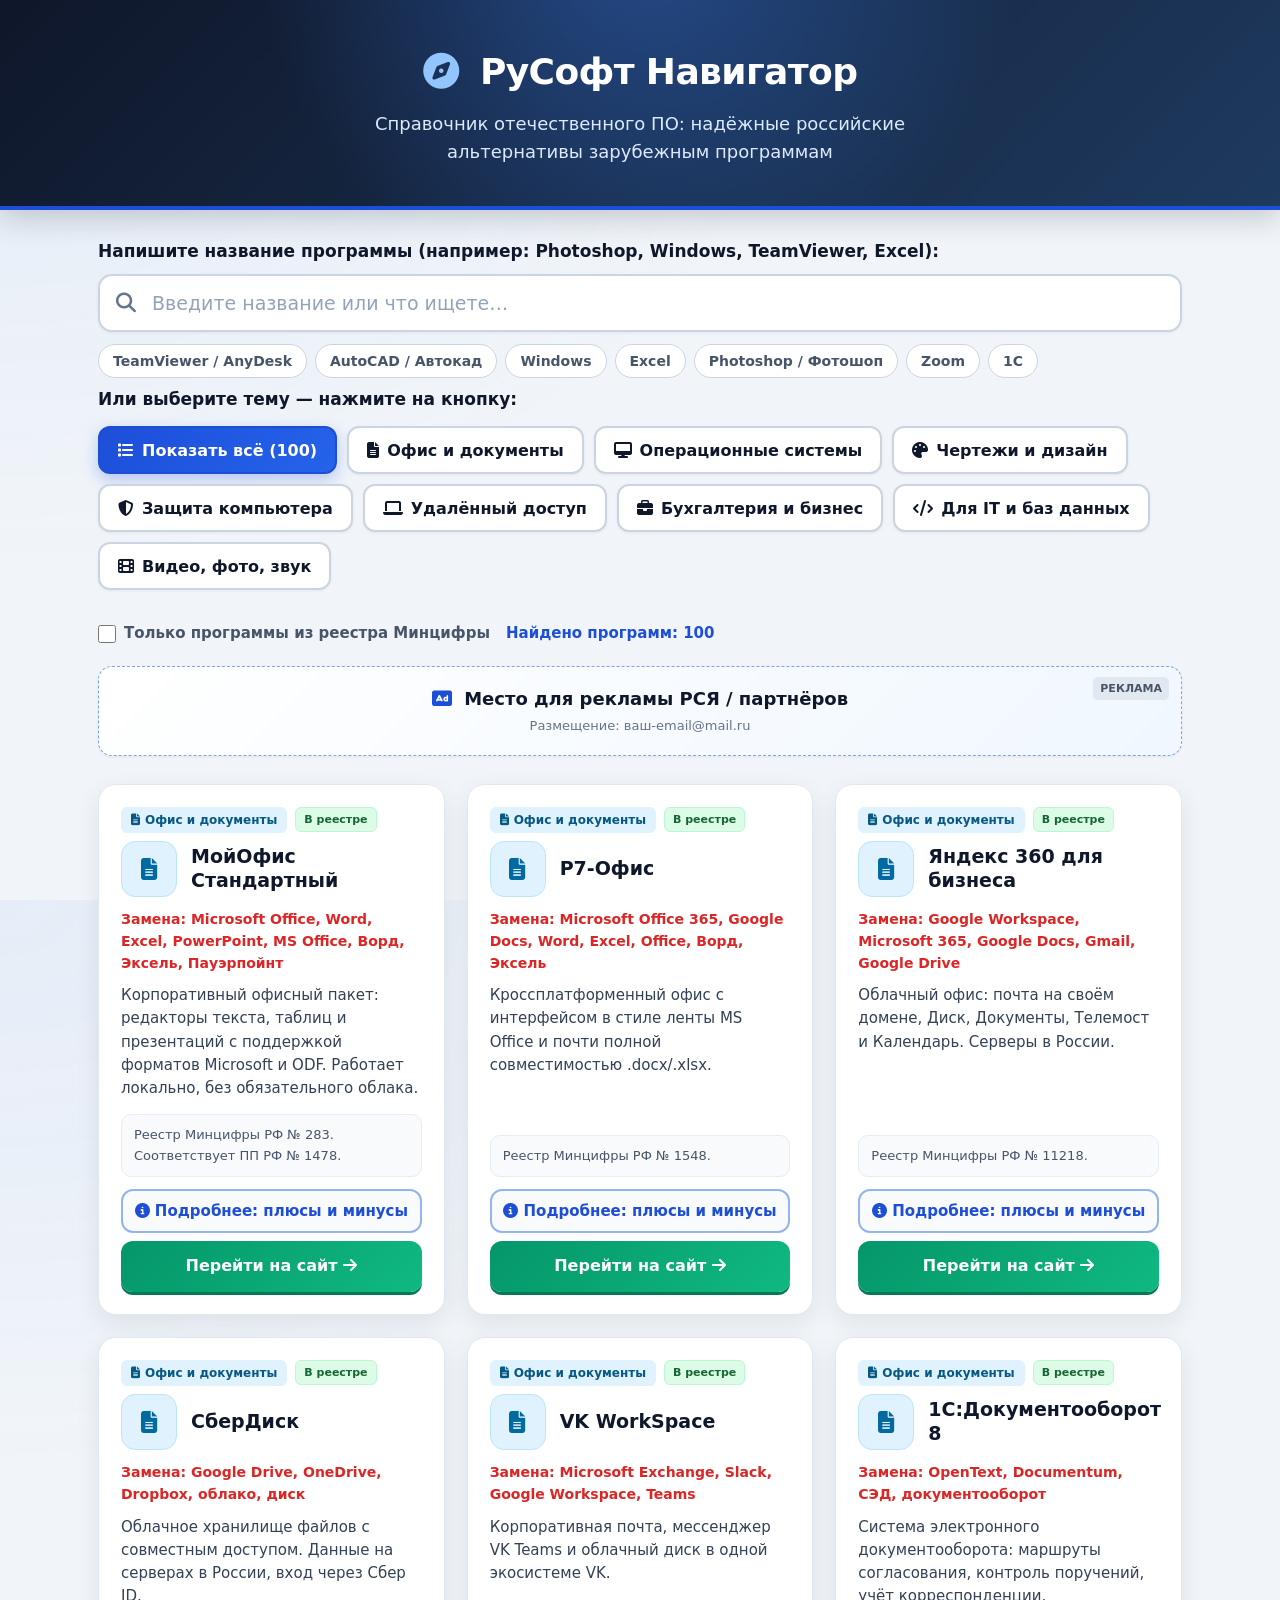
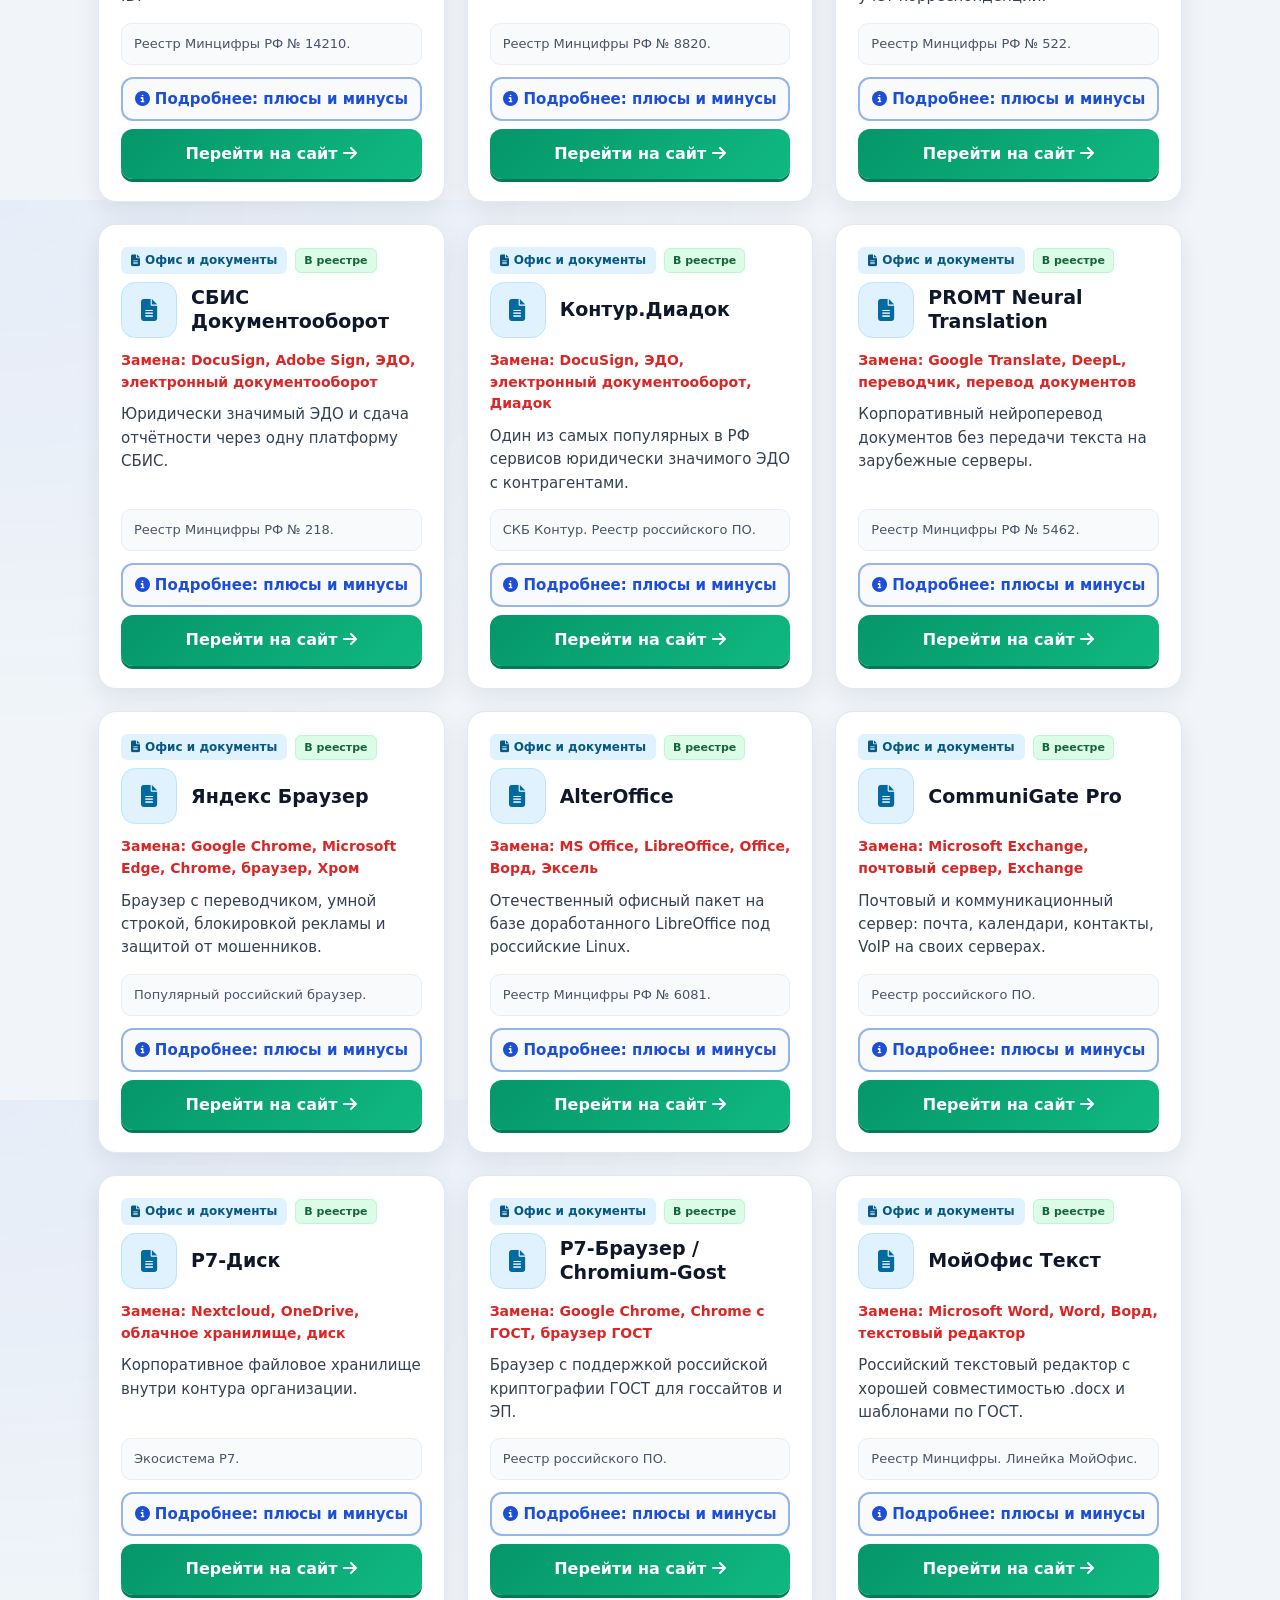
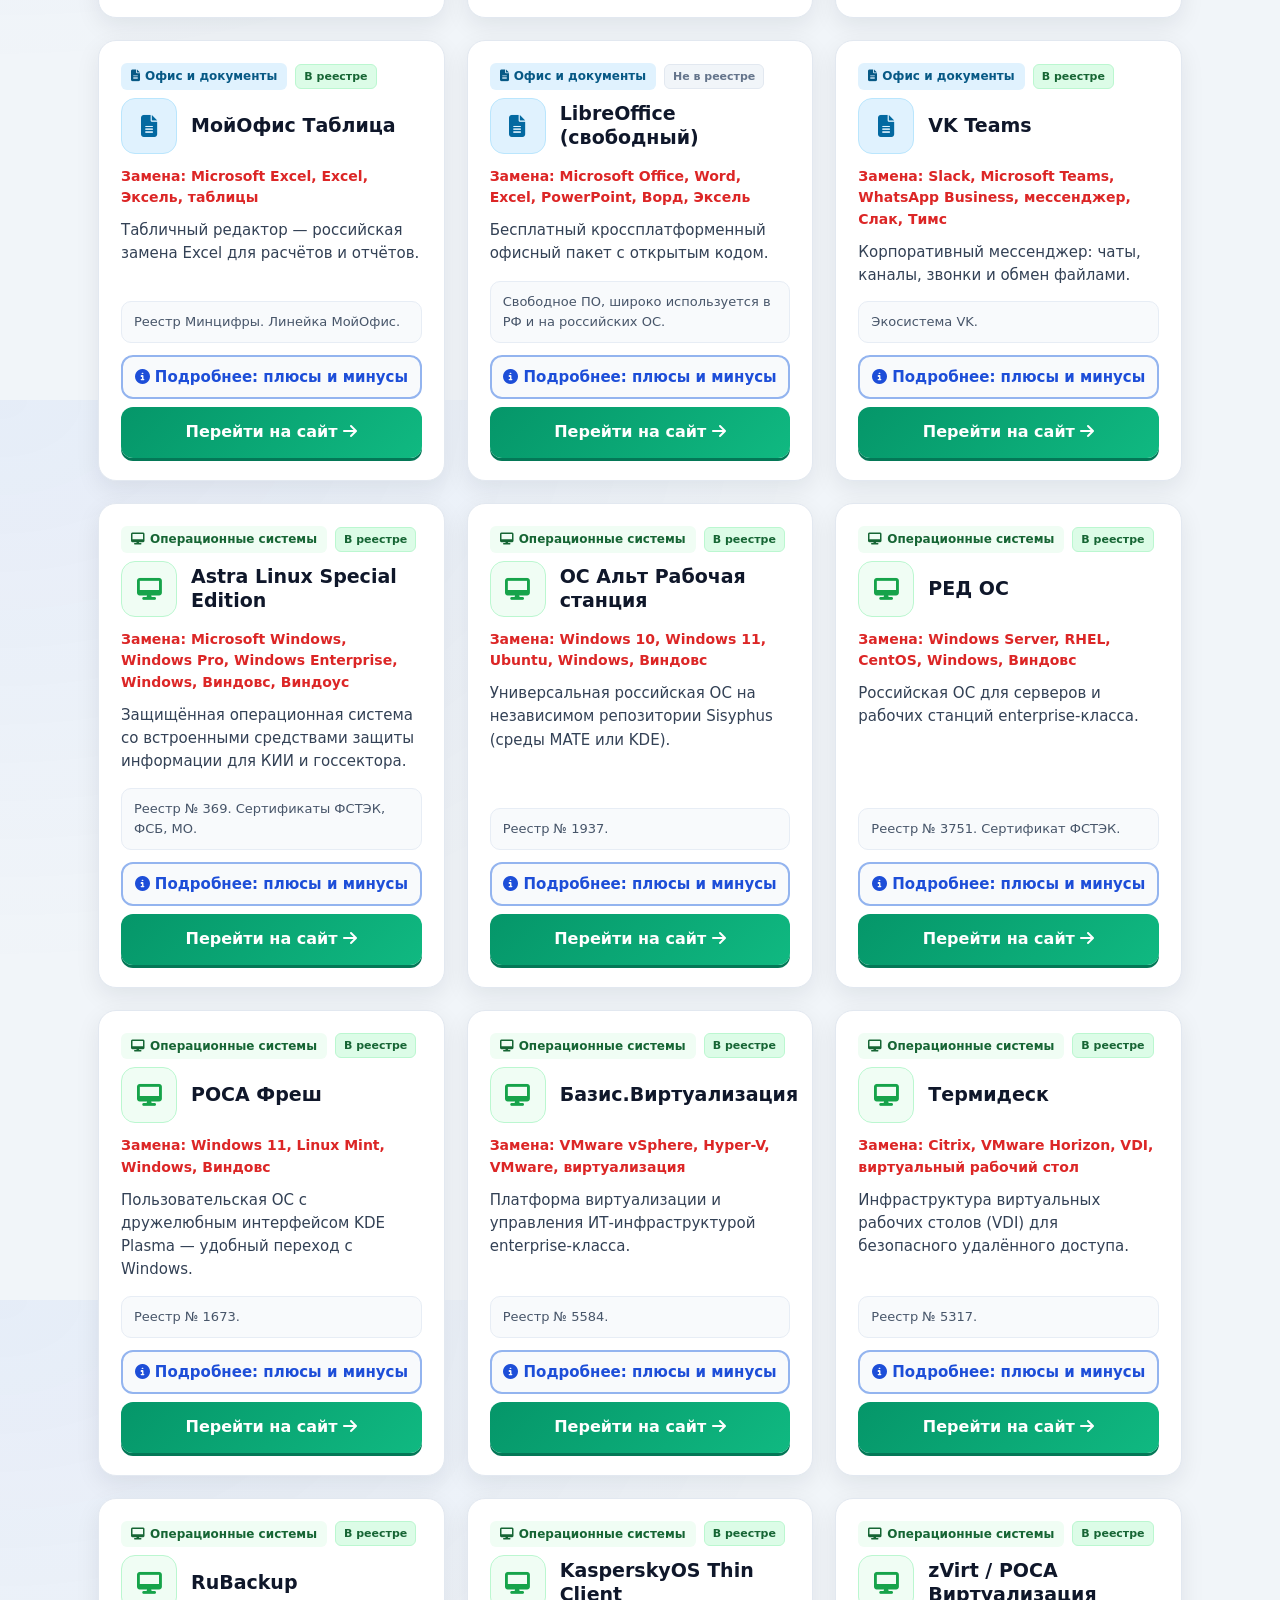
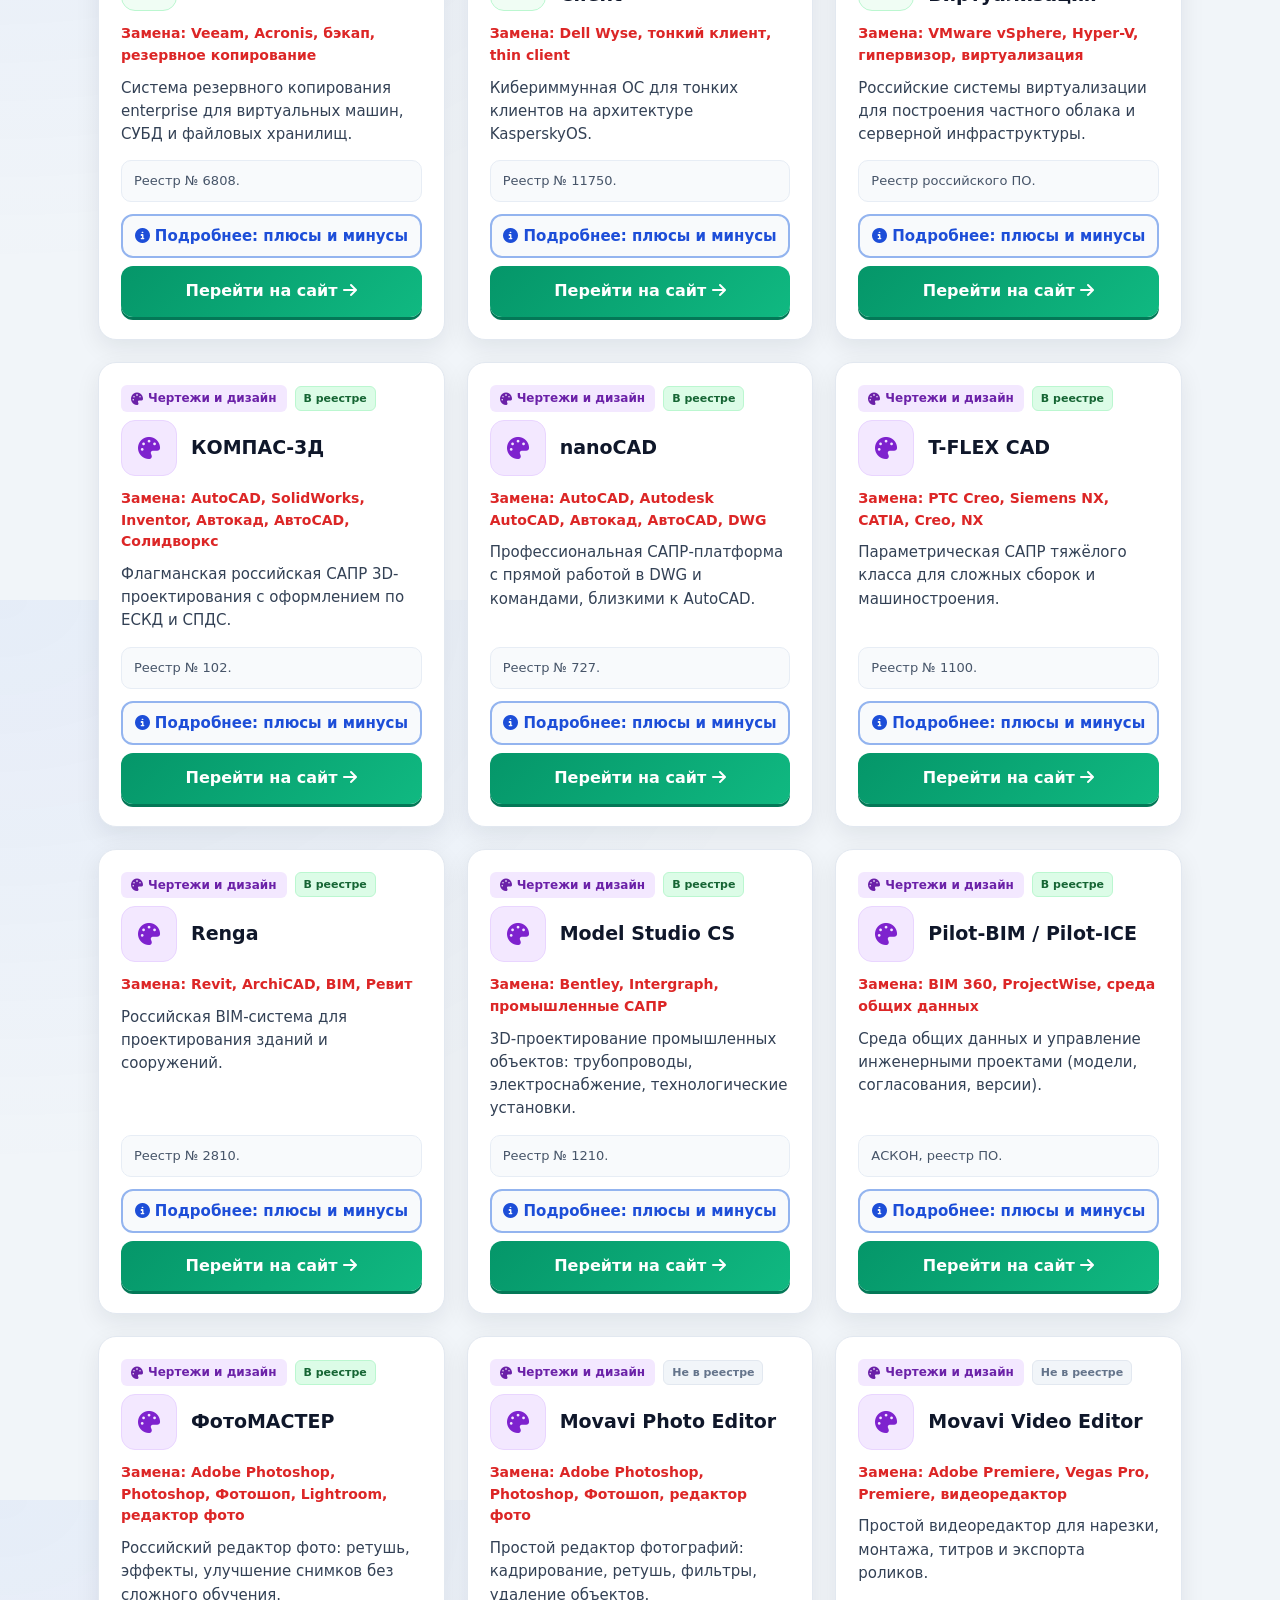
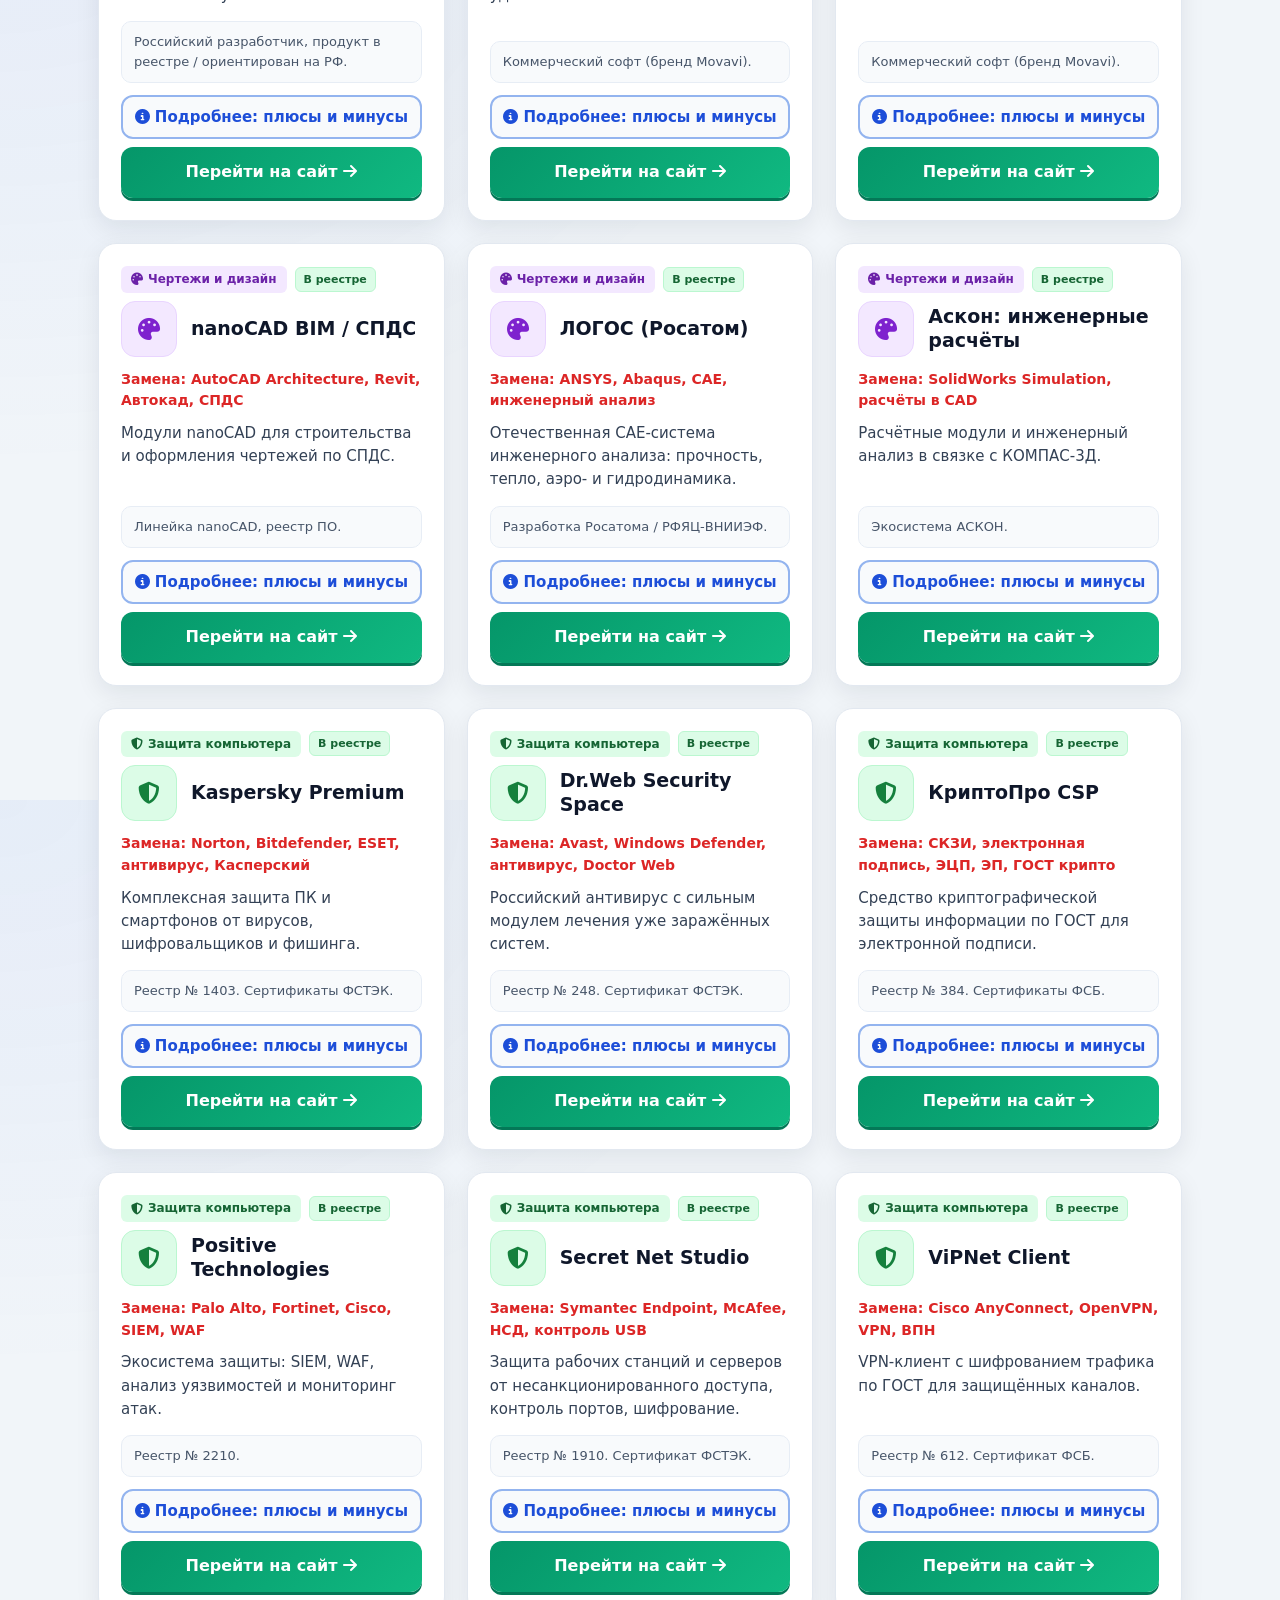
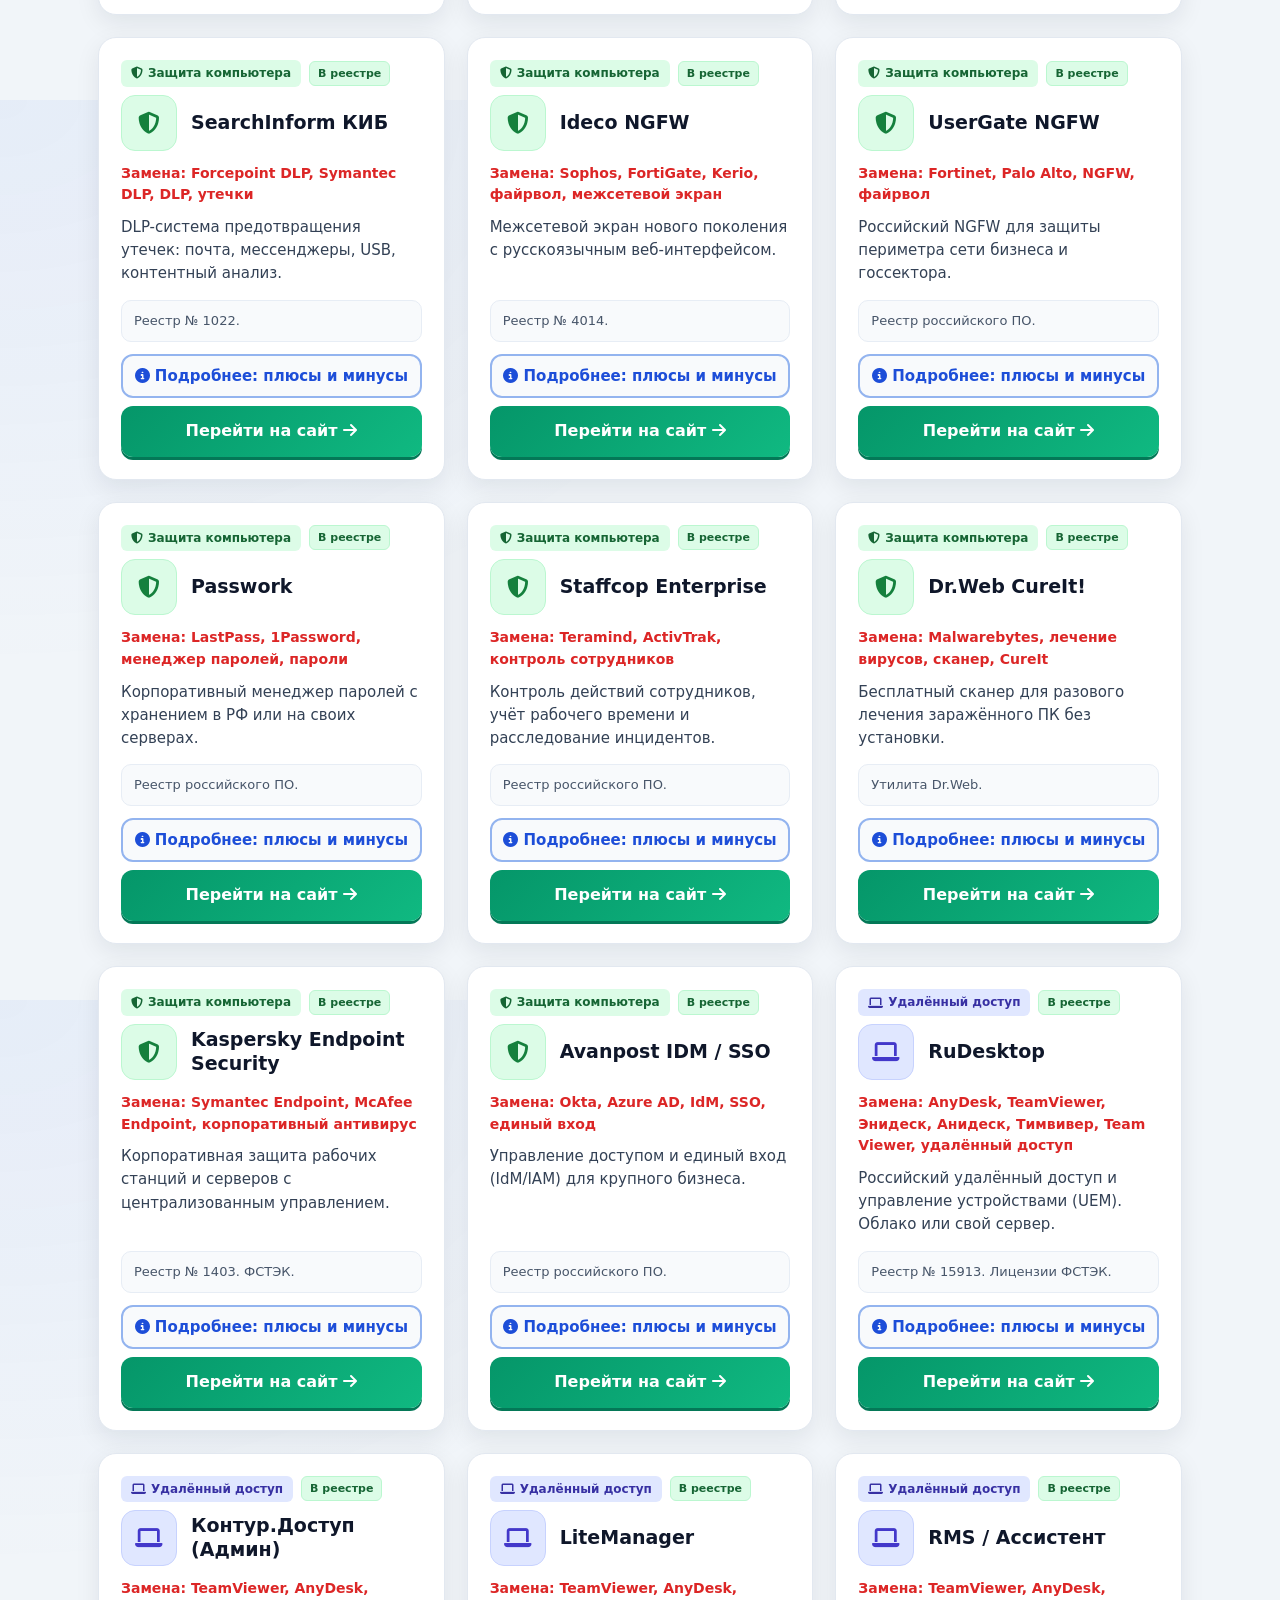
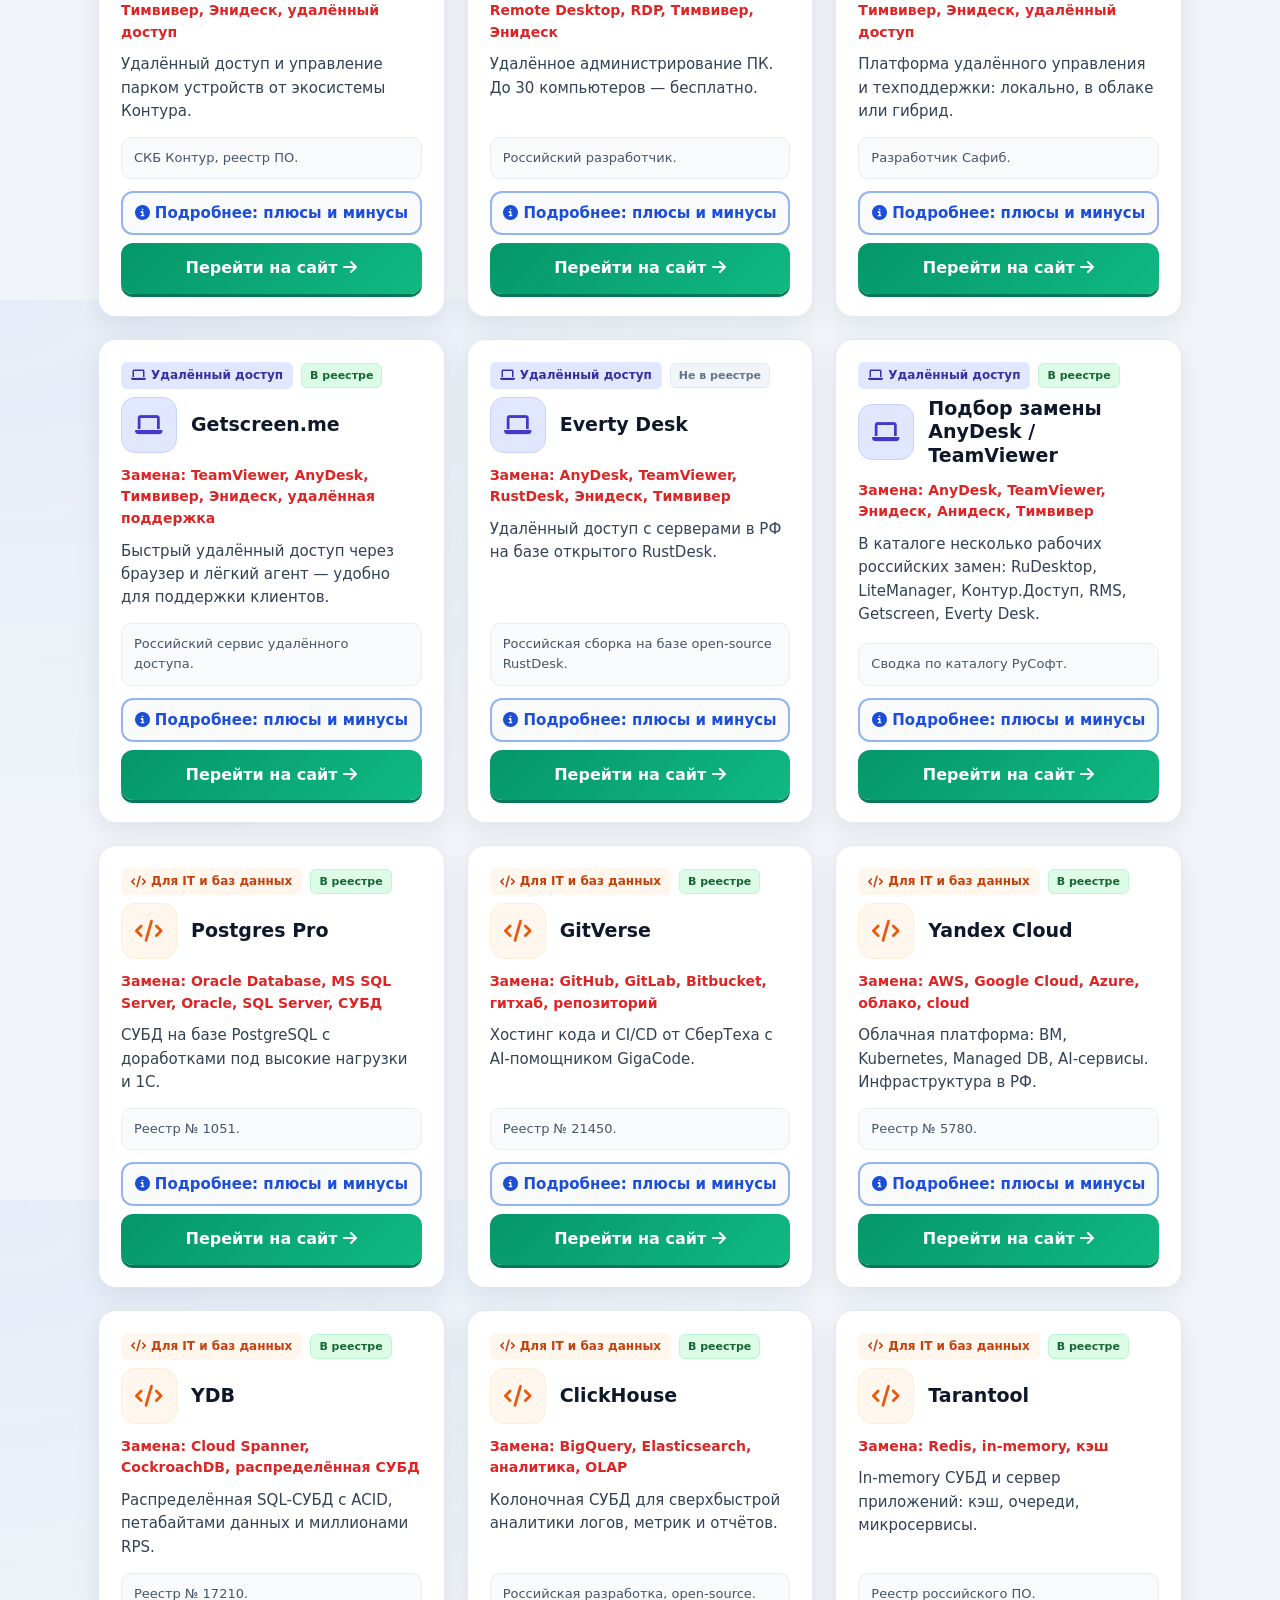
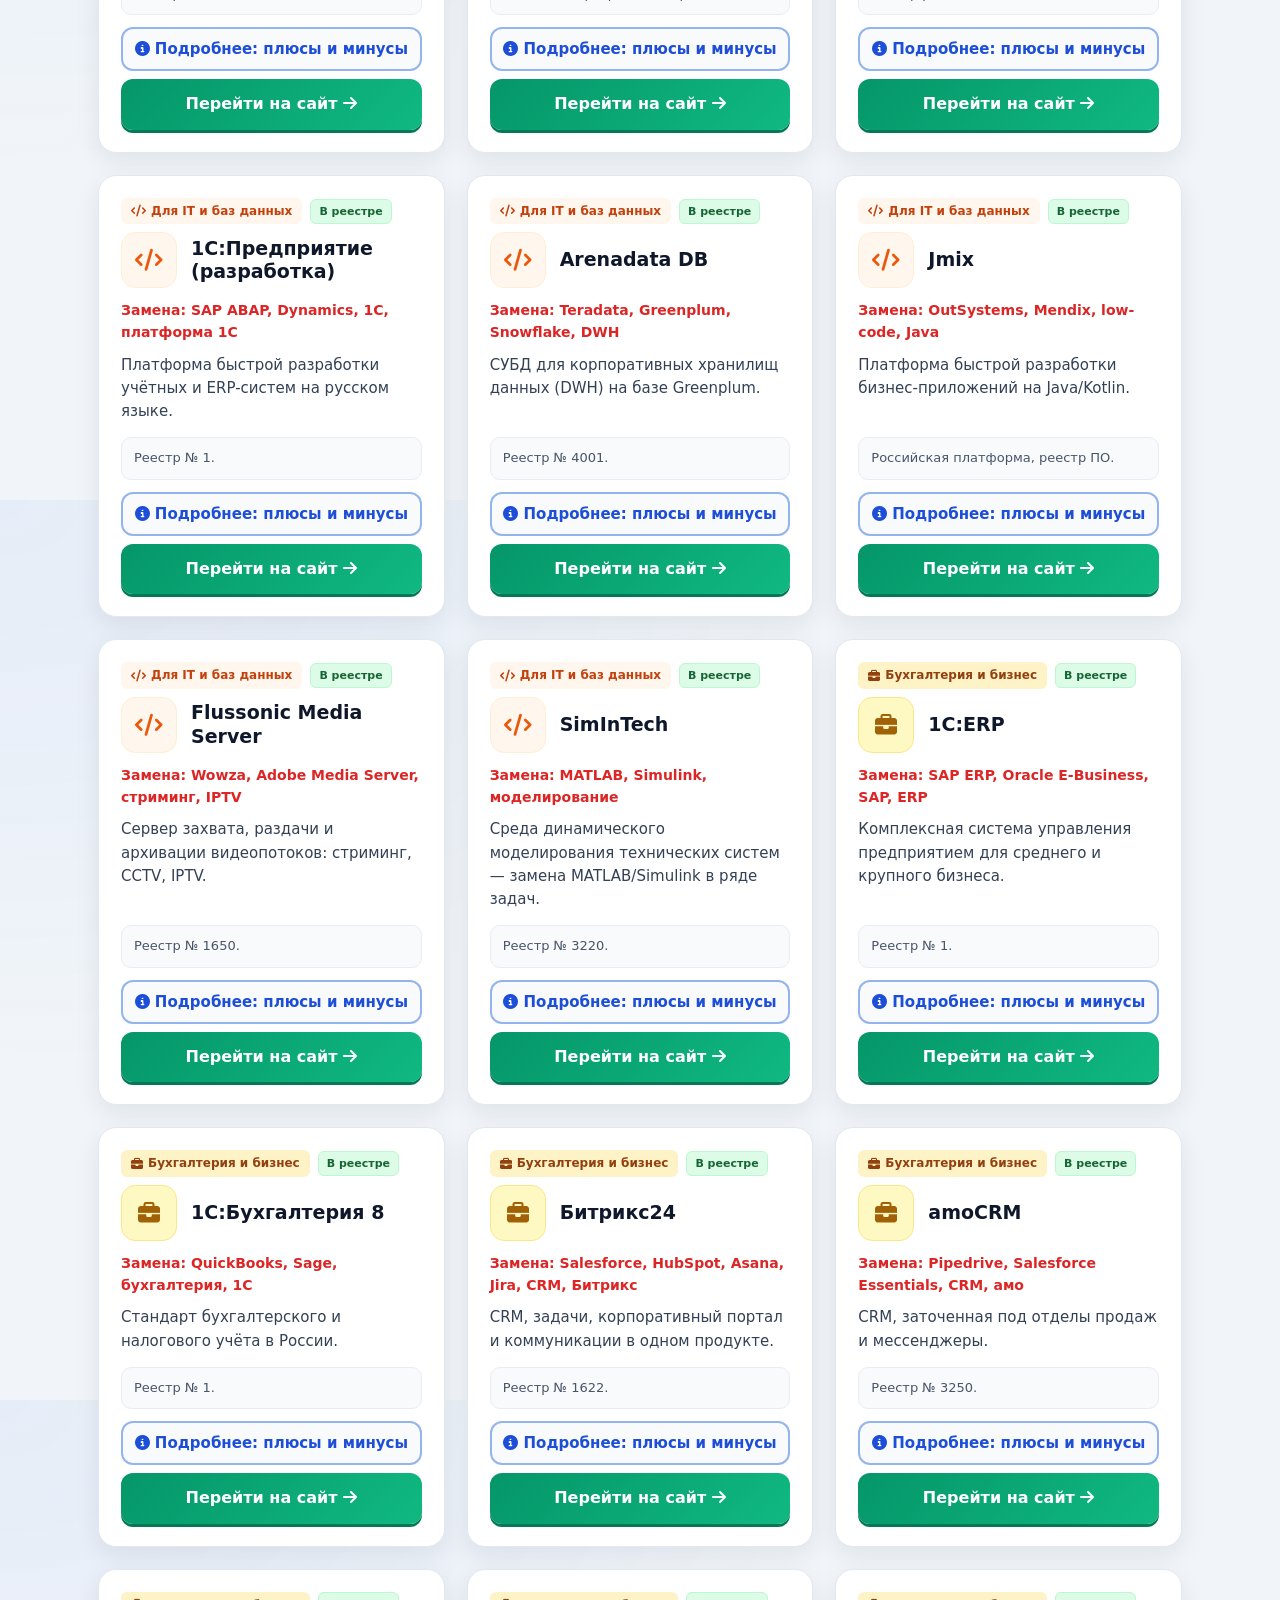
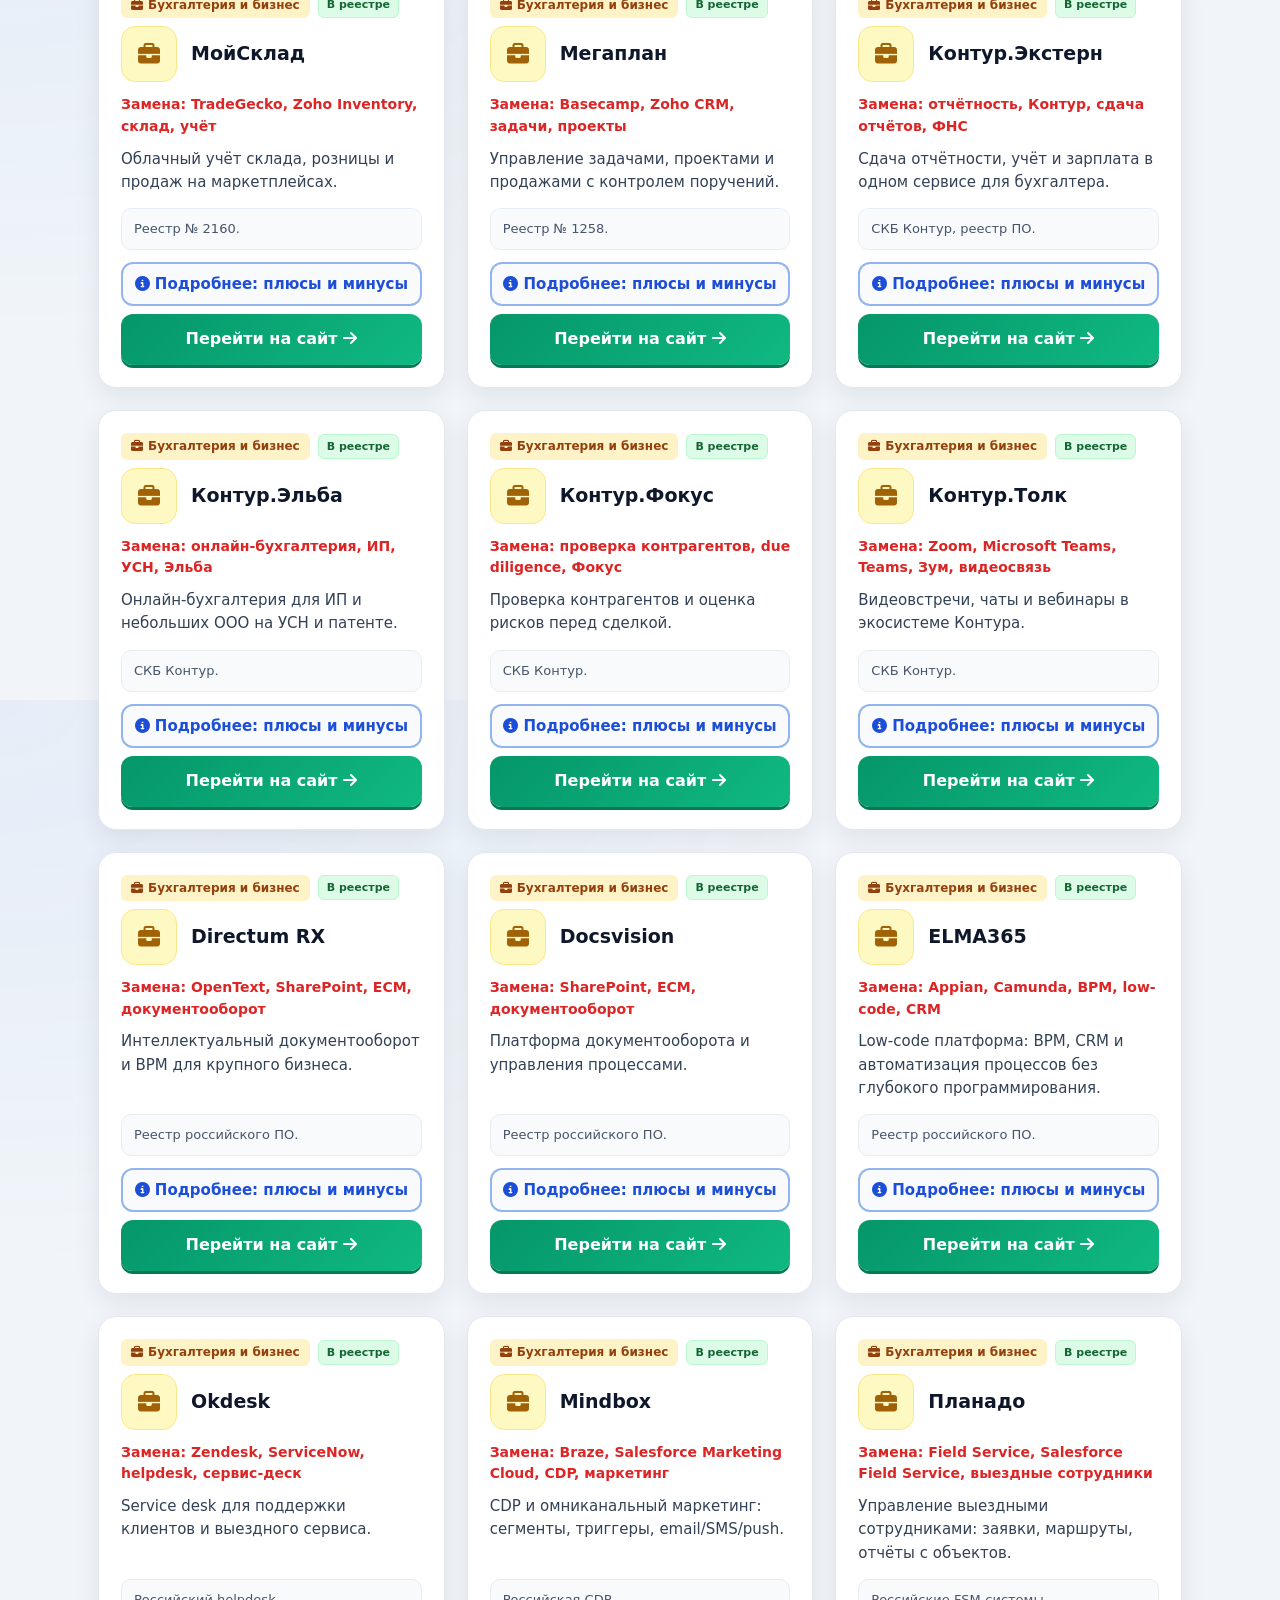
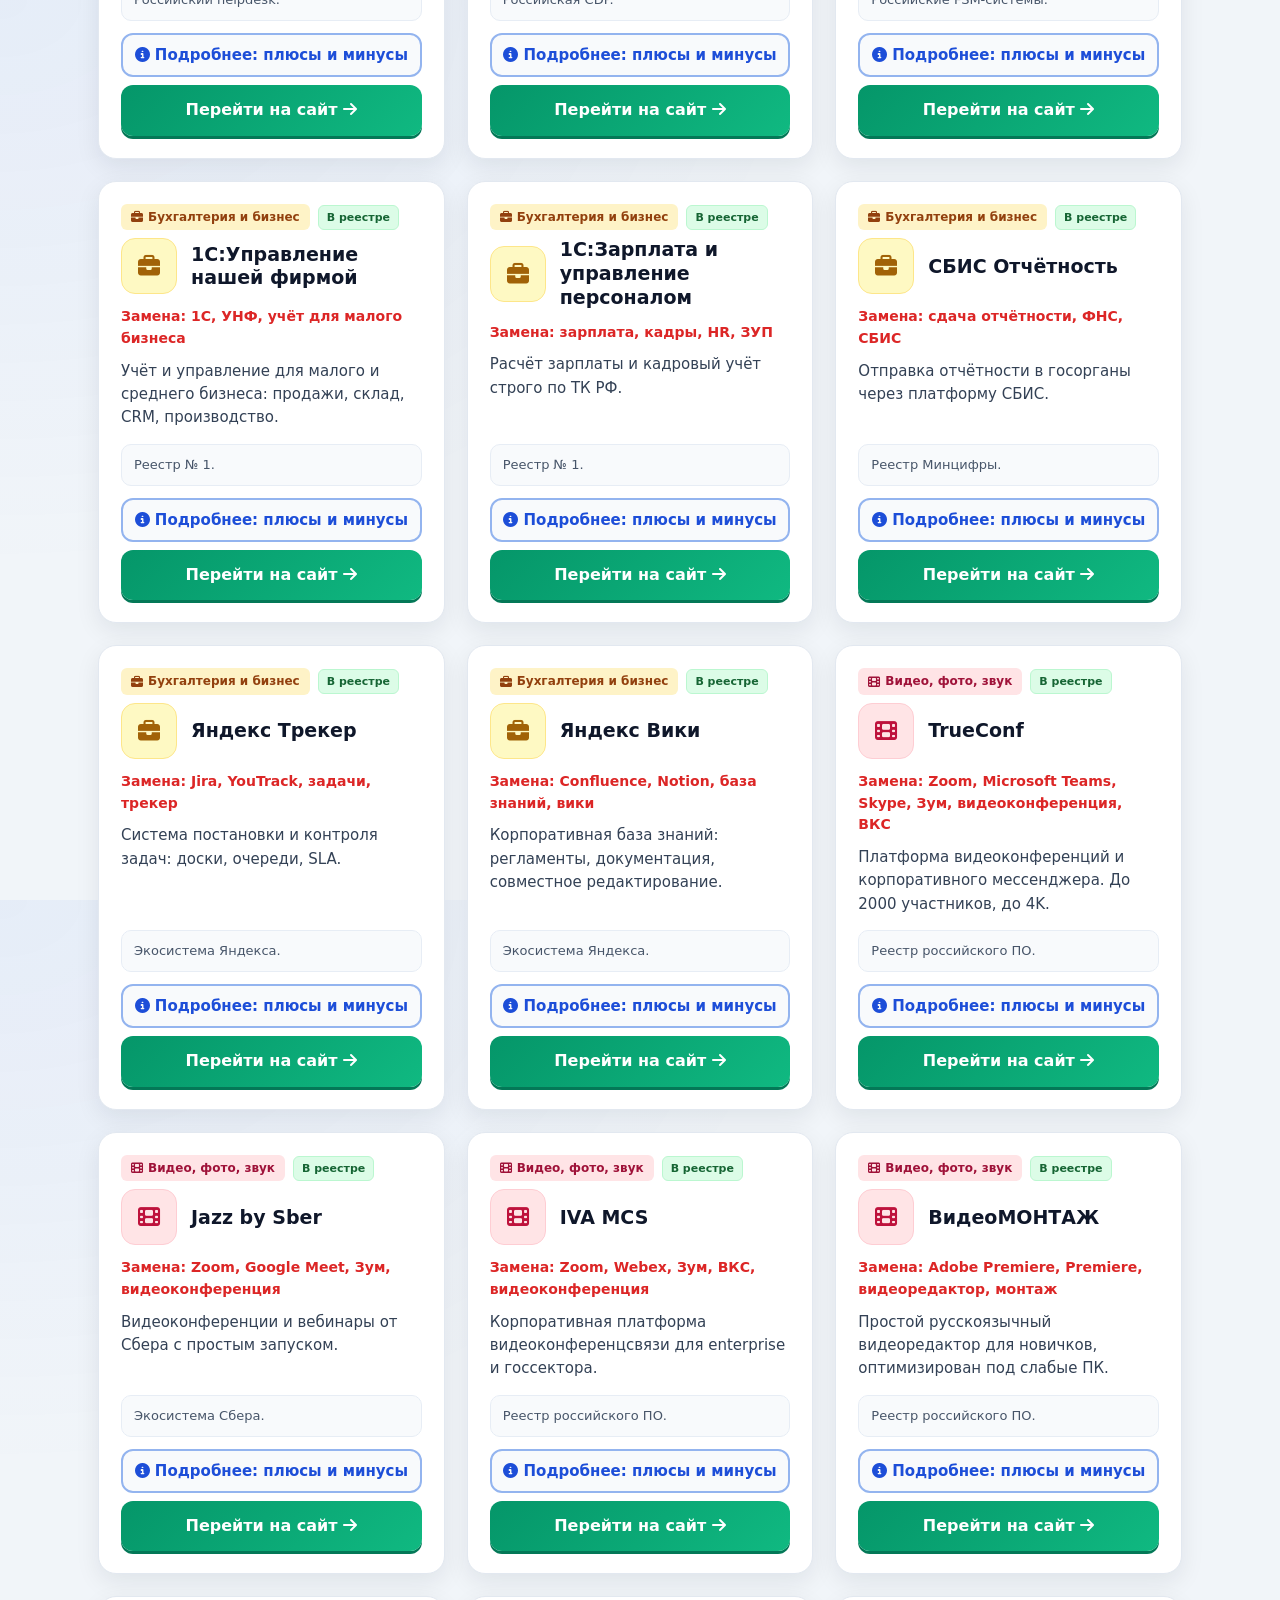
==== index.html @ 77b909d3 "Add files via upload" ====
<!DOCTYPE html>
<html lang="ru">
<head>
    <meta charset="UTF-8">
    <meta name="viewport" content="width=device-width, initial-scale=1.0">
    <title>РуСофт Навигатор — российские аналоги зарубежного ПО</title>
    <meta name="description" content="Каталог российского ПО: аналоги Windows, Office, AutoCAD, TeamViewer, Photoshop, 1С, антивирусы и CRM. Программы из реестра Минцифры для бизнеса и госсектора.">
    <meta name="keywords" content="российское ПО, импортозамещение, аналоги TeamViewer, аналоги AutoCAD, реестр Минцифры, МойОфис, Astra Linux, 1С, Контур, RuDesktop">
    <meta name="robots" content="index, follow">
    <link rel="canonical" href="https://rusoft-help.ru/">

    <meta property="og:type" content="website">
    <meta property="og:locale" content="ru_RU">
    <meta property="og:url" content="https://rusoft-help.ru/">
    <meta property="og:title" content="РуСофт Навигатор — российские аналоги зарубежного ПО">
    <meta property="og:description" content="Найдите надёжную российскую замену Windows, Office, AutoCAD, TeamViewer и другого ПО. Справочник с реестром Минцифры.">
    <meta property="og:site_name" content="РуСофт Навигатор">

    <link rel="icon" href="data:image/svg+xml,%3Csvg xmlns='http://www.w3.org/2000/svg' viewBox='0 0 64 64'%3E%3Crect width='64' height='64' rx='14' fill='%231d4ed8'/%3E%3Cpath d='M32 12l7 18h19l-15 11 6 18-17-12-17 12 6-18-15-11h19z' fill='%23fff'/%3E%3C/svg%3E">

    <link rel="preconnect" href="https://cdnjs.cloudflare.com">
    <link rel="stylesheet" href="https://cdnjs.cloudflare.com/ajax/libs/font-awesome/6.4.2/css/all.min.css">
    <link rel="stylesheet" href="css/style.css">

    <script type="application/ld+json">
    {
      "@context": "https://schema.org",
      "@type": "WebSite",
      "name": "РуСофт Навигатор",
      "url": "https://rusoft-help.ru/",
      "description": "Каталог российского программного обеспечения — аналоги ушедших зарубежных программ",
      "inLanguage": "ru-RU",
      "potentialAction": {
        "@type": "SearchAction",
        "target": "https://rusoft-help.ru/?q={search_term_string}",
        "query-input": "required name=search_term_string"
      }
    }
    </script>
</head>
<body>
<div class="site-wrapper">
    <div class="main-content">
        <header>
            <h1><i class="fa-solid fa-compass" aria-hidden="true"></i> РуСофт Навигатор</h1>
            <p>Справочник отечественного ПО: надёжные российские альтернативы зарубежным программам</p>
        </header>

        <main class="container">
            <div class="search-container">
                <label for="search" class="search-label">Напишите название программы (например: Photoshop, Windows, TeamViewer, Excel):</label>
                <div class="search-wrapper">
                    <i class="fa-solid fa-magnifying-glass search-icon" aria-hidden="true"></i>
                    <input type="search" id="search" class="search-box" placeholder="Введите название или что ищете…" aria-label="Поиск аналогов программы" autocomplete="off">
                </div>
                <div class="chips" aria-label="Частые запросы">
                    <button type="button" class="chip" data-q="TeamViewer">TeamViewer / AnyDesk</button>
                    <button type="button" class="chip" data-q="AutoCAD">AutoCAD / Автокад</button>
                    <button type="button" class="chip" data-q="Windows">Windows</button>
                    <button type="button" class="chip" data-q="Excel">Excel</button>
                    <button type="button" class="chip" data-q="Photoshop">Photoshop / Фотошоп</button>
                    <button type="button" class="chip" data-q="Zoom">Zoom</button>
                    <button type="button" class="chip" data-q="1С">1С</button>
                </div>
            </div>

            <p class="search-label">Или выберите тему — нажмите на кнопку:</p>
            <div class="categories" role="group" aria-label="Категории программ">
                <button class="cat-btn active" id="btn-all" data-category="all"><i class="fa-solid fa-list" aria-hidden="true"></i> Показать всё</button>
                <button class="cat-btn" id="btn-office" data-category="office"><i class="fa-solid fa-file-lines" aria-hidden="true"></i> Офис и документы</button>
                <button class="cat-btn" id="btn-system" data-category="system"><i class="fa-solid fa-desktop" aria-hidden="true"></i> Операционные системы</button>
                <button class="cat-btn" id="btn-design" data-category="design"><i class="fa-solid fa-palette" aria-hidden="true"></i> Чертежи и дизайн</button>
                <button class="cat-btn" id="btn-security" data-category="security"><i class="fa-solid fa-shield-halved" aria-hidden="true"></i> Защита компьютера</button>
                <button class="cat-btn" id="btn-remote" data-category="remote"><i class="fa-solid fa-laptop" aria-hidden="true"></i> Удалённый доступ</button>
                <button class="cat-btn" id="btn-business" data-category="business"><i class="fa-solid fa-briefcase" aria-hidden="true"></i> Бухгалтерия и бизнес</button>
                <button class="cat-btn" id="btn-dev" data-category="dev"><i class="fa-solid fa-code" aria-hidden="true"></i> Для IT и баз данных</button>
                <button class="cat-btn" id="btn-media" data-category="media"><i class="fa-solid fa-film" aria-hidden="true"></i> Видео, фото, звук</button>
            </div>

            <div class="filter-row">
                <label>
                    <input type="checkbox" id="only-registry">
                    Только программы из реестра Минцифры
                </label>
                <span id="results-count" aria-live="polite"></span>
            </div>

            <aside class="adv-banner" id="promo-banner" aria-label="Рекламный блок">
                <div class="adv-badge">РЕКЛАМА</div>
                <p class="adv-text"><i class="fa-solid fa-rectangle-ad" aria-hidden="true"></i> Место для рекламы РСЯ / партнёров</p>
                <p class="adv-subtext">Размещение: ваш-email@mail.ru</p>
            </aside>

            <div class="grid" id="software-grid"></div>
        </main>
    </div>

    <footer>
        <p>© 2026 РуСофт Навигатор. Товарные знаки принадлежат правообладателям.</p>
        <p class="footer-warning">Справочник не использует cookie и не собирает персональные данные. Логотипы подгружаются из открытых источников в ознакомительных целях. Сайт не аффилирован с разработчиками перечисленного ПО.</p>
        <p class="footer-link-wrapper"><a href="privacy.html" class="privacy-link">Политика конфиденциальности</a></p>
        <p class="update-date">Обновлено: август 2026</p>
    </footer>
</div>

<div id="modal-box" class="modal" role="dialog" aria-modal="true" aria-hidden="true">
    <div class="modal-content">
        <button type="button" class="close-modal" id="close-modal-btn" aria-label="Закрыть">&times;</button>
        <div id="modal-body-content"></div>
    </div>
</div>

<script src="js/data.js"></script>
<script src="js/app.js"></script>

<!-- Яндекс.Метрика: замените 00000000 на ваш номер счётчика -->
<script>
(function(m,e,t,r,i,k,a){m[i]=m[i]||function(){(m[i].a=m[i].a||[]).push(arguments)};
m[i].l=1*new Date();
for (var j = 0; j < document.scripts.length; j++) {if (document.scripts[j].src === r) { return; }}
k=e.createElement(t),a=e.getElementsByTagName(t)[0],k.async=1,k.src=r,a.parentNode.insertBefore(k,a)})
(window, document, "script", "https://mc.yandex.ru/metrika/tag.js", "ym");
ym(00000000, "init", { clickmap:true, trackLinks:true, accurateTrackBounce:true });
</script>
<noscript><div><img src="https://mc.yandex.ru/watch/00000000" style="position:absolute; left:-9999px;" alt="" /></div></noscript>
</body>
</html>
---- css/style.css ----
:root {
    --bg-color: #f1f5f9;
    --card-bg: #ffffff;
    --text-main: #0f172a;
    --text-muted: #475569;
    --primary-color: #1d4ed8;
    --primary-hover: #1e40af;
    --primary-soft: #eff6ff;
    --accent-color: #059669;
    --accent-hover: #047857;
    --border-color: #cbd5e1;
    --border-light: #e2e8f0;
    --danger-color: #dc2626;
    --header-start: #0f172a;
    --header-end: #1e3a5f;
    --shadow-sm: 0 1px 3px rgba(15, 23, 42, 0.06);
    --shadow-md: 0 8px 24px rgba(15, 23, 42, 0.08);
    --shadow-lg: 0 16px 40px rgba(15, 23, 42, 0.12);
    --radius-card: 18px;
    --radius-button: 12px;
}

* { box-sizing: border-box; margin: 0; padding: 0; font-family: system-ui, -apple-system, "Segoe UI", Arial, sans-serif; }
html, body { height: 100%; }
body {
    background: radial-gradient(ellipse at top left, rgba(37, 99, 235, 0.06), transparent 45%), var(--bg-color);
    color: var(--text-main);
    line-height: 1.55;
    -webkit-font-smoothing: antialiased;
}
.site-wrapper { display: flex; flex-direction: column; min-height: 100%; }
.main-content { flex: 1 0 auto; }

header {
    background: radial-gradient(circle at 50% -30%, rgba(59, 130, 246, 0.4), transparent 55%),
                linear-gradient(135deg, var(--header-start), var(--header-end));
    color: #fff;
    text-align: center;
    padding: 44px 20px 40px;
    border-bottom: 4px solid var(--primary-color);
    box-shadow: 0 8px 28px rgba(15, 23, 42, 0.2);
}
header h1 { font-size: 36px; font-weight: 800; letter-spacing: -0.6px; margin-bottom: 10px; }
header h1 i { margin-right: 10px; color: #93c5fd; }
header p { font-size: 18px; color: #dbeafe; max-width: 640px; margin: 0 auto; }

.container { max-width: 1120px; margin: 0 auto; padding: 28px 18px 40px; }

.search-label { display: block; font-size: 17px; font-weight: 700; margin-bottom: 10px; color: var(--text-main); }
.search-wrapper { position: relative; display: flex; align-items: center; }
.search-icon { position: absolute; left: 18px; font-size: 20px; color: #64748b; pointer-events: none; }
.search-box {
    width: 100%; padding: 16px 18px 16px 52px; font-size: 19px;
    border: 2px solid var(--border-color); border-radius: 14px; outline: none;
    background: #fff; color: var(--text-main); box-shadow: var(--shadow-sm);
    transition: border-color 0.2s, box-shadow 0.2s;
}
.search-box:focus {
    border-color: var(--primary-color);
    box-shadow: 0 0 0 4px rgba(29, 78, 216, 0.15), var(--shadow-md);
}
.search-box::placeholder { color: #94a3b8; }

.chips { display: flex; flex-wrap: wrap; gap: 8px; margin: 12px 0 8px; }
.chip {
    border: 1px solid var(--border-color); background: #fff; color: var(--text-muted);
    padding: 8px 14px; border-radius: 999px; font-size: 14px; font-weight: 600;
    cursor: pointer; transition: all 0.15s;
}
.chip:hover { border-color: var(--primary-color); color: var(--primary-color); background: var(--primary-soft); }

.filter-row {
    display: flex; flex-wrap: wrap; align-items: center; gap: 16px;
    margin: 8px 0 20px; font-size: 15px; color: var(--text-muted);
}
.filter-row label { display: flex; align-items: center; gap: 8px; cursor: pointer; font-weight: 600; }
.filter-row input { width: 18px; height: 18px; accent-color: var(--primary-color); }
#results-count { font-weight: 700; color: var(--primary-color); }

.categories {
    display: flex; flex-wrap: wrap; gap: 10px;
    margin-bottom: 28px; padding: 4px 0;
}
.cat-btn {
    background: #fff; border: 2px solid var(--border-color); color: var(--text-main);
    padding: 12px 18px; border-radius: 12px; cursor: pointer; white-space: nowrap;
    font-size: 16px; font-weight: 700; min-height: 48px;
    display: inline-flex; align-items: center; gap: 8px;
    box-shadow: var(--shadow-sm);
    transition: transform 0.15s, border-color 0.15s, background 0.15s, color 0.15s, box-shadow 0.15s;
}
.cat-btn:hover {
    border-color: #93b4ef; color: var(--primary-color); background: #fff;
    transform: translateY(-2px); box-shadow: 0 6px 16px rgba(29, 78, 216, 0.12);
}
.cat-btn.active {
    background: linear-gradient(135deg, var(--primary-color), #2563eb);
    color: #fff; border-color: var(--primary-color);
    box-shadow: 0 6px 16px rgba(29, 78, 216, 0.28);
}

.adv-banner {
    background: linear-gradient(135deg, #fff, #f0f7ff);
    border: 1px dashed #7da2e8; border-radius: 14px; padding: 18px;
    text-align: center; margin-bottom: 28px; position: relative; box-shadow: var(--shadow-sm);
}
.adv-badge {
    position: absolute; top: 10px; right: 12px; font-size: 11px;
    background: #e2e8f0; color: #475569; padding: 3px 7px; border-radius: 5px; font-weight: 700;
}
.adv-text { font-size: 18px; font-weight: 800; color: var(--text-main); margin-bottom: 4px; }
.adv-text i { color: var(--primary-color); margin-right: 6px; }
.adv-subtext { font-size: 13px; color: #64748b; }

.grid {
    display: grid;
    grid-template-columns: repeat(auto-fill, minmax(300px, 1fr));
    gap: 22px;
}
.empty-state {
    grid-column: 1 / -1; text-align: center; padding: 48px 16px;
    font-size: 18px; font-weight: 700; color: var(--text-muted);
}

.card {
    background: var(--card-bg); border-radius: var(--radius-card); padding: 22px;
    border: 1px solid var(--border-light);
    display: flex; flex-direction: column; justify-content: space-between;
    box-shadow: var(--shadow-md);
    transition: transform 0.2s, box-shadow 0.2s, border-color 0.2s;
    position: relative; overflow: hidden;
}
.card::before {
    content: ""; position: absolute; top: 0; left: 0; right: 0; height: 3px;
    background: linear-gradient(90deg, var(--primary-color), #60a5fa);
    opacity: 0; transition: opacity 0.2s;
}
.card:hover {
    transform: translateY(-4px); border-color: #b9c9e3; box-shadow: var(--shadow-lg);
}
.card:hover::before { opacity: 1; }

.card-top-row { display: flex; flex-wrap: wrap; align-items: center; gap: 8px; margin-bottom: 6px; }
.badge {
    font-size: 12px; padding: 4px 10px; border-radius: 6px; font-weight: 700;
    display: inline-flex; align-items: center; gap: 5px;
}
.badge.office { background: #e0f2fe; color: #075985; }
.badge.system { background: #f0fdf4; color: #166534; }
.badge.design { background: #f3e8ff; color: #6b21a8; }
.badge.security { background: #dcfce7; color: #166534; }
.badge.remote { background: #e0e7ff; color: #3730a3; }
.badge.business { background: #fef3c7; color: #92400e; }
.badge.dev { background: #fff7ed; color: #c2410c; }
.badge.media { background: #ffe4e6; color: #9f1239; }

.reg-badge {
    font-size: 11px; font-weight: 700; padding: 3px 8px; border-radius: 6px;
    background: #dcfce7; color: #166534; border: 1px solid #bbf7d0;
}
.reg-badge--off { background: #f1f5f9; color: #64748b; border-color: #e2e8f0; }

.card-title-wrapper {
    display: flex; align-items: center; gap: 14px;
    margin: 8px 0 12px; min-height: 56px;
}
.logo-container, .modal-logo-container {
    width: 56px; height: 56px; min-width: 56px; flex: 0 0 56px;
    display: flex; align-items: center; justify-content: center;
}
img.program-logo {
    width: 56px; height: 56px; object-fit: contain; display: block;
    padding: 6px; border-radius: 14px; border: 1px solid #dbe3ee;
    background: linear-gradient(145deg, #fff, #f8fafc);
    box-shadow: 0 3px 10px rgba(15, 23, 42, 0.06);
    transition: transform 0.2s;
}
.card:hover img.program-logo { transform: scale(1.04); }
div.program-logo-fallback {
    width: 56px; height: 56px; display: flex; align-items: center; justify-content: center;
    font-size: 22px; border-radius: 14px; border: 1px solid #bfdbfe;
    background: linear-gradient(145deg, #eff6ff, #dbeafe); color: #1d4ed8;
}
div.program-logo-fallback.office { color: #0369a1; background: #e0f2fe; border-color: #bae6fd; }
div.program-logo-fallback.system { color: #16a34a; background: #f0fdf4; border-color: #bbf7d0; }
div.program-logo-fallback.design { color: #7e22ce; background: #f3e8ff; border-color: #e9d5ff; }
div.program-logo-fallback.security { color: #15803d; background: #dcfce7; border-color: #bbf7d0; }
div.program-logo-fallback.remote { color: #4338ca; background: #e0e7ff; border-color: #c7d2fe; }
div.program-logo-fallback.business { color: #a16207; background: #fef9c3; border-color: #fde68a; }
div.program-logo-fallback.dev { color: #ea580c; background: #fff7ed; border-color: #ffedd5; }
div.program-logo-fallback.media { color: #be123c; background: #ffe4e6; border-color: #fecdd3; }

.card-title { font-size: 19px; font-weight: 800; line-height: 1.25; color: var(--text-main); }
.card-replace { font-size: 14px; color: var(--danger-color); font-weight: 700; margin-bottom: 10px; }
.card-desc { font-size: 15px; color: #334155; line-height: 1.55; margin-bottom: 14px; flex-grow: 1; }
.card-meta {
    font-size: 13px; background: #f8fafc; padding: 10px 12px; border-radius: 10px;
    margin-bottom: 12px; color: var(--text-muted); border: 1px solid #e7edf5;
}

.btn-details {
    display: block; width: 100%; text-align: center;
    background: #f8fafc; color: var(--primary-color);
    padding: 11px; border-radius: var(--radius-button); font-weight: 700; font-size: 15px;
    margin-bottom: 8px; border: 2px solid #93b4ef; cursor: pointer;
    transition: background 0.15s, border-color 0.15s, transform 0.15s;
}
.btn-details:hover { background: var(--primary-soft); border-color: var(--primary-color); transform: translateY(-1px); }

.btn-link {
    display: block; text-align: center;
    background: linear-gradient(135deg, var(--accent-color), #10b981);
    color: #fff; text-decoration: none; padding: 13px;
    border-radius: var(--radius-button); font-weight: 800; font-size: 16px;
    box-shadow: 0 3px 0 var(--accent-hover);
    transition: transform 0.12s, box-shadow 0.12s;
}
.btn-link:hover { transform: translateY(2px); box-shadow: 0 1px 0 #065f46; }

.modal {
    display: none; position: fixed; z-index: 1000; inset: 0;
    background: rgba(15, 23, 42, 0.7); backdrop-filter: blur(8px);
    align-items: center; justify-content: center; padding: 16px;
}
.modal-content {
    background: #fff; padding: 28px; border-radius: 20px;
    max-width: 680px; width: 100%; max-height: 90vh; overflow-y: auto;
    position: relative; box-shadow: 0 28px 64px rgba(0,0,0,0.28); border: 1px solid #dbe3ee;
}
.close-modal {
    position: absolute; top: 12px; right: 16px; font-size: 32px; font-weight: bold;
    color: var(--text-muted); cursor: pointer; background: none; border: none; line-height: 1;
}
.close-modal:hover { color: var(--danger-color); }
.modal-title-wrapper {
    display: flex; align-items: center; gap: 14px;
    margin-bottom: 18px; padding-bottom: 14px; border-bottom: 2px solid #edf1f6;
}
.modal-name { font-size: 24px; font-weight: 800; color: var(--text-main); line-height: 1.2; margin-bottom: 4px; }
.modal-replaces { font-size: 14px; color: #64748b; }
.modal-section-title { font-size: 16px; font-weight: 800; margin: 16px 0 6px; color: var(--text-main); }
.modal-text { font-size: 15px; color: var(--text-muted); line-height: 1.6; }
.box-pros, .box-cons { padding: 14px; border-radius: 12px; margin-bottom: 10px; font-size: 15px; line-height: 1.5; }
.box-pros { background: #f0fdf4; border-left: 5px solid #16a34a; color: #14532d; }
.box-cons { background: #fef2f2; border-left: 5px solid #dc2626; color: #7f1d1d; }
.modal-site-btn { margin-top: 16px; }

footer {
    flex-shrink: 0; text-align: center; padding: 32px 18px;
    font-size: 13px; color: var(--text-muted); border-top: 1px solid var(--border-color); background: #fff;
}
.footer-warning { margin-top: 10px; max-width: 720px; margin-left: auto; margin-right: auto; line-height: 1.55; }
.footer-link-wrapper { margin-top: 12px; }
.privacy-link { color: var(--primary-color); font-weight: 700; text-decoration: none; }
.privacy-link:hover { text-decoration: underline; }
.update-date { margin-top: 8px; font-size: 12px; color: #94a3b8; }

button:focus-visible, a:focus-visible, input:focus-visible {
    outline: 3px solid rgba(37, 99, 235, 0.45); outline-offset: 3px;
}

@media (max-width: 700px) {
    header h1 { font-size: 28px; }
    header p { font-size: 16px; }
    .container { padding: 20px 14px 32px; }
    .grid { grid-template-columns: 1fr; gap: 16px; }
    .card { padding: 18px; }
    .search-box { font-size: 17px; }
    .cat-btn { font-size: 15px; padding: 10px 14px; min-height: 44px; }
}

@media (prefers-reduced-motion: reduce) {
    *, *::before, *::after {
        animation-duration: 0.01ms !important;
        transition-duration: 0.01ms !important;
    }
}
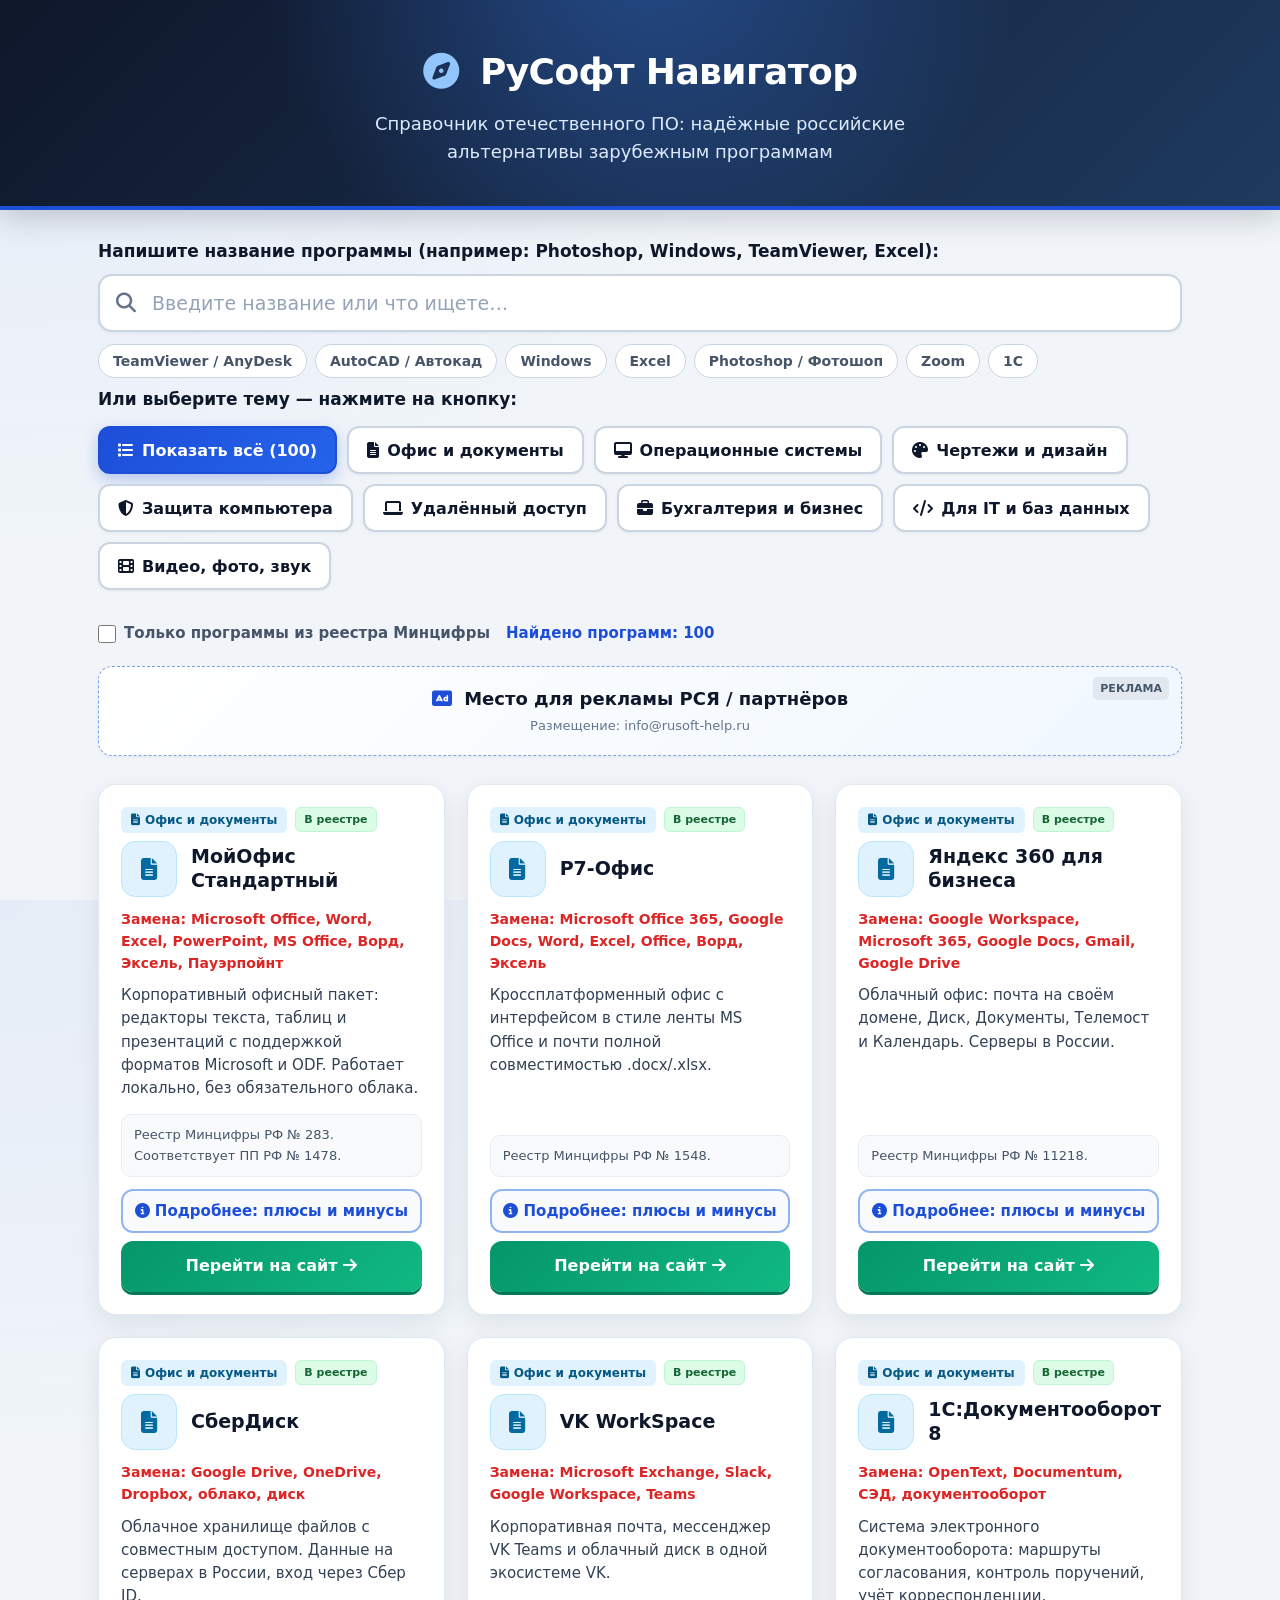
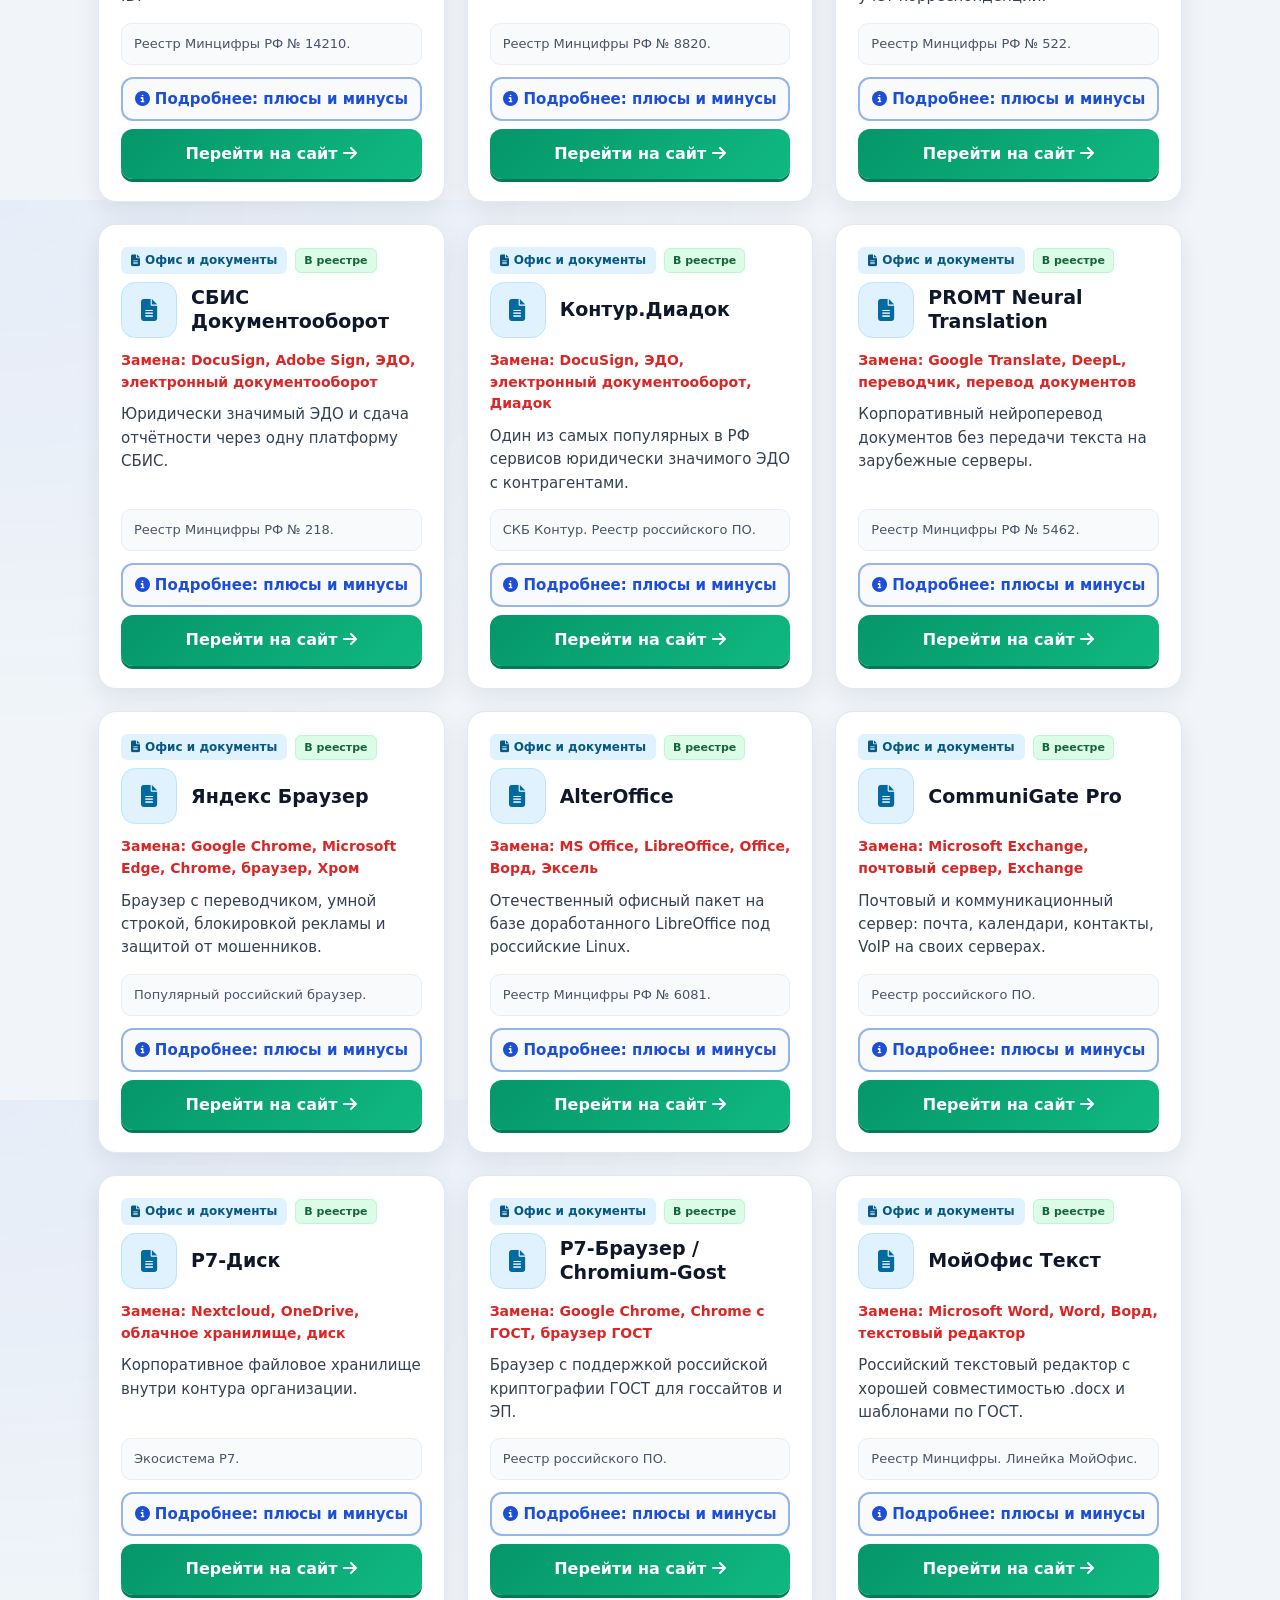
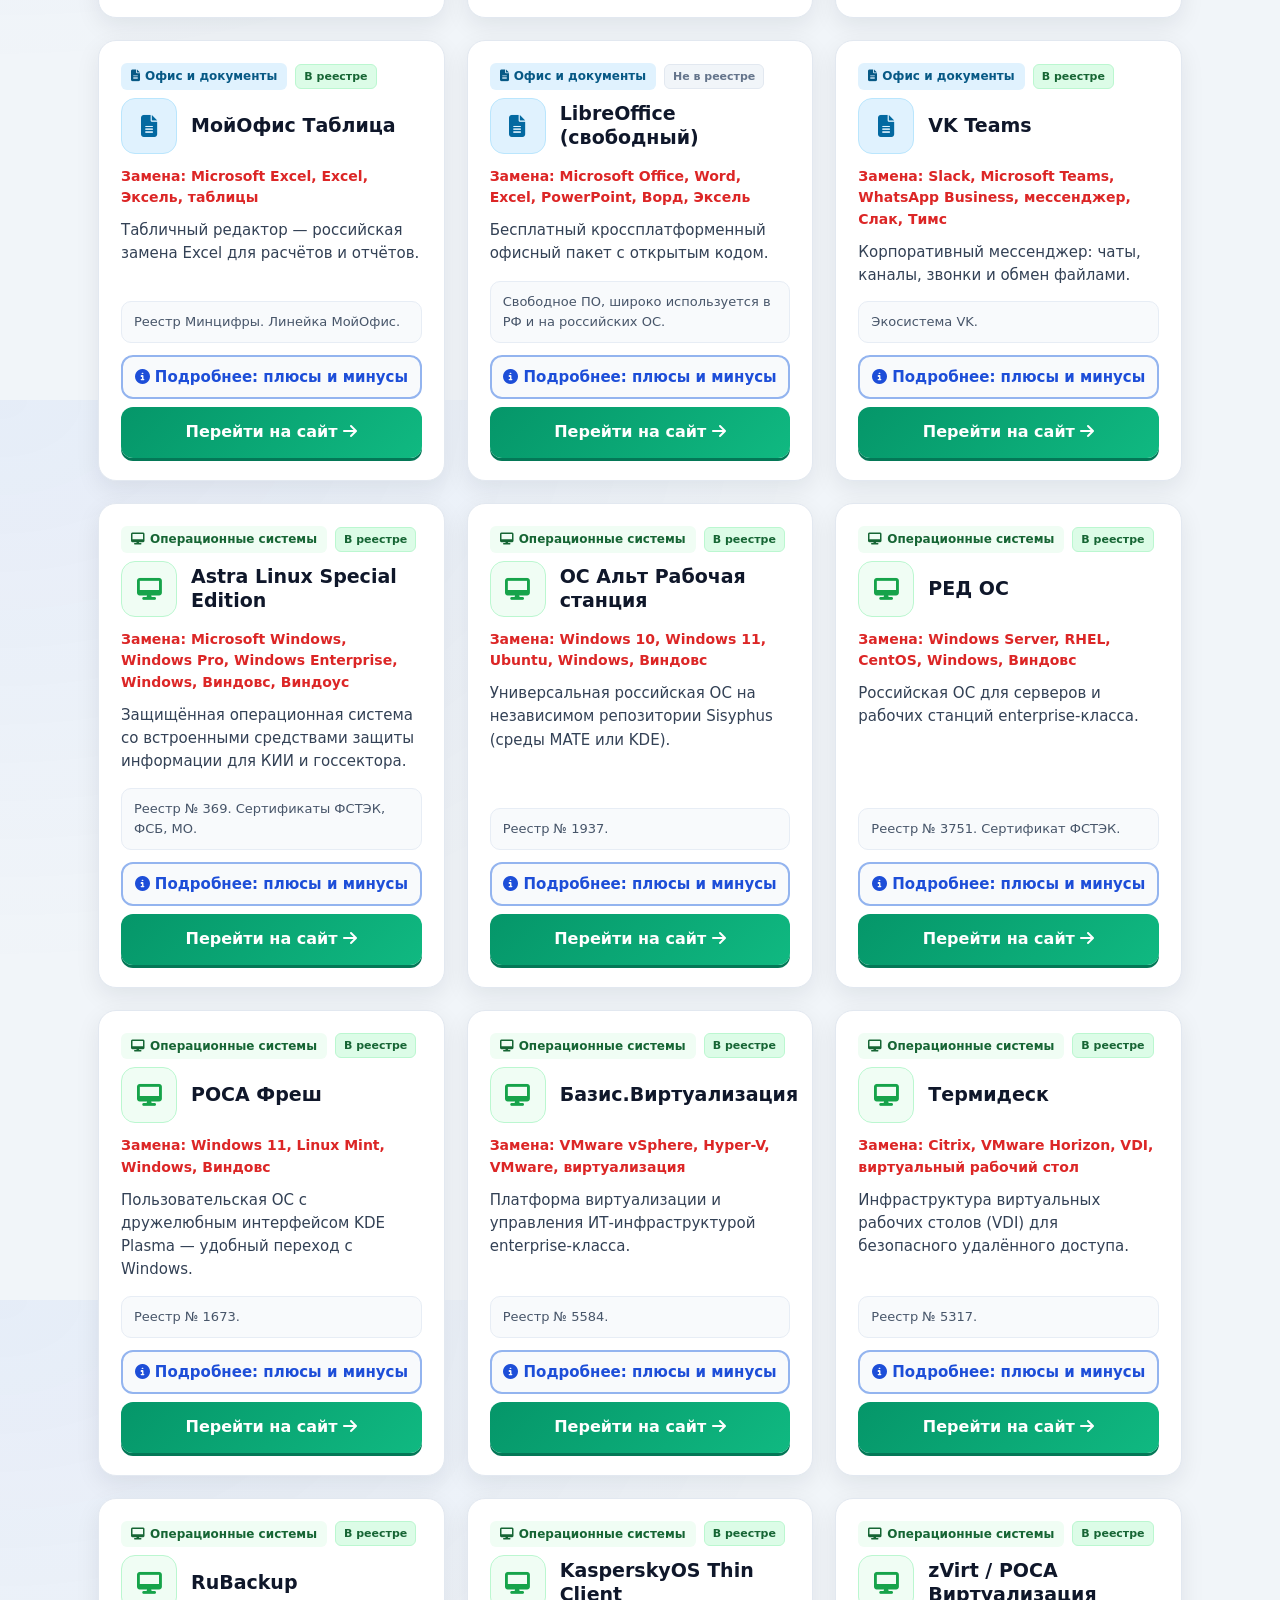
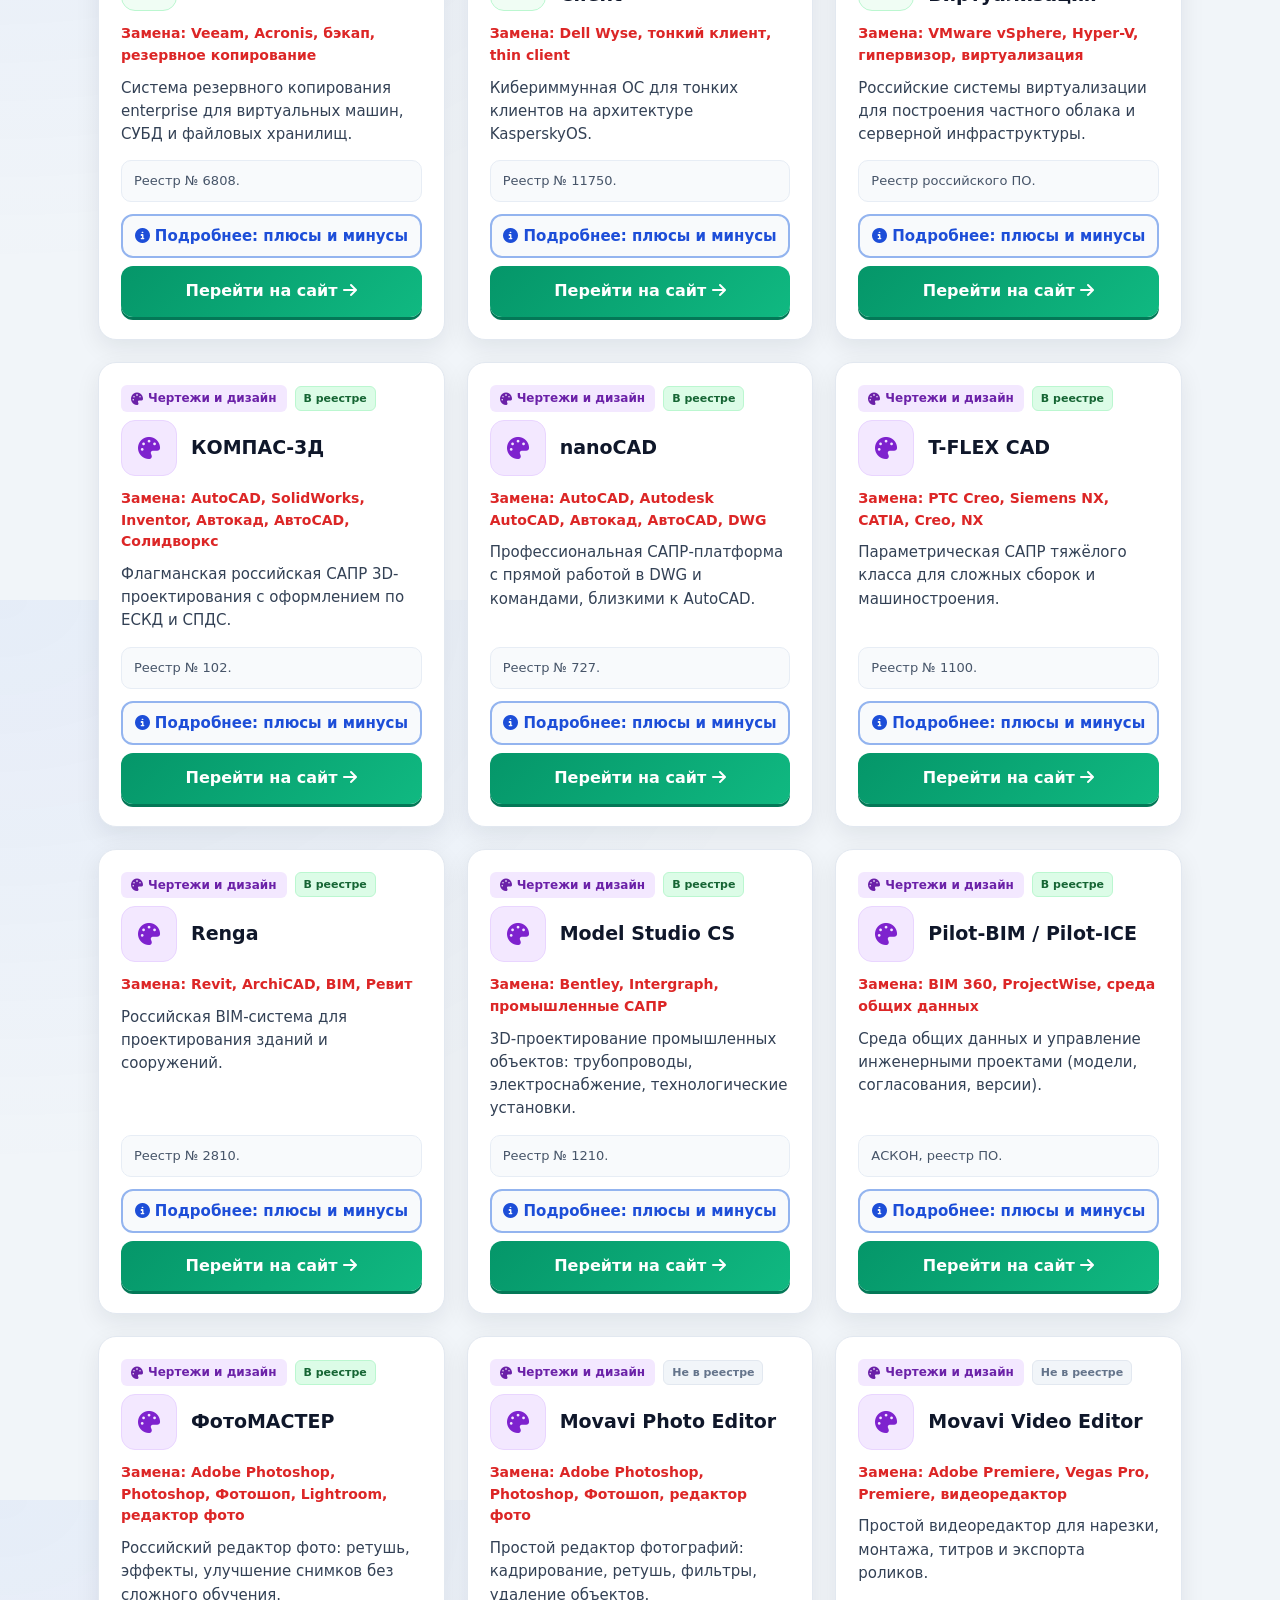
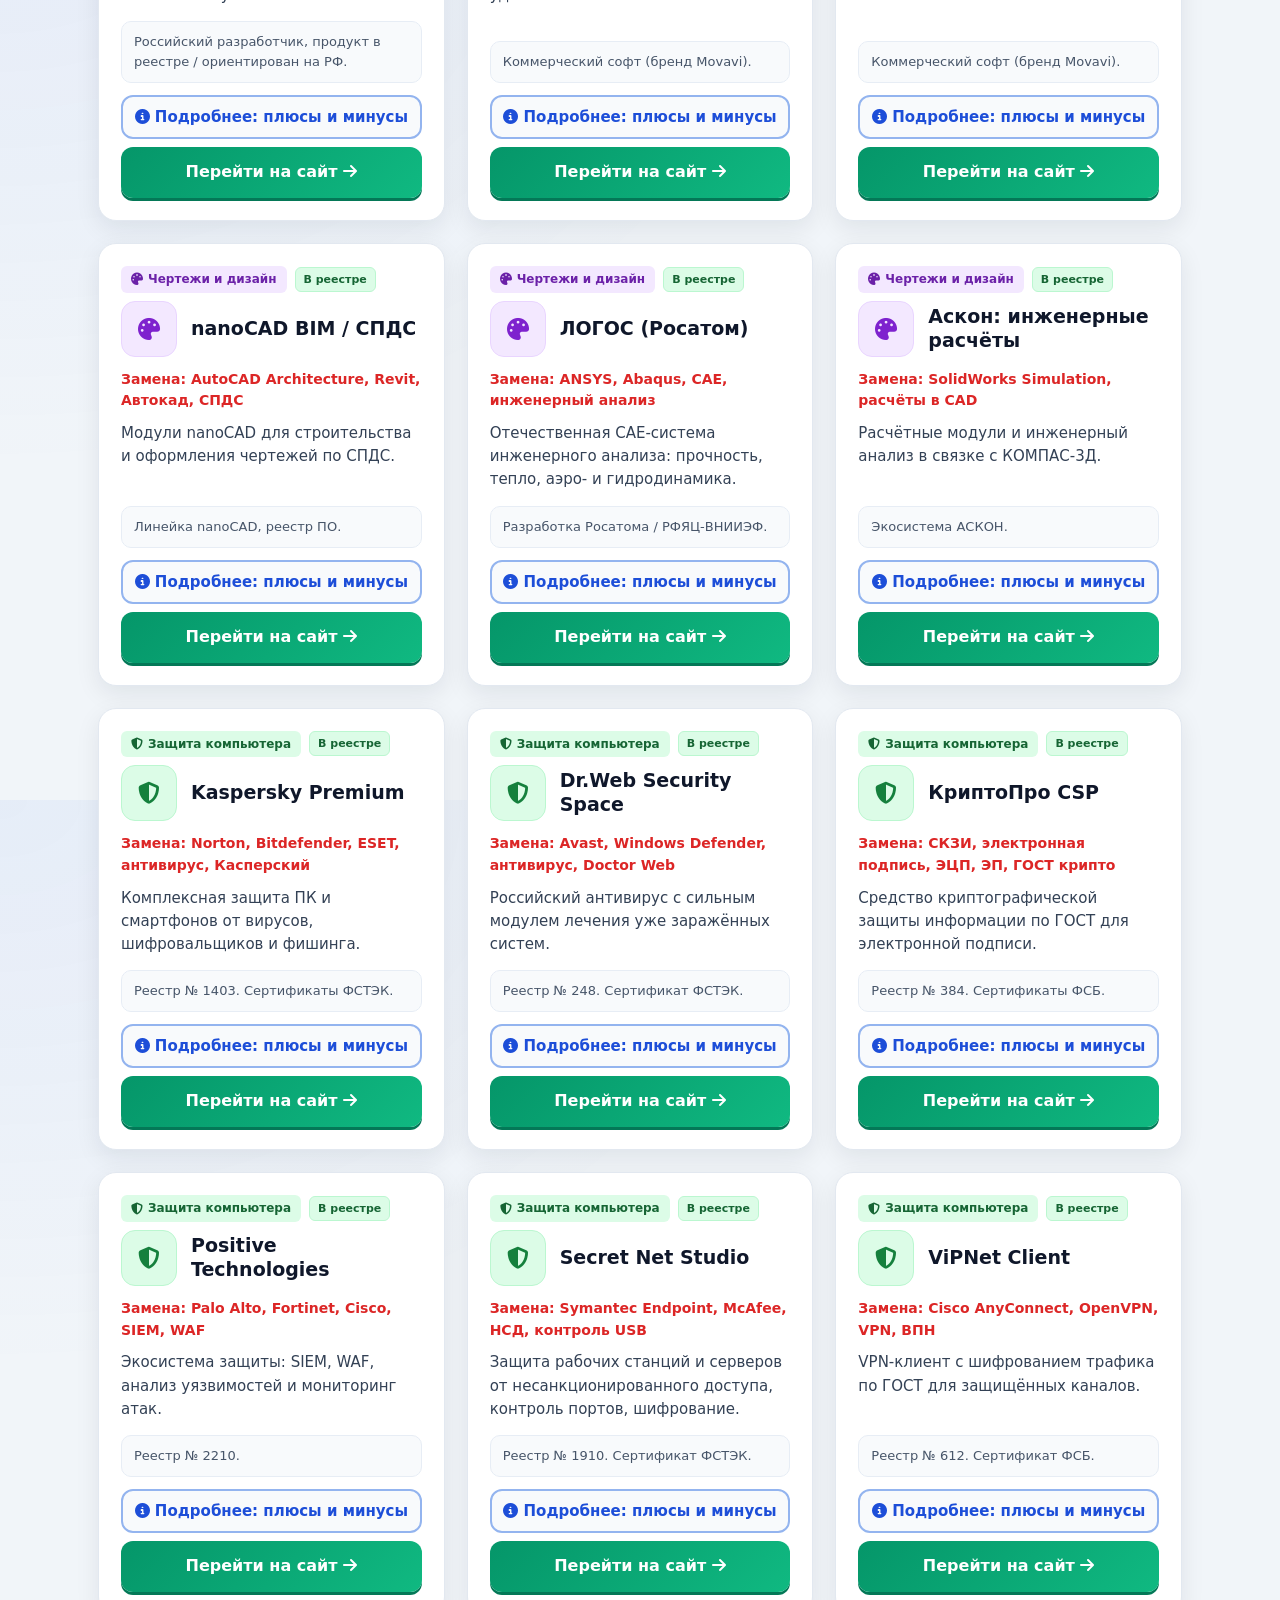
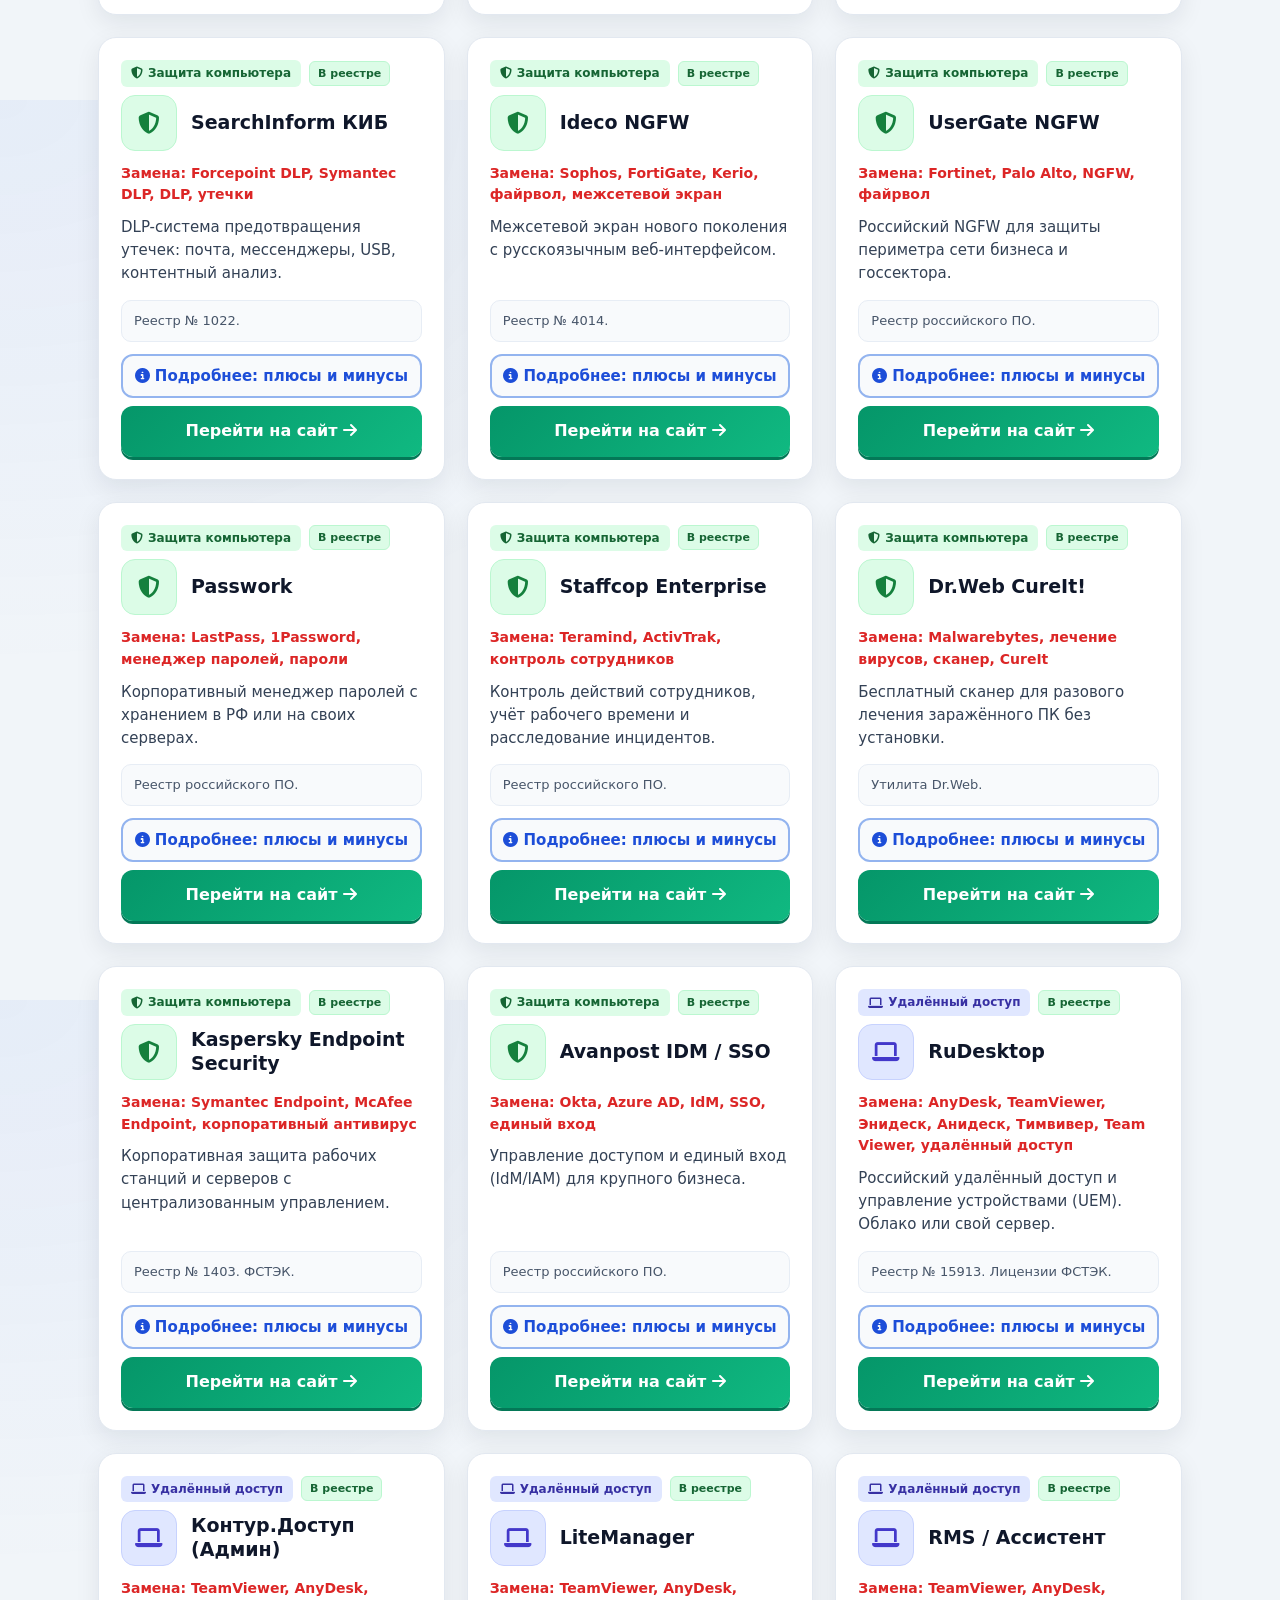
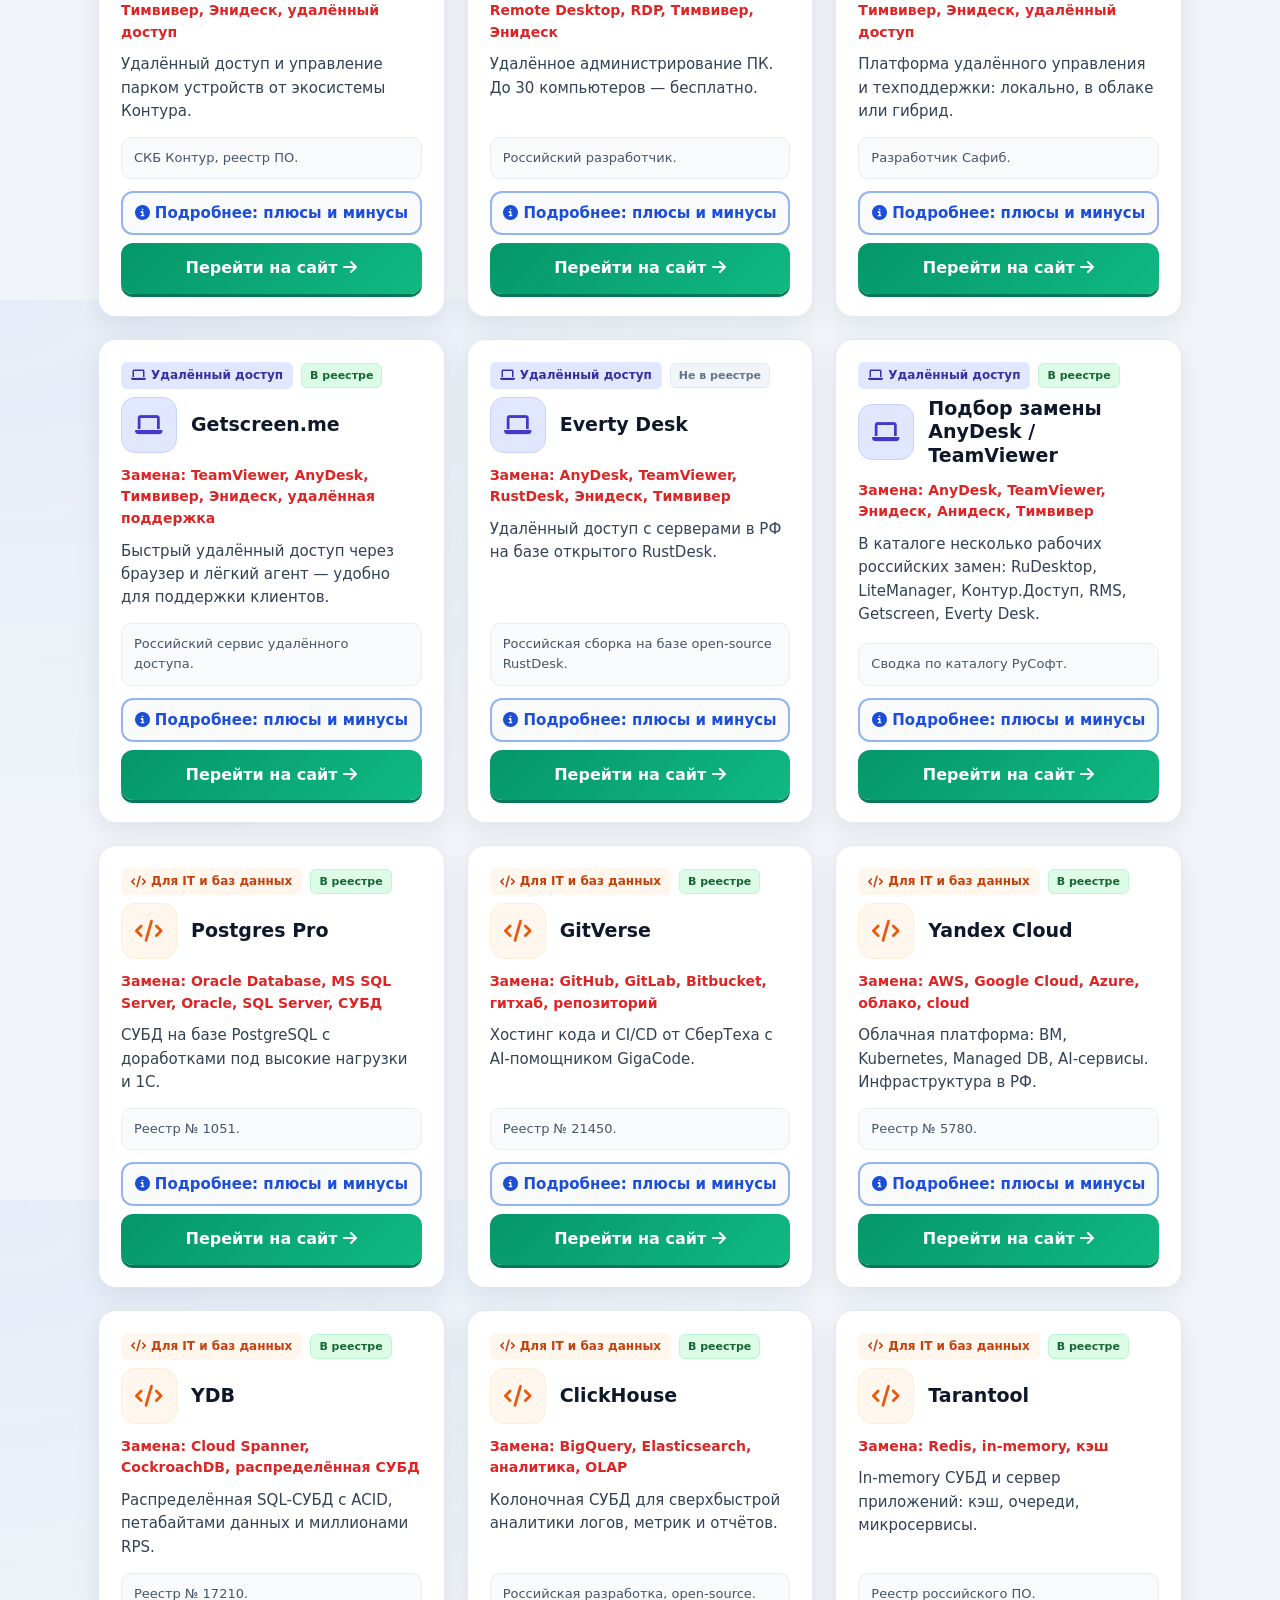
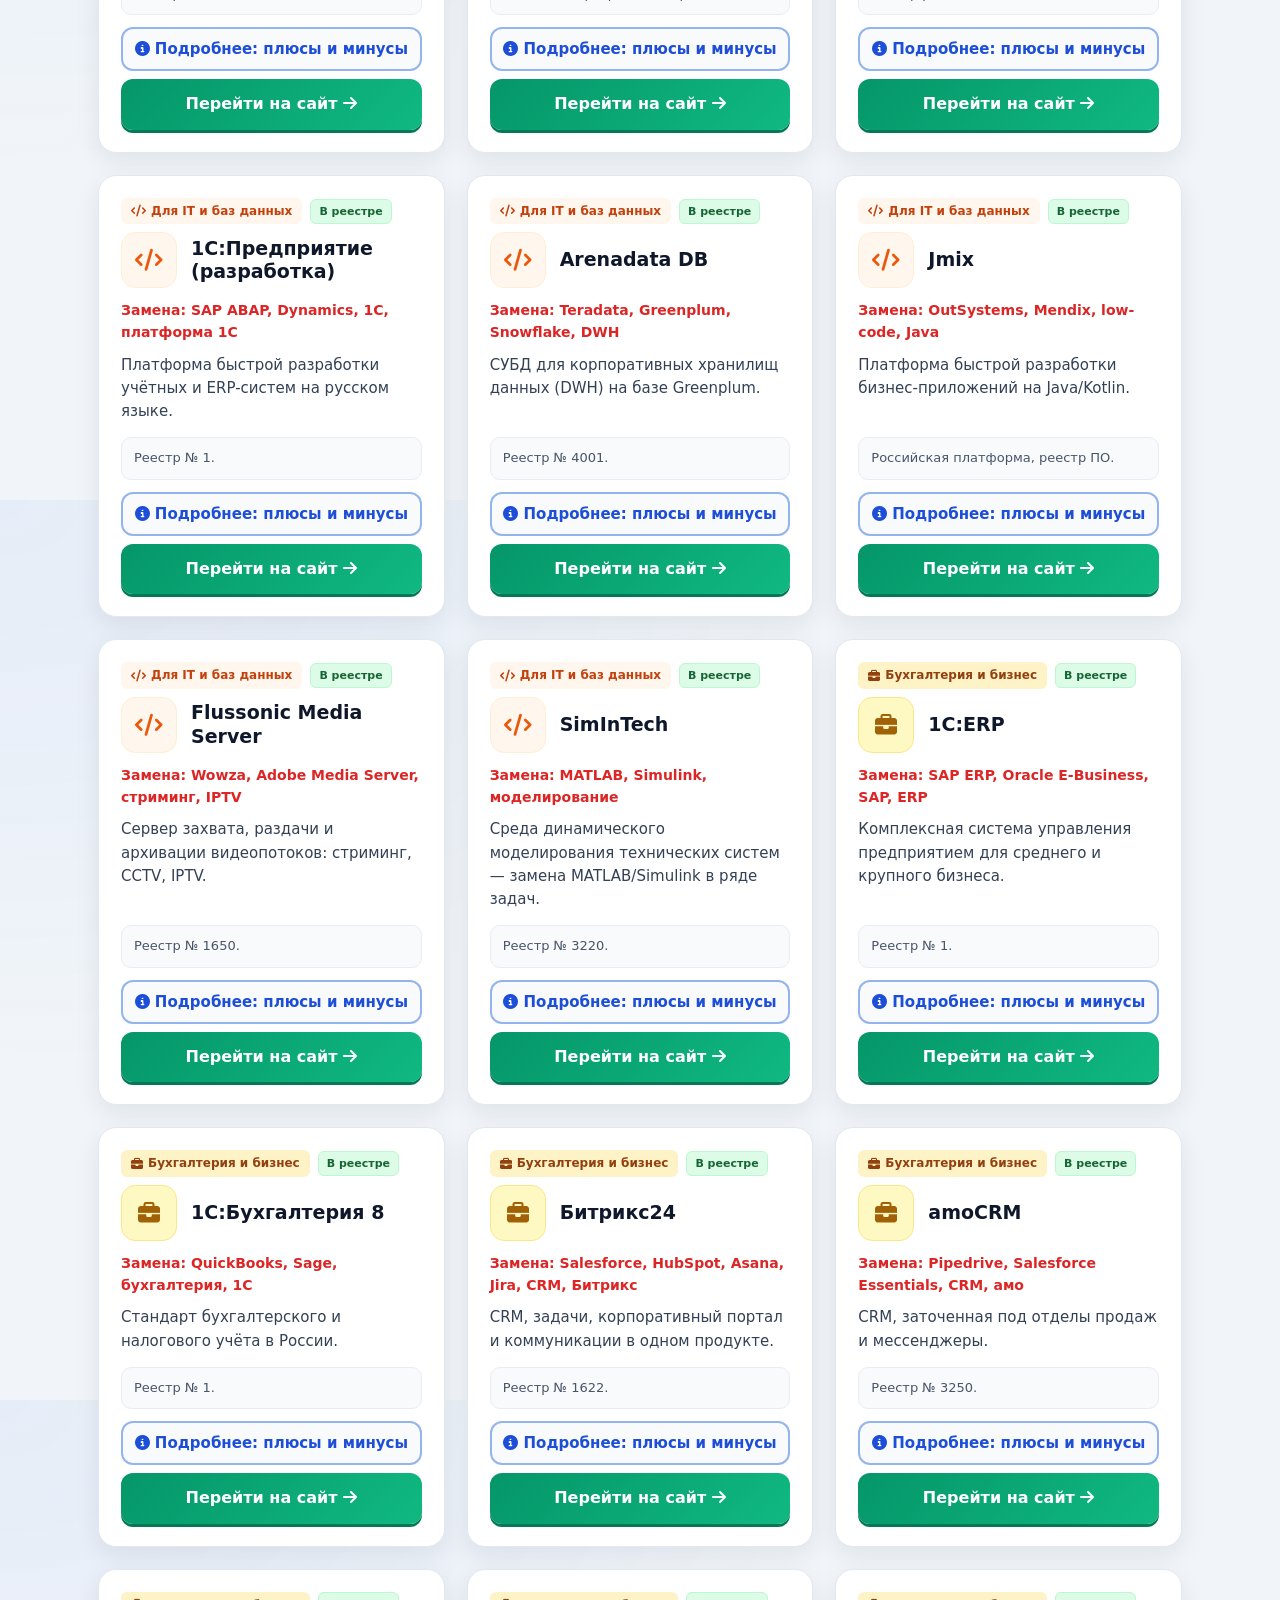
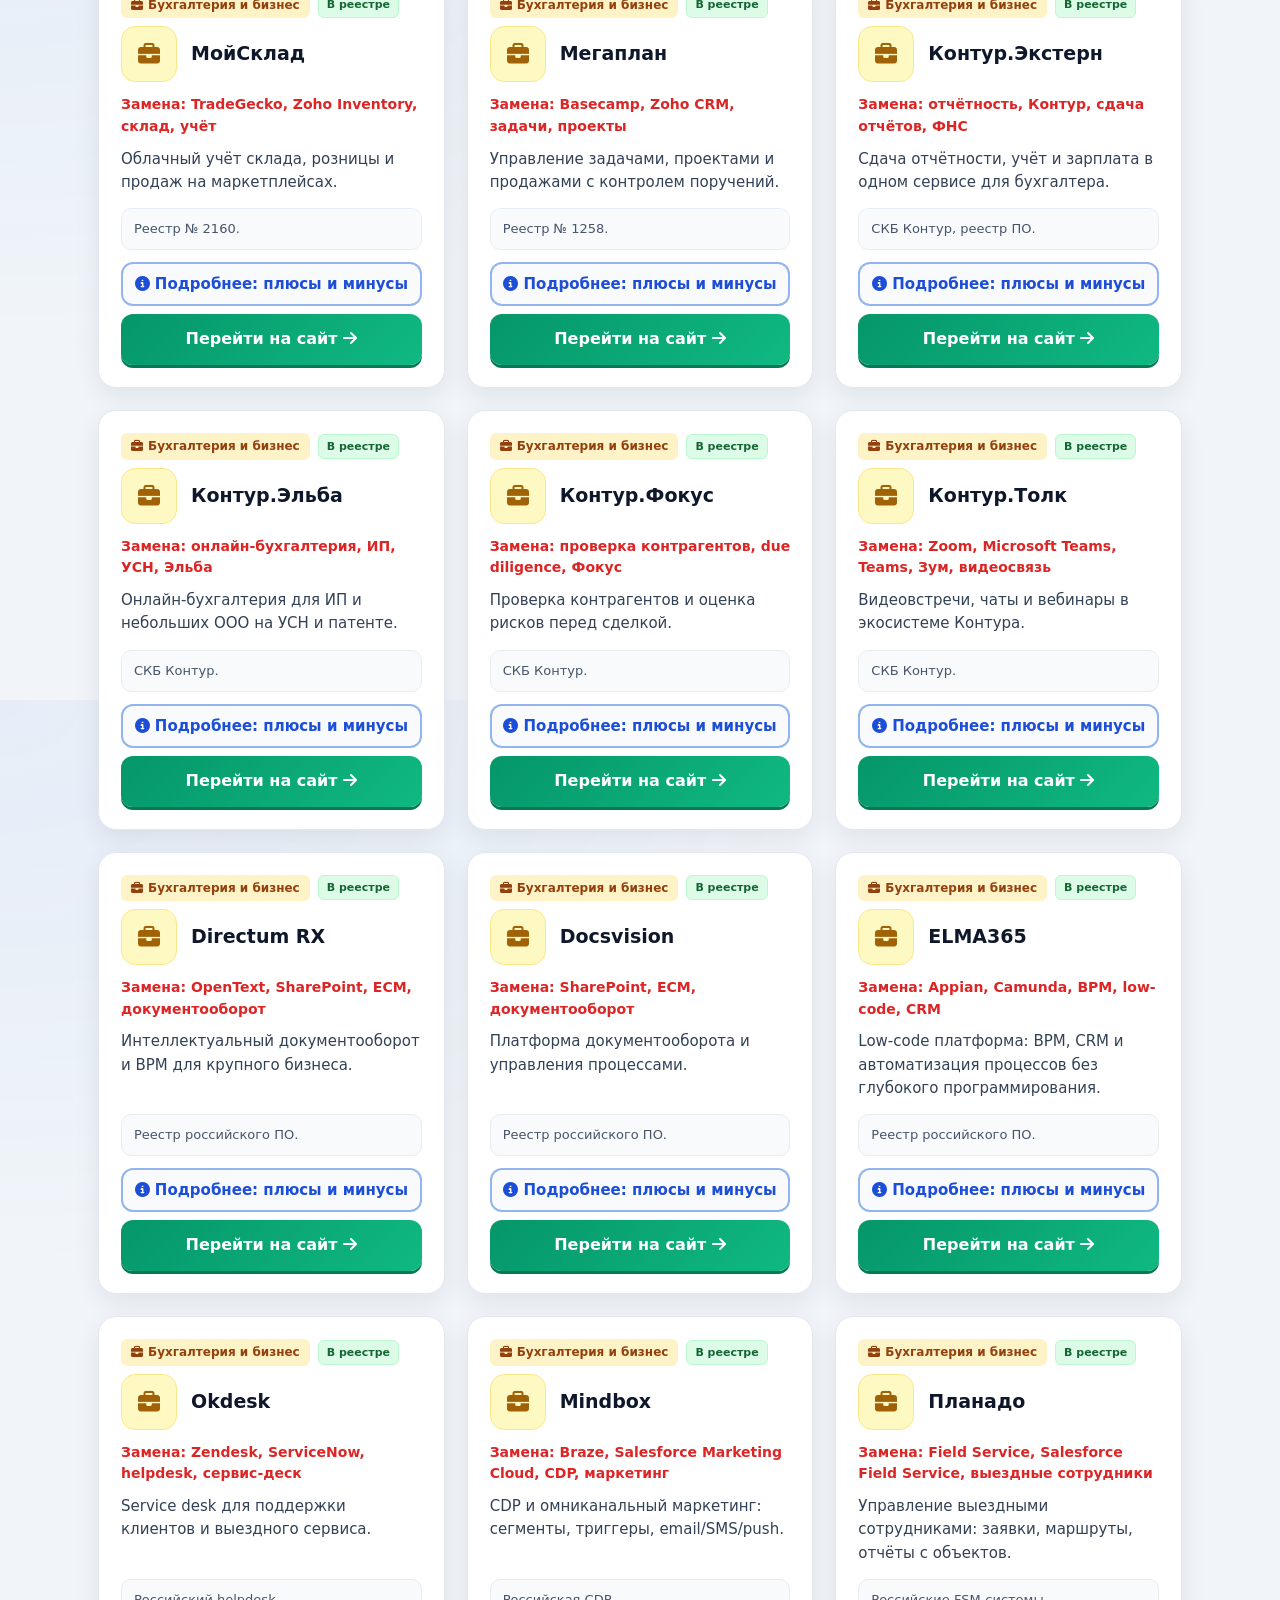
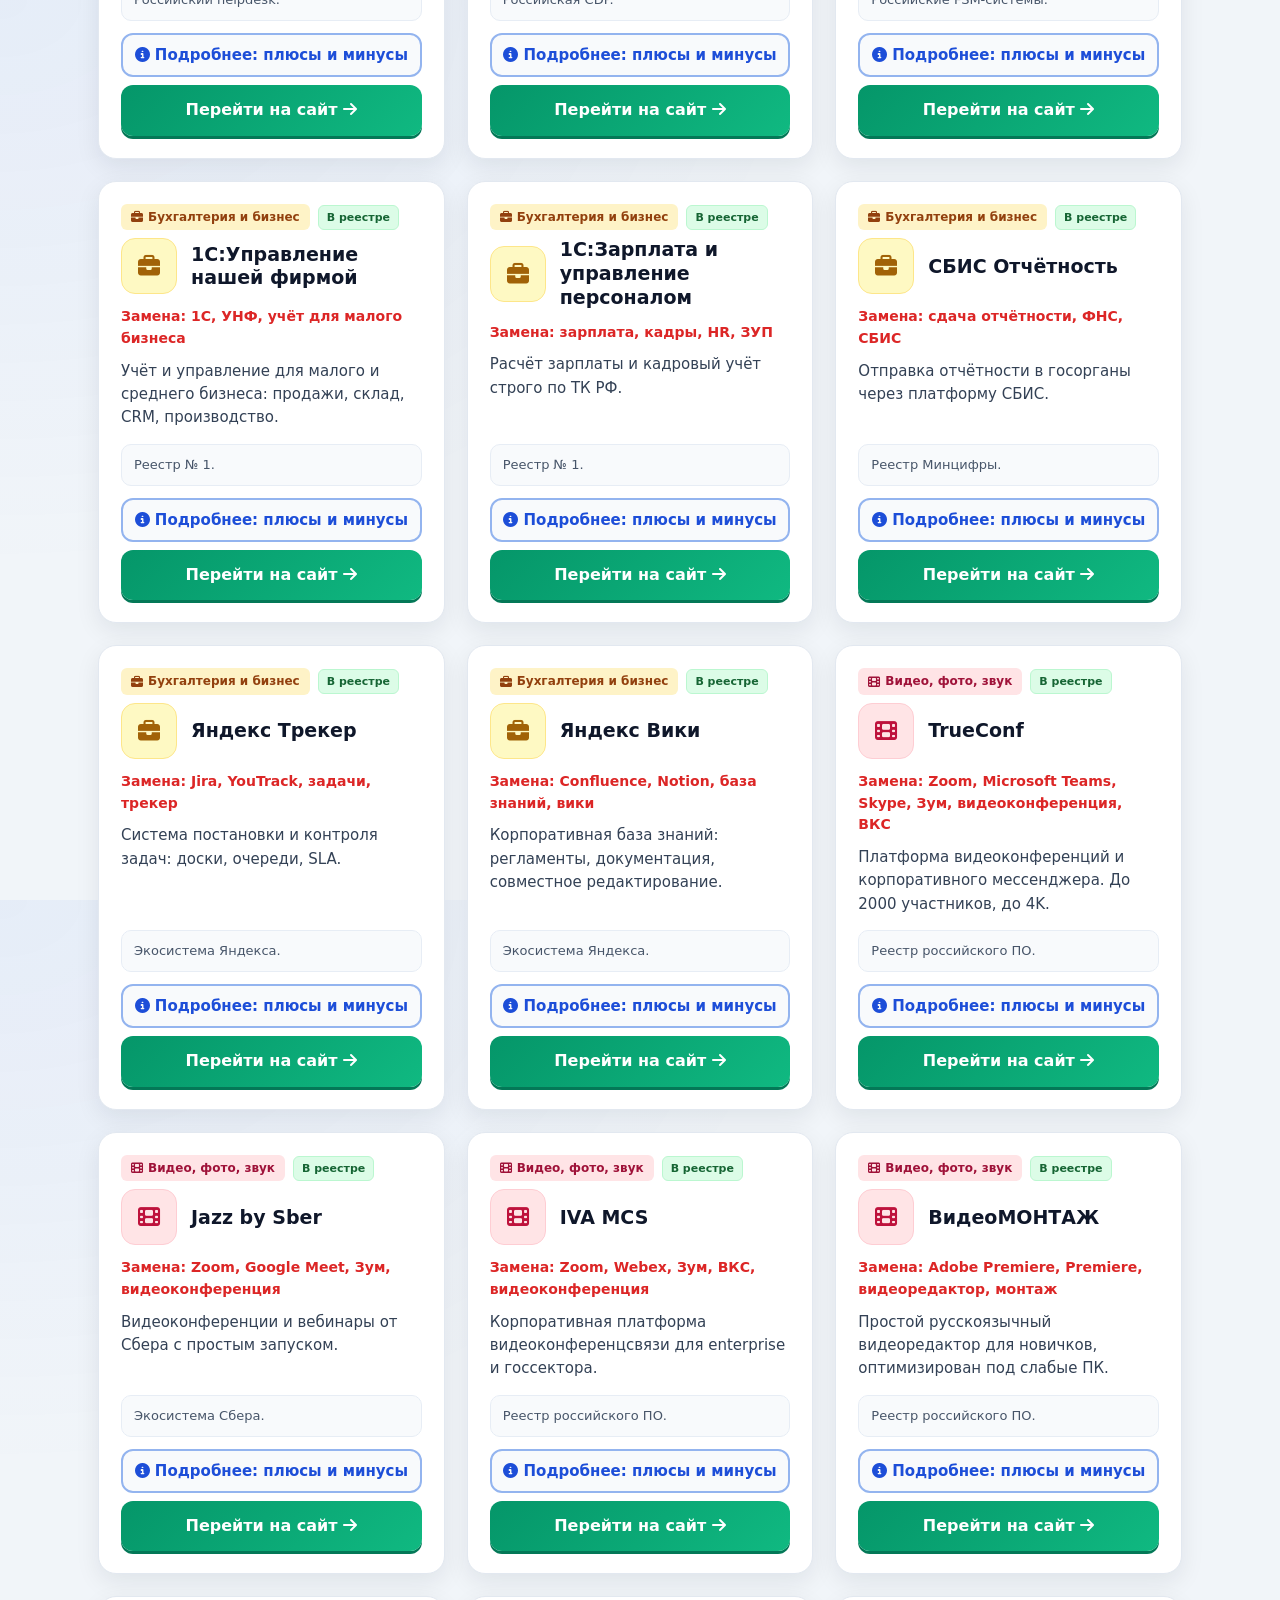
==== commit c3ab6ee5: "Add files via upload" ====
--- a/index.html
+++ b/index.html
@@ -88,19 +88,31 @@
             <aside class="adv-banner" id="promo-banner" aria-label="Рекламный блок">
                 <div class="adv-badge">РЕКЛАМА</div>
                 <p class="adv-text"><i class="fa-solid fa-rectangle-ad" aria-hidden="true"></i> Место для рекламы РСЯ / партнёров</p>
-                <p class="adv-subtext">Размещение: ваш-email@mail.ru</p>
+                <p class="adv-subtext">Размещение: info@rusoft-help.ru</p>
             </aside>
 
             <div class="grid" id="software-grid"></div>
         </main>
     </div>
 
-    <footer>
-        <p>© 2026 РуСофт Навигатор. Товарные знаки принадлежат правообладателям.</p>
+ <footer>
+    <div class="footer-inner">
+        <div class="footer-brand">
+            <strong>РуСофт Навигатор</strong>
+            <span class="footer-copy">© 2026. Товарные знаки принадлежат правообладателям.</span>
+        </div>
+        <nav class="footer-nav" aria-label="Ссылки в подвале">
+            <a href="mailto:info@rusoft-help.ru" class="footer-link">
+                <i class="fa-solid fa-envelope" aria-hidden="true"></i>
+                info@rusoft-help.ru
+            </a>
+            <span class="footer-sep" aria-hidden="true">·</span>
+            <a href="privacy.html" class="footer-link">Политика конфиденциальности</a>
+        </nav>
         <p class="footer-warning">Справочник не использует cookie и не собирает персональные данные. Логотипы подгружаются из открытых источников в ознакомительных целях. Сайт не аффилирован с разработчиками перечисленного ПО.</p>
-        <p class="footer-link-wrapper"><a href="privacy.html" class="privacy-link">Политика конфиденциальности</a></p>
         <p class="update-date">Обновлено: август 2026</p>
-    </footer>
+    </div>
+</footer>
 </div>
 
 <div id="modal-box" class="modal" role="dialog" aria-modal="true" aria-hidden="true">
@@ -120,7 +132,14 @@
 for (var j = 0; j < document.scripts.length; j++) {if (document.scripts[j].src === r) { return; }}
 k=e.createElement(t),a=e.getElementsByTagName(t)[0],k.async=1,k.src=r,a.parentNode.insertBefore(k,a)})
 (window, document, "script", "https://mc.yandex.ru/metrika/tag.js", "ym");
-ym(00000000, "init", { clickmap:true, trackLinks:true, accurateTrackBounce:true });
+ym(00000000, "init", {
+     clickmap:true,
+     trackLinks:true,
+     accurateTrackBounce:true,
+     webvisor:false,   
+     defer:true,       
+     useCookies: false 
+});
 </script>
 <noscript><div><img src="https://mc.yandex.ru/watch/00000000" style="position:absolute; left:-9999px;" alt="" /></div></noscript>
 </body>
--- a/css/style.css
+++ b/css/style.css
@@ -245,15 +245,111 @@
 .box-cons { background: #fef2f2; border-left: 5px solid #dc2626; color: #7f1d1d; }
 .modal-site-btn { margin-top: 16px; }
 
+
+
+/* =========================================================
+   FOOTER
+   ========================================================= */
+
 footer {
-    flex-shrink: 0; text-align: center; padding: 32px 18px;
-    font-size: 13px; color: var(--text-muted); border-top: 1px solid var(--border-color); background: #fff;
-}
-.footer-warning { margin-top: 10px; max-width: 720px; margin-left: auto; margin-right: auto; line-height: 1.55; }
-.footer-link-wrapper { margin-top: 12px; }
-.privacy-link { color: var(--primary-color); font-weight: 700; text-decoration: none; }
-.privacy-link:hover { text-decoration: underline; }
-.update-date { margin-top: 8px; font-size: 12px; color: #94a3b8; }
+    flex-shrink: 0;
+    border-top: 1px solid var(--border-color);
+    background: linear-gradient(180deg, #ffffff 0%, #f8fafc 100%);
+    padding: 36px 18px 28px;
+}
+
+.footer-inner {
+    max-width: 720px;
+    margin: 0 auto;
+    text-align: center;
+}
+
+.footer-brand {
+    display: flex;
+    flex-direction: column;
+    align-items: center;
+    gap: 4px;
+    margin-bottom: 16px;
+}
+
+.footer-brand strong {
+    font-size: 16px;
+    font-weight: 800;
+    color: var(--text-main);
+    letter-spacing: -0.2px;
+}
+
+.footer-copy {
+    font-size: 13px;
+    color: var(--text-muted);
+}
+
+.footer-nav {
+    display: flex;
+    flex-wrap: wrap;
+    justify-content: center;
+    align-items: center;
+    gap: 8px 12px;
+    margin-bottom: 18px;
+    padding: 14px 16px;
+    background: #fff;
+    border: 1px solid var(--border-light);
+    border-radius: 14px;
+    box-shadow: var(--shadow-sm);
+}
+
+.footer-link {
+    display: inline-flex;
+    align-items: center;
+    gap: 8px;
+    color: var(--primary-color);
+    font-weight: 700;
+    font-size: 15px;
+    text-decoration: none;
+    padding: 4px 6px;
+    border-radius: 8px;
+    transition: background 0.15s, color 0.15s;
+}
+
+.footer-link:hover {
+    background: var(--primary-soft);
+    text-decoration: none;
+    color: var(--primary-hover);
+}
+
+.footer-link i {
+    font-size: 15px;
+    opacity: 0.9;
+}
+
+.footer-sep {
+    color: #cbd5e1;
+    font-weight: 700;
+    user-select: none;
+}
+
+.footer-warning {
+    font-size: 12.5px;
+    line-height: 1.6;
+    color: #64748b;
+    max-width: 640px;
+    margin: 0 auto 12px;
+}
+
+.update-date {
+    font-size: 12px;
+    color: #94a3b8;
+    margin: 0;
+}
+
+@media (max-width: 520px) {
+    .footer-nav {
+        flex-direction: column;
+        gap: 10px;
+        padding: 16px;
+    }
+    .footer-sep { display: none; }
+}
 
 button:focus-visible, a:focus-visible, input:focus-visible {
     outline: 3px solid rgba(37, 99, 235, 0.45); outline-offset: 3px;
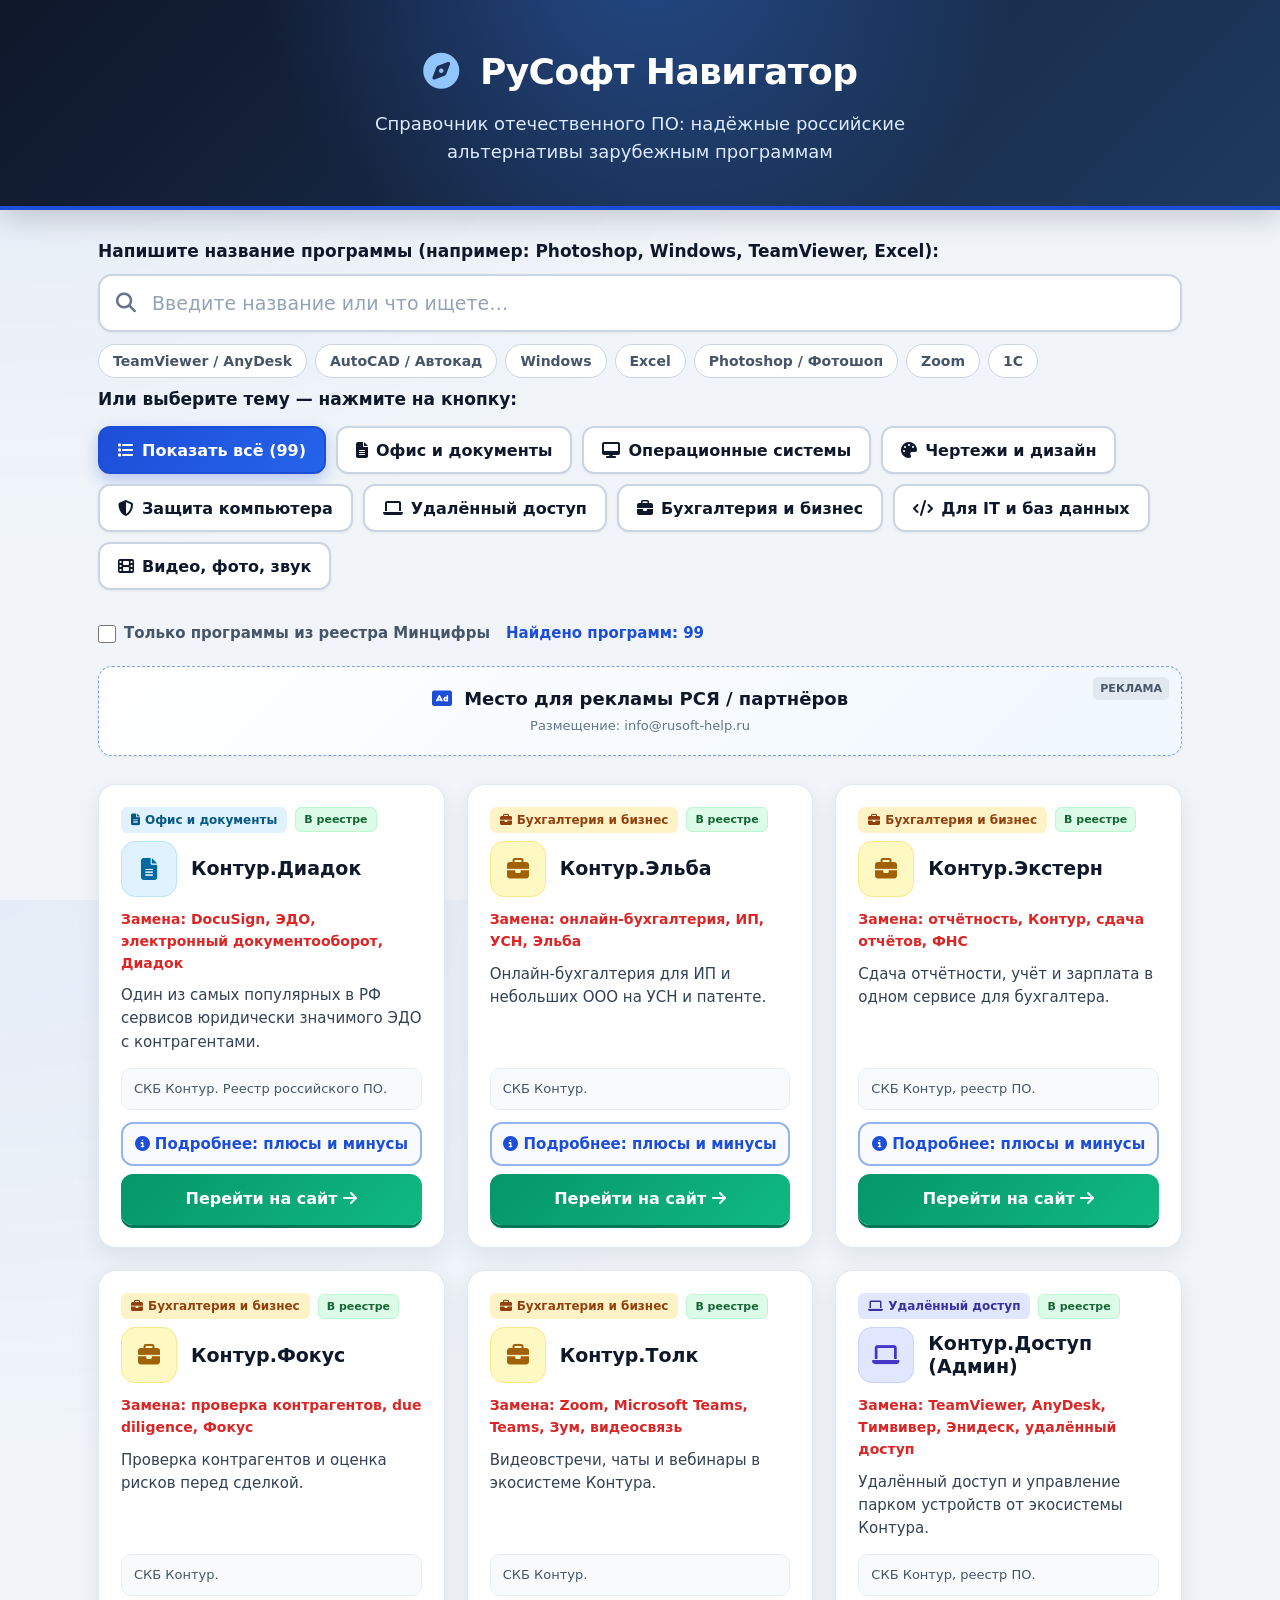
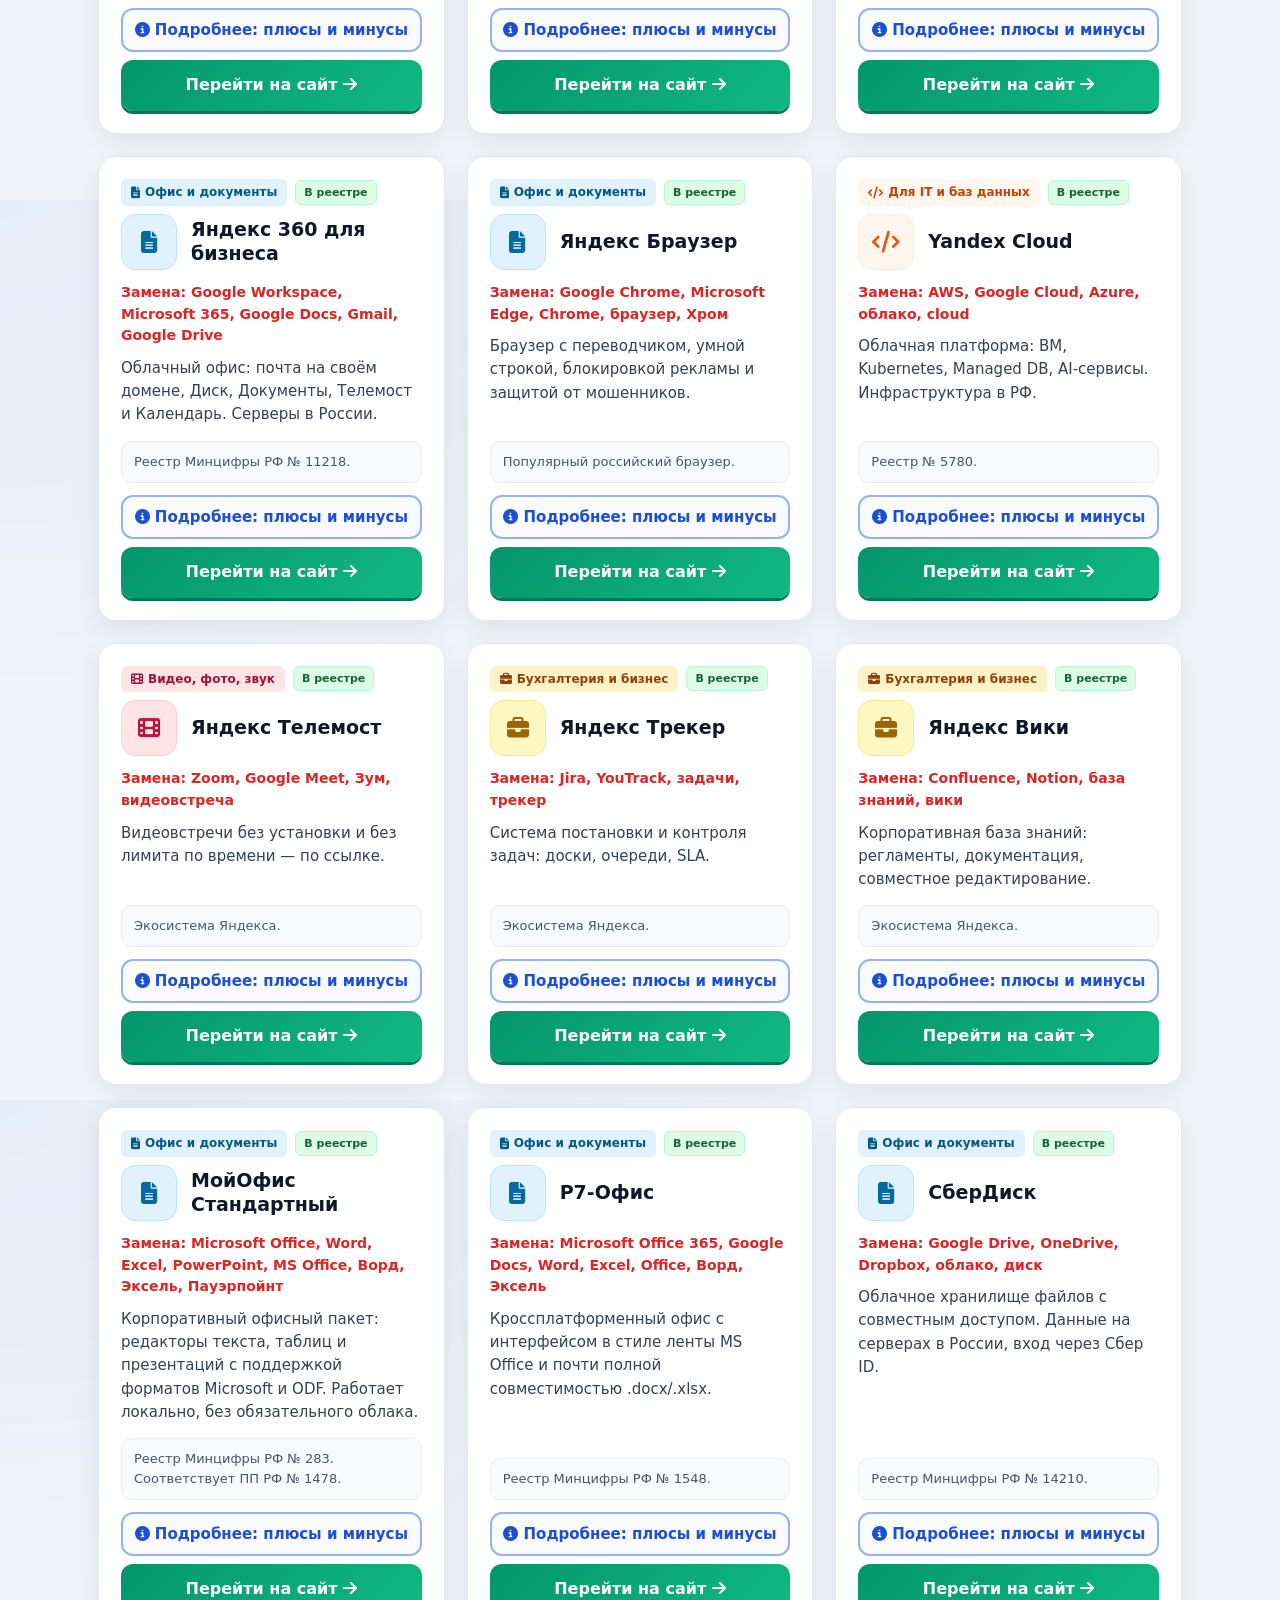
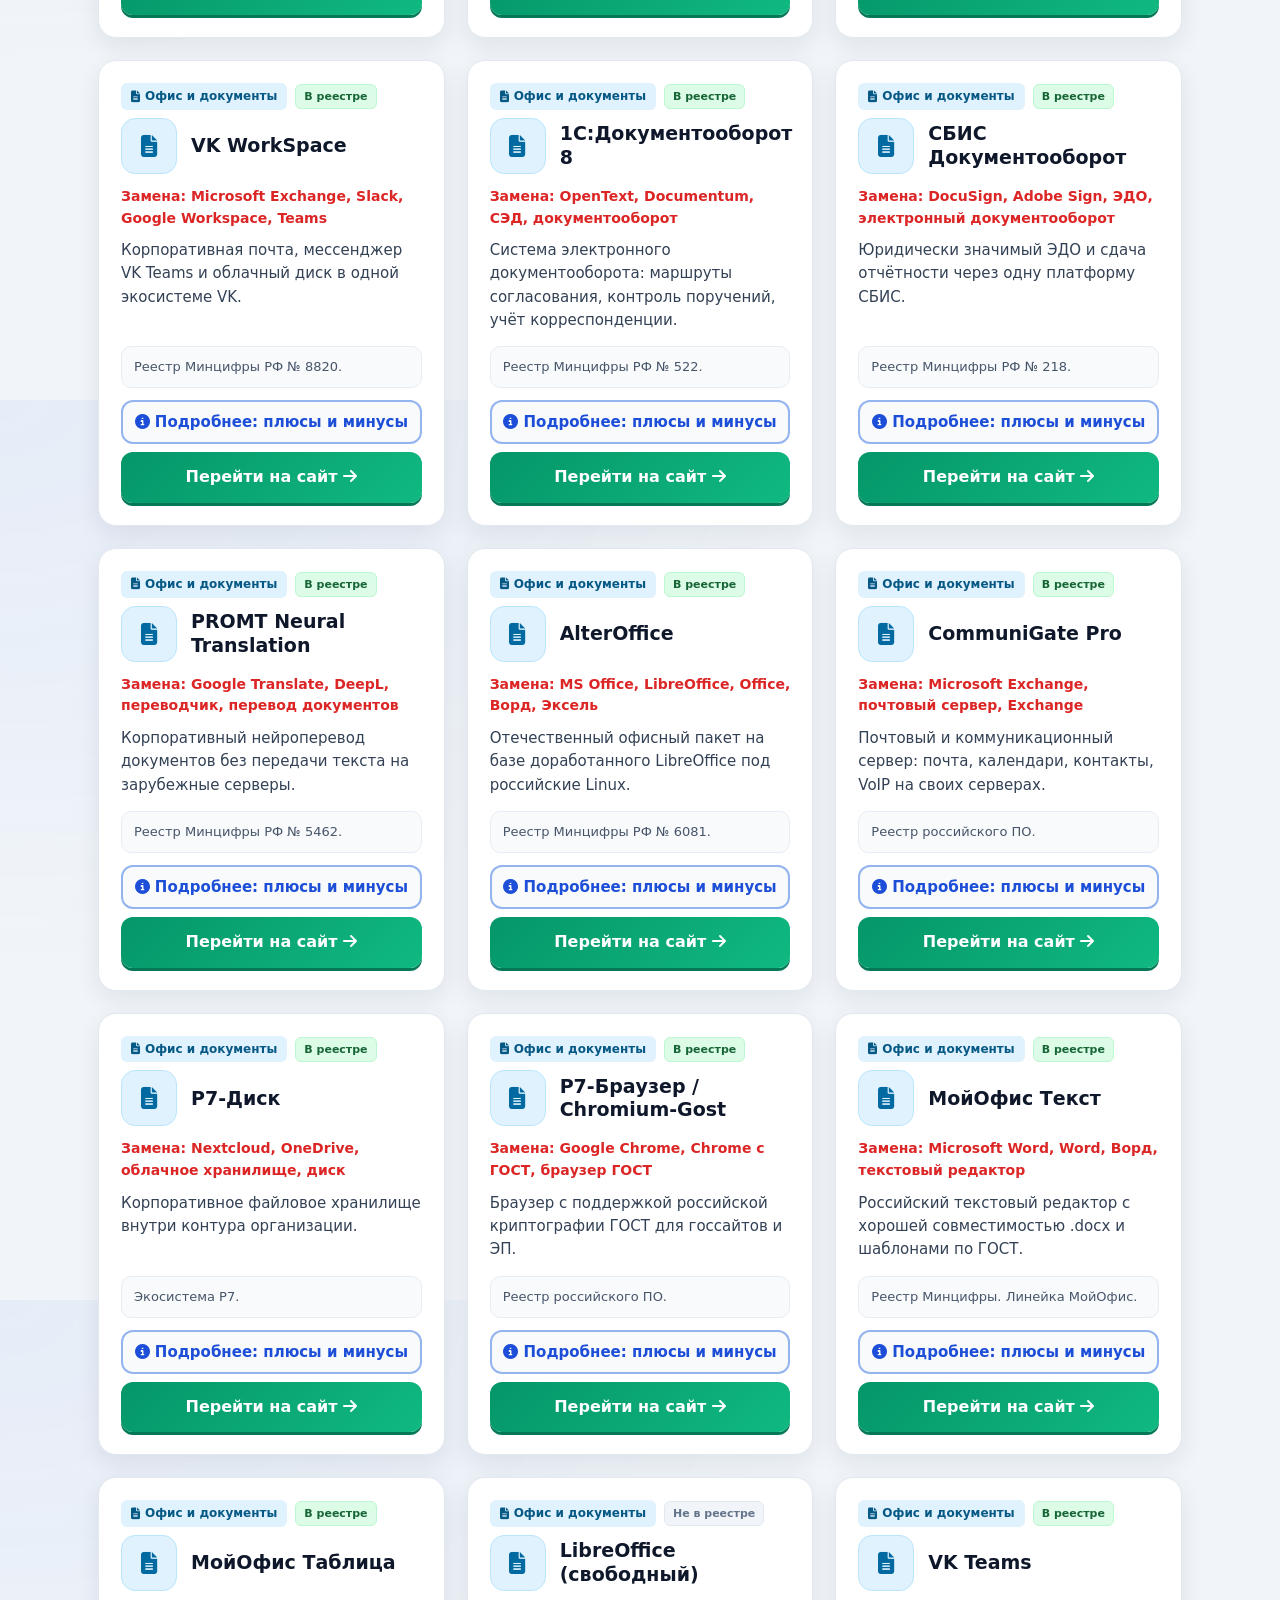
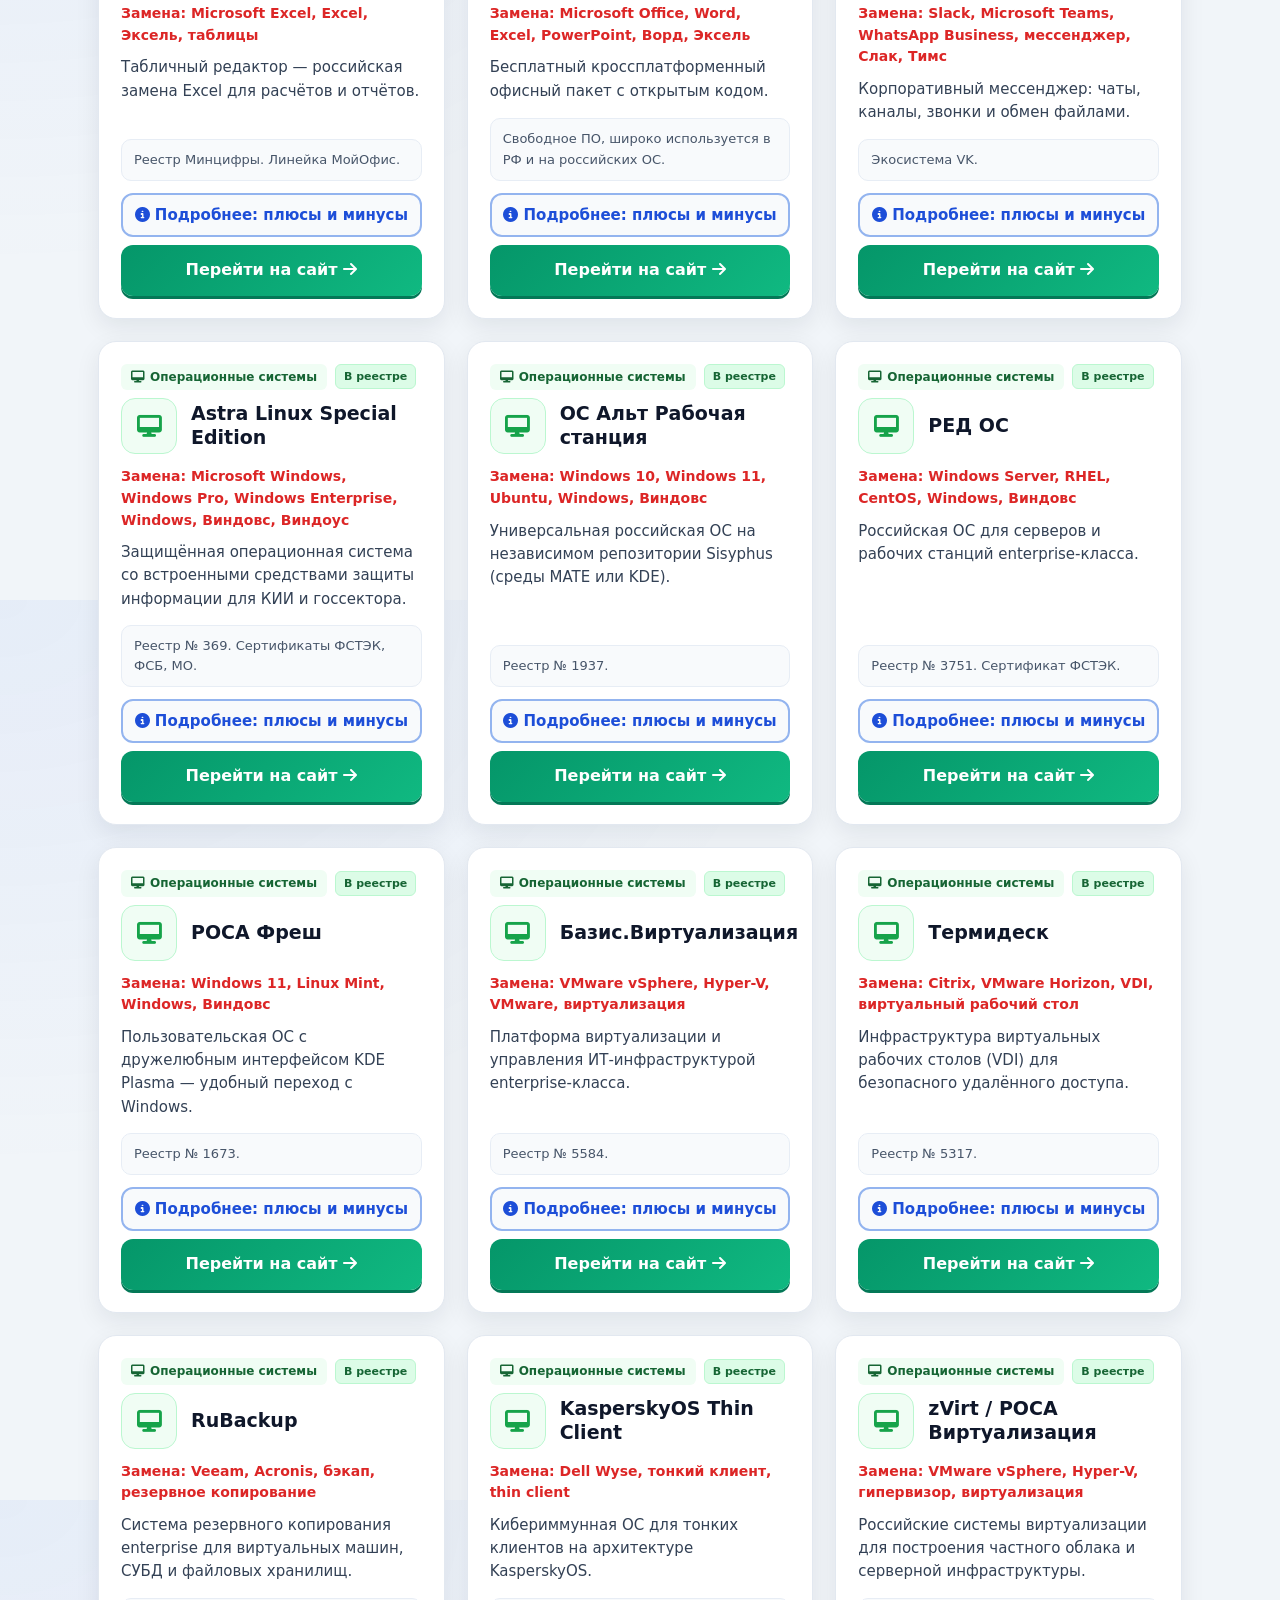
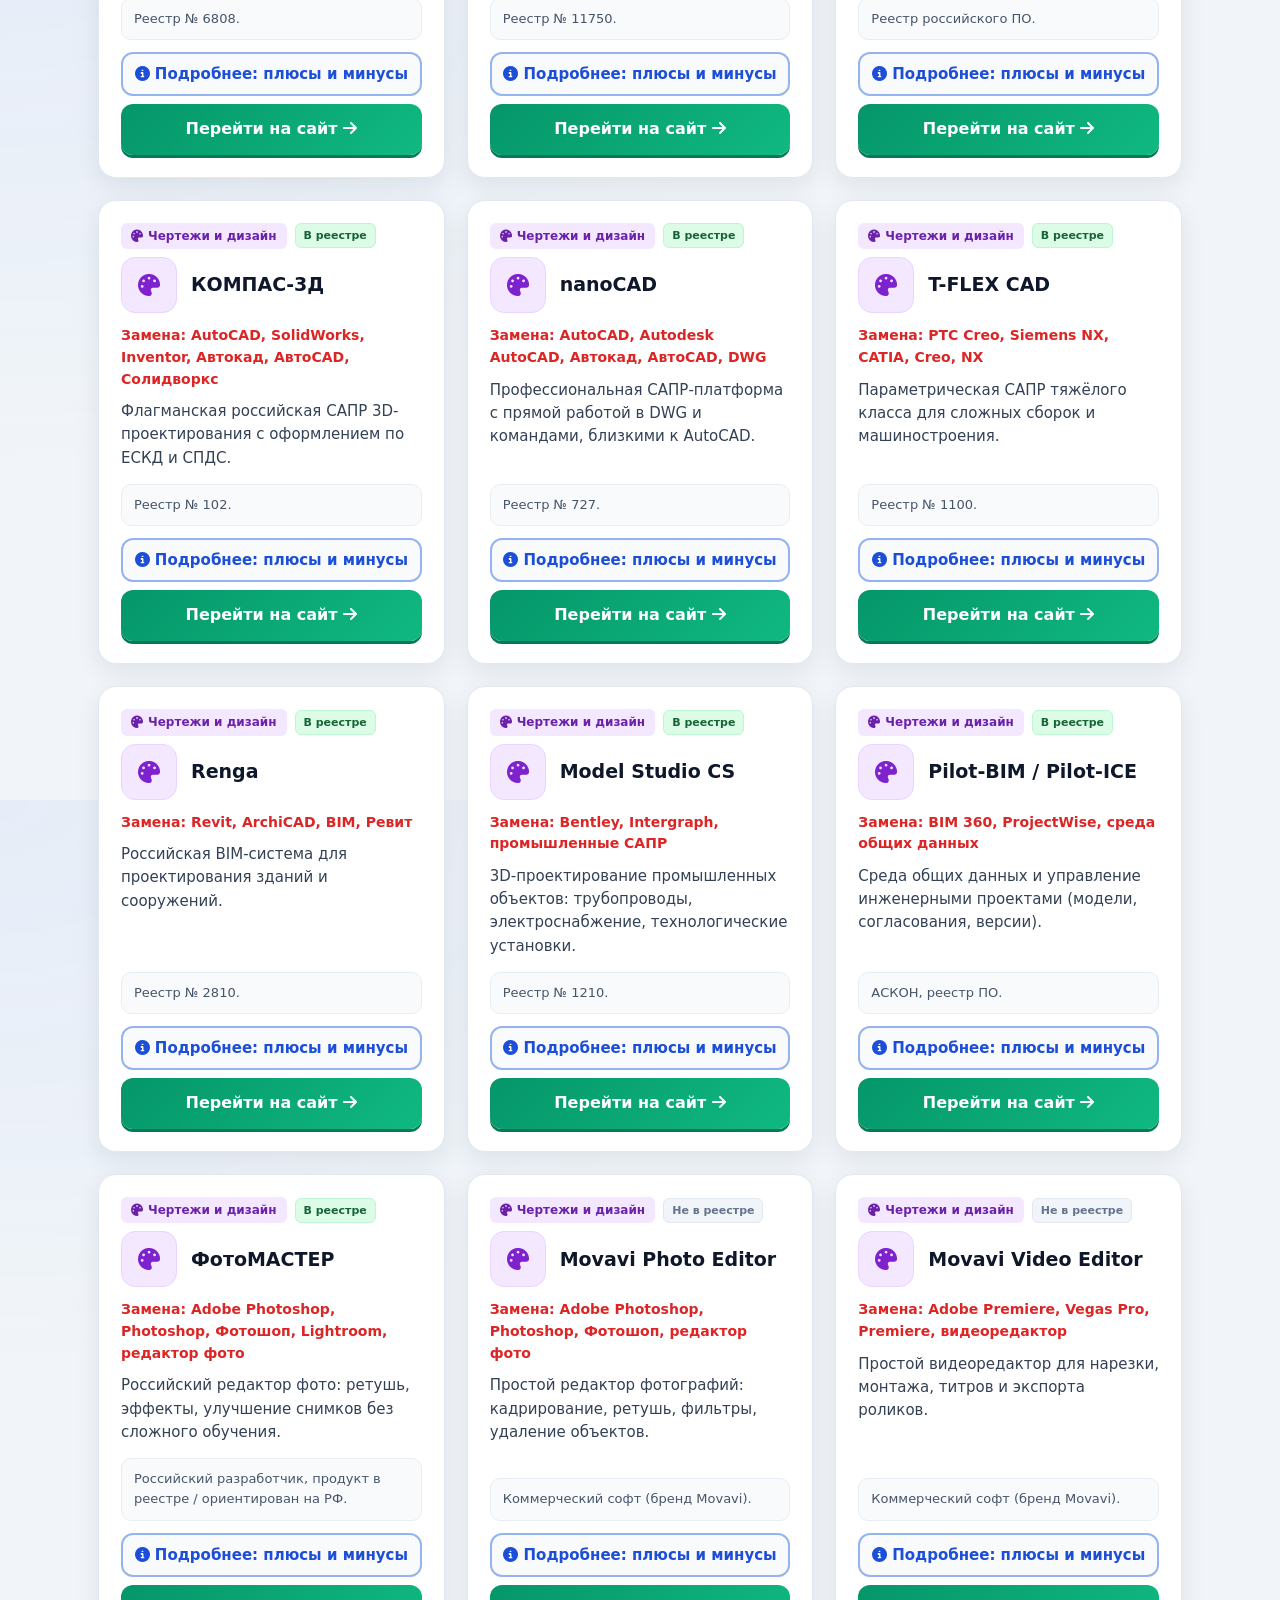
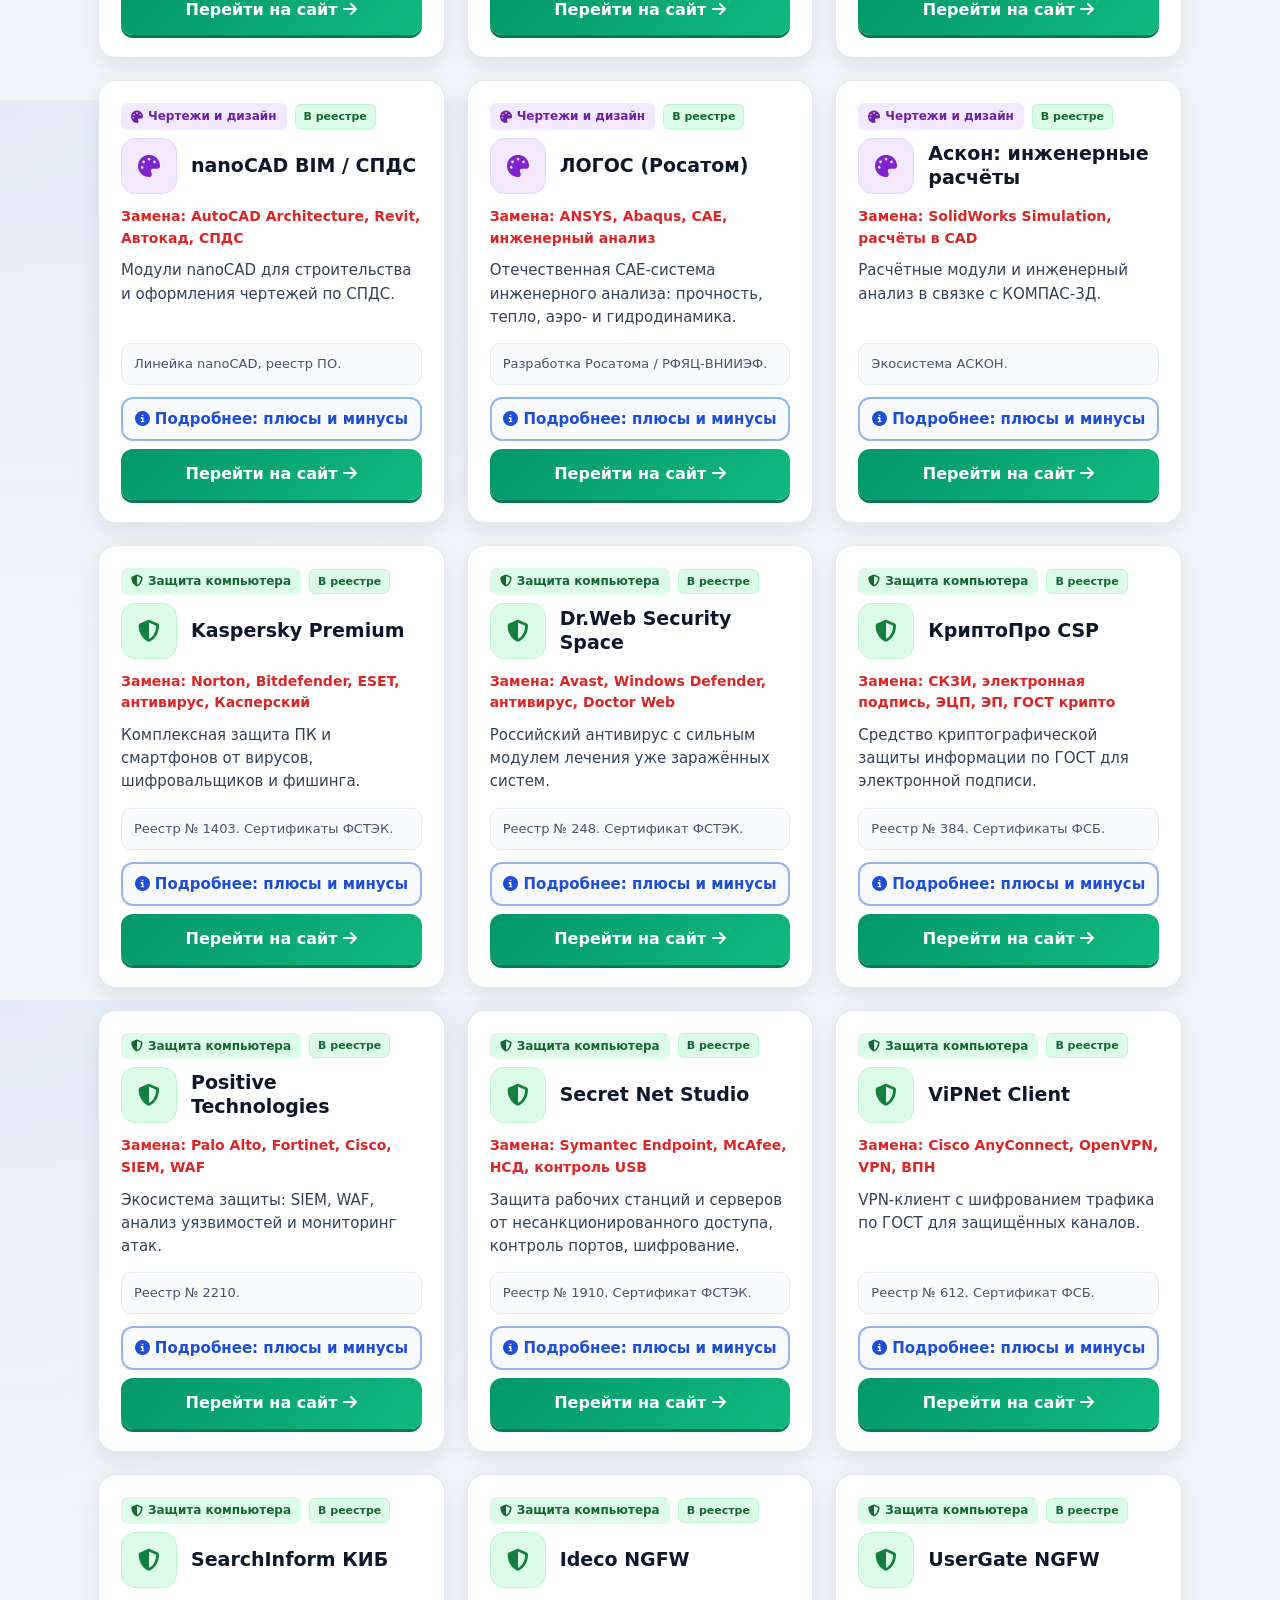
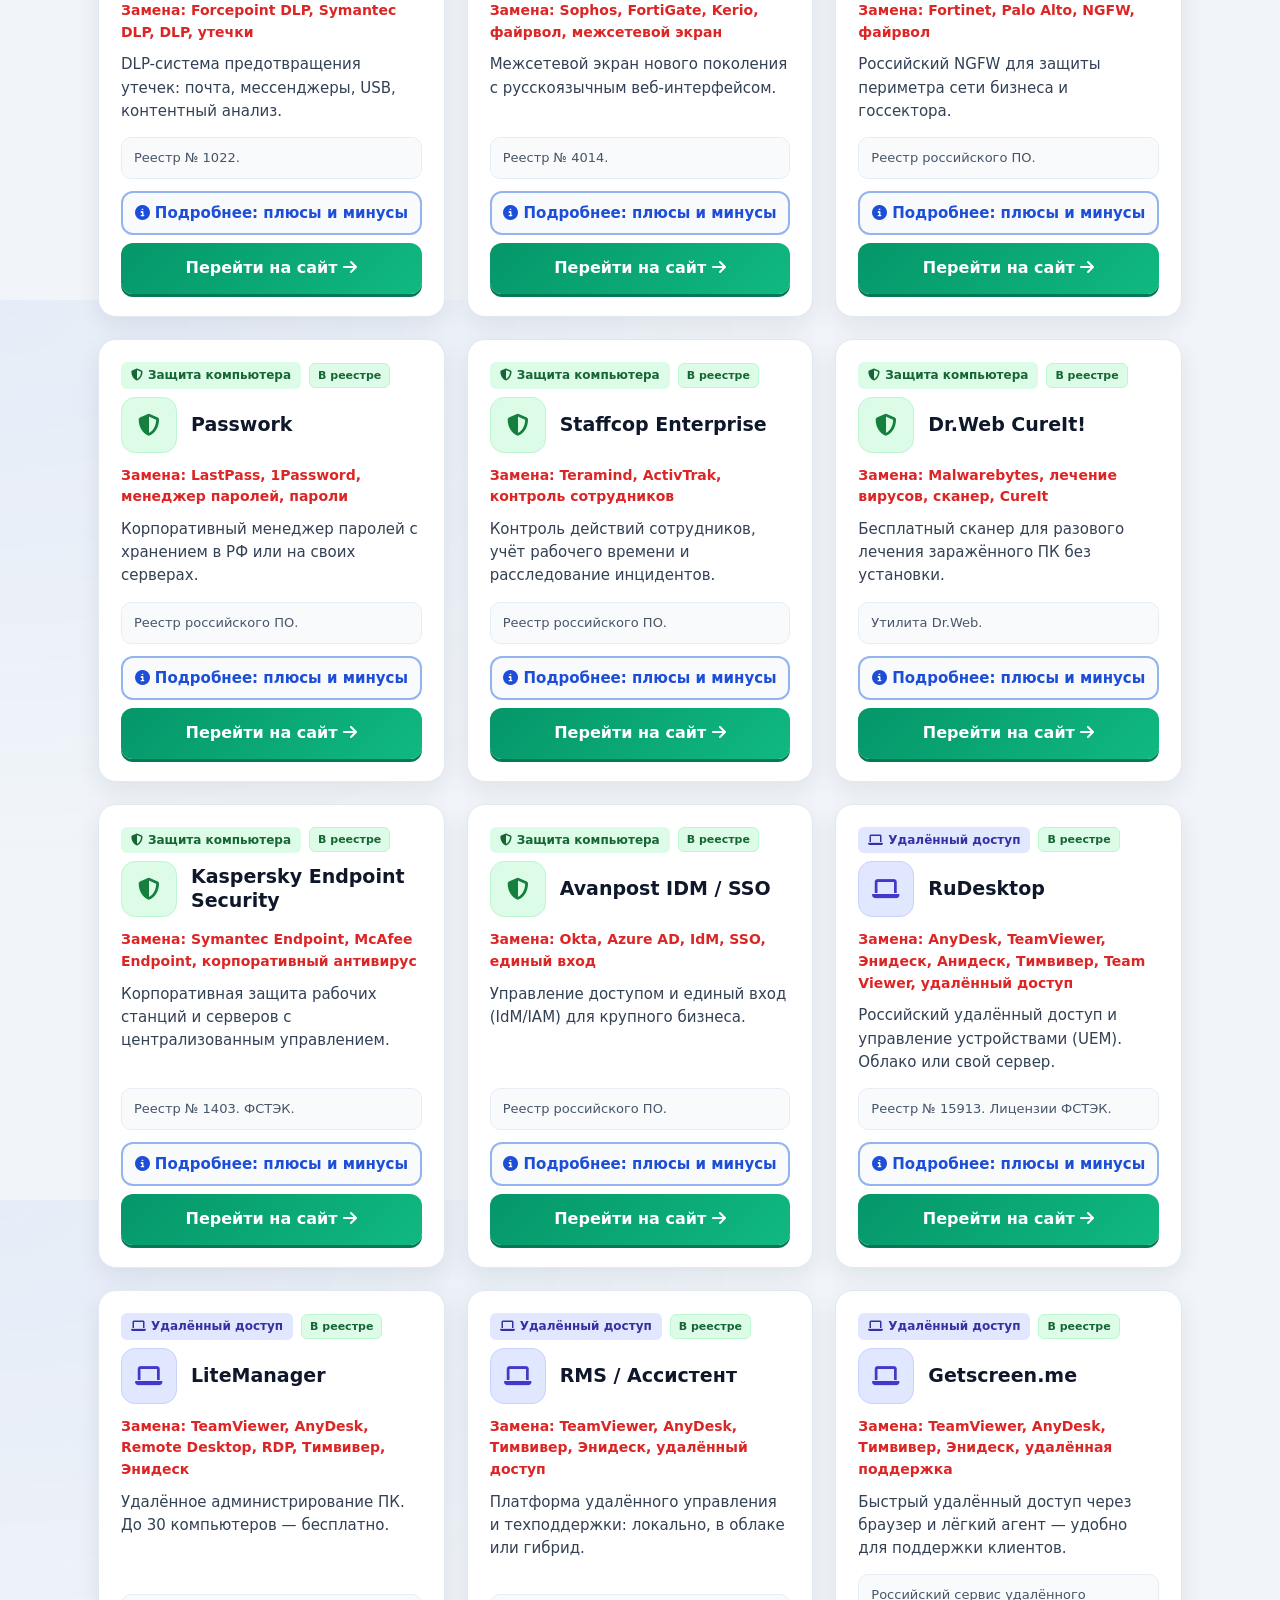
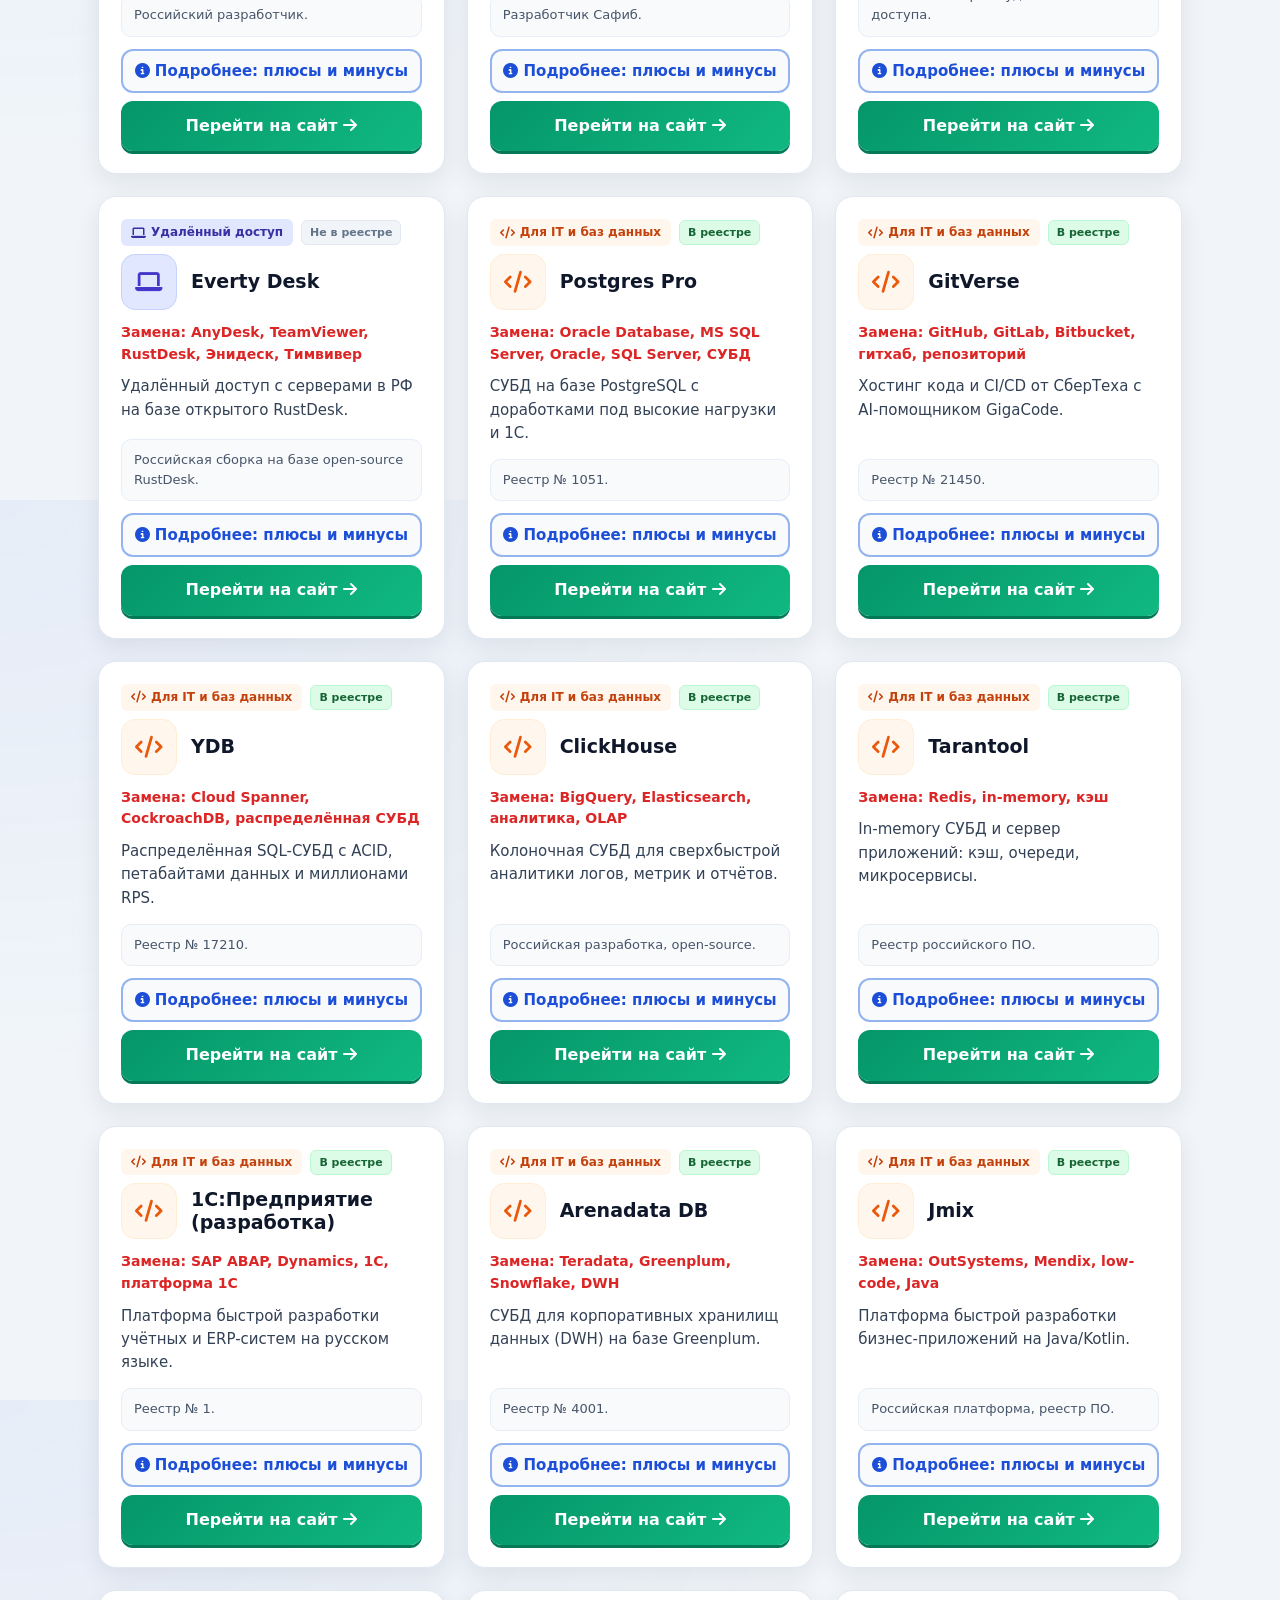
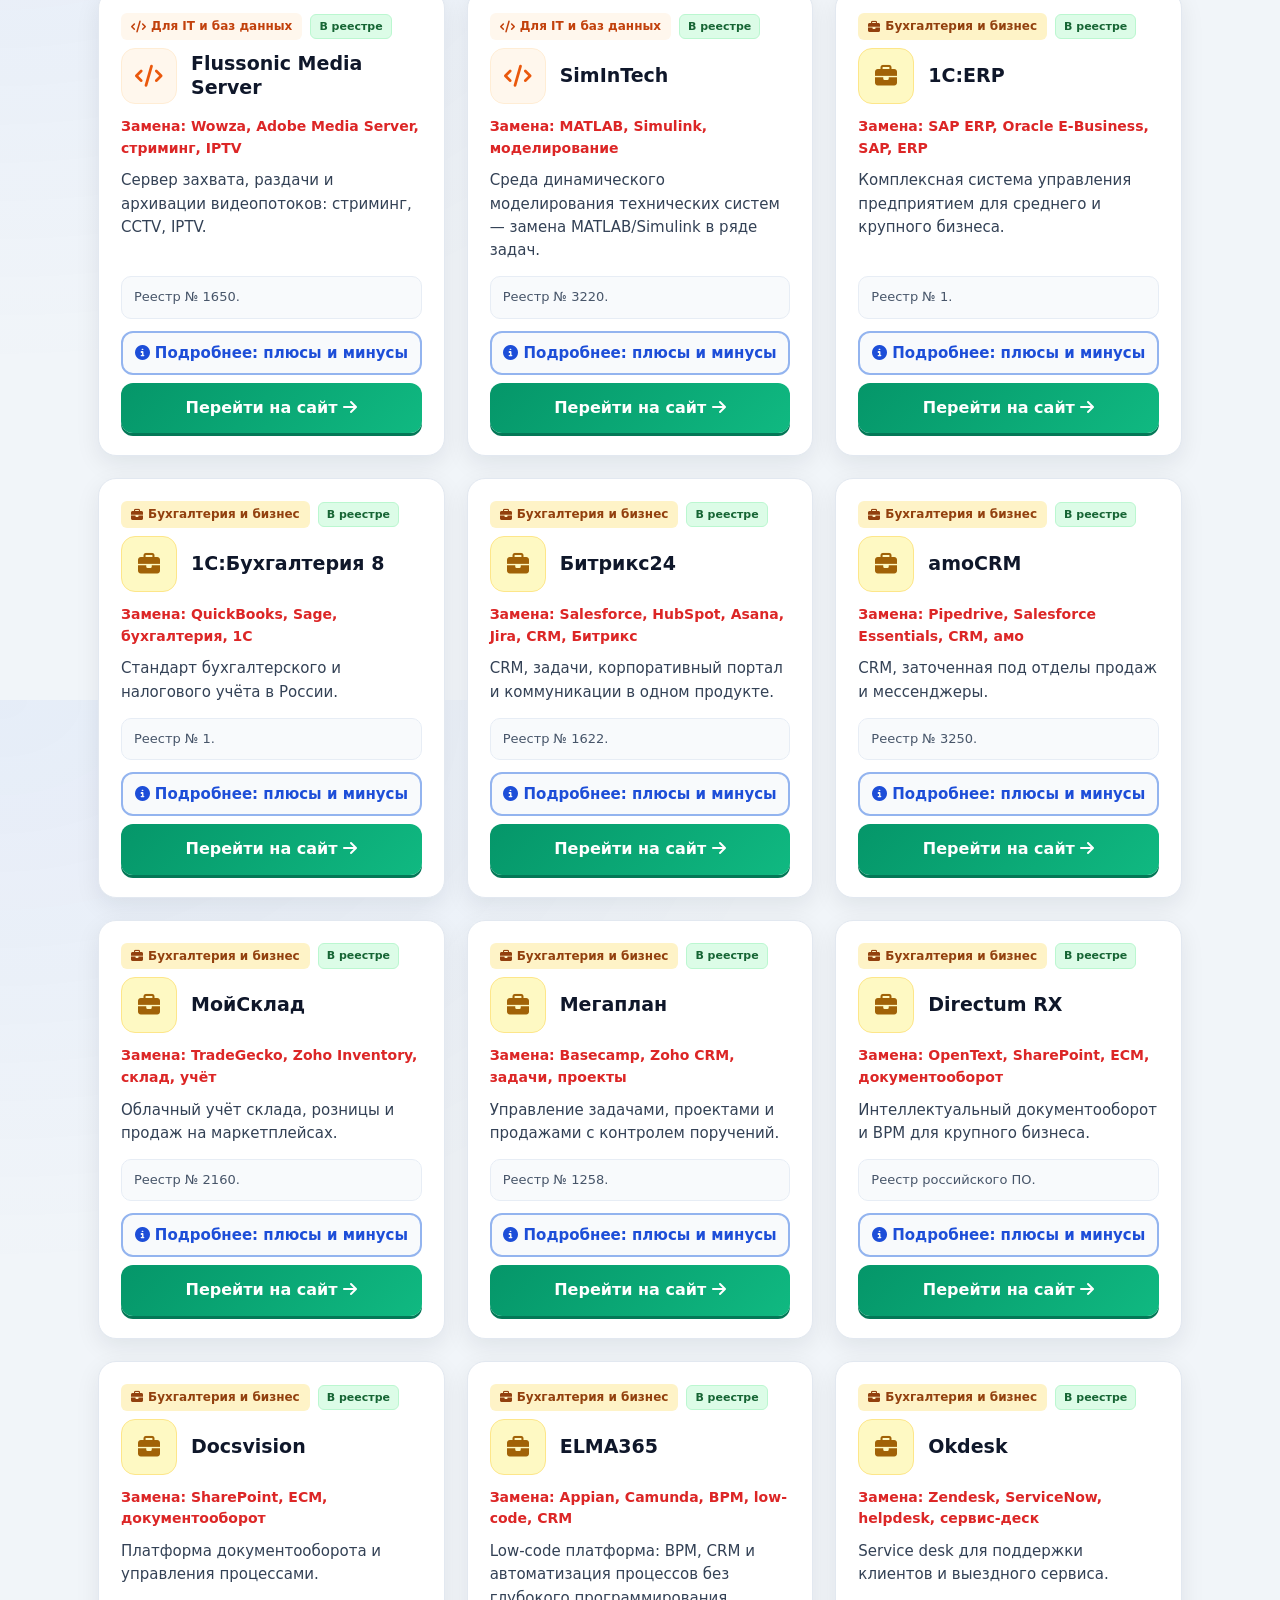
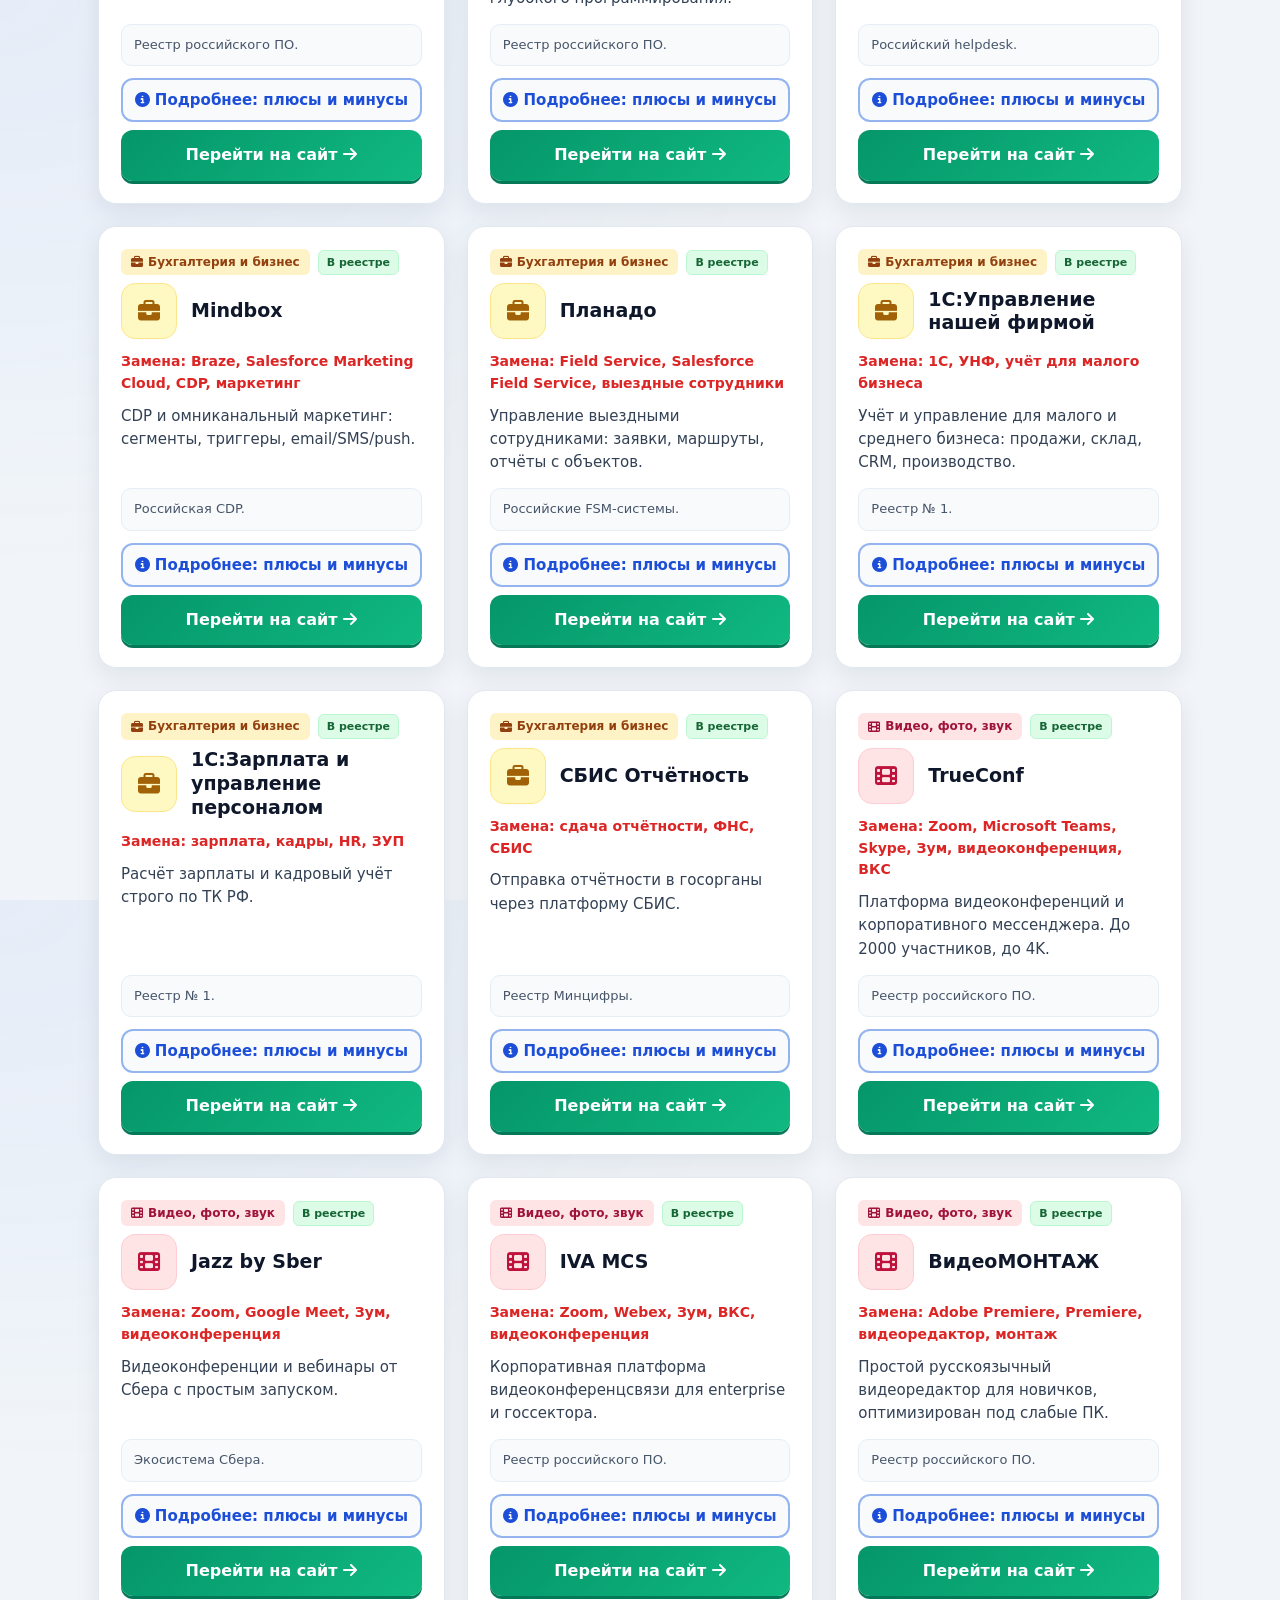
==== commit bed5d988: "Add files via upload" ====
--- a/index.html
+++ b/index.html
@@ -110,7 +110,7 @@
             <a href="privacy.html" class="footer-link">Политика конфиденциальности</a>
         </nav>
         <p class="footer-warning">Справочник не использует cookie и не собирает персональные данные. Логотипы подгружаются из открытых источников в ознакомительных целях. Сайт не аффилирован с разработчиками перечисленного ПО.</p>
-        <p class="update-date">Обновлено: август 2026</p>
+        <p class="update-date">Обновлено: сентябрь 2026</p>
     </div>
 </footer>
 </div>
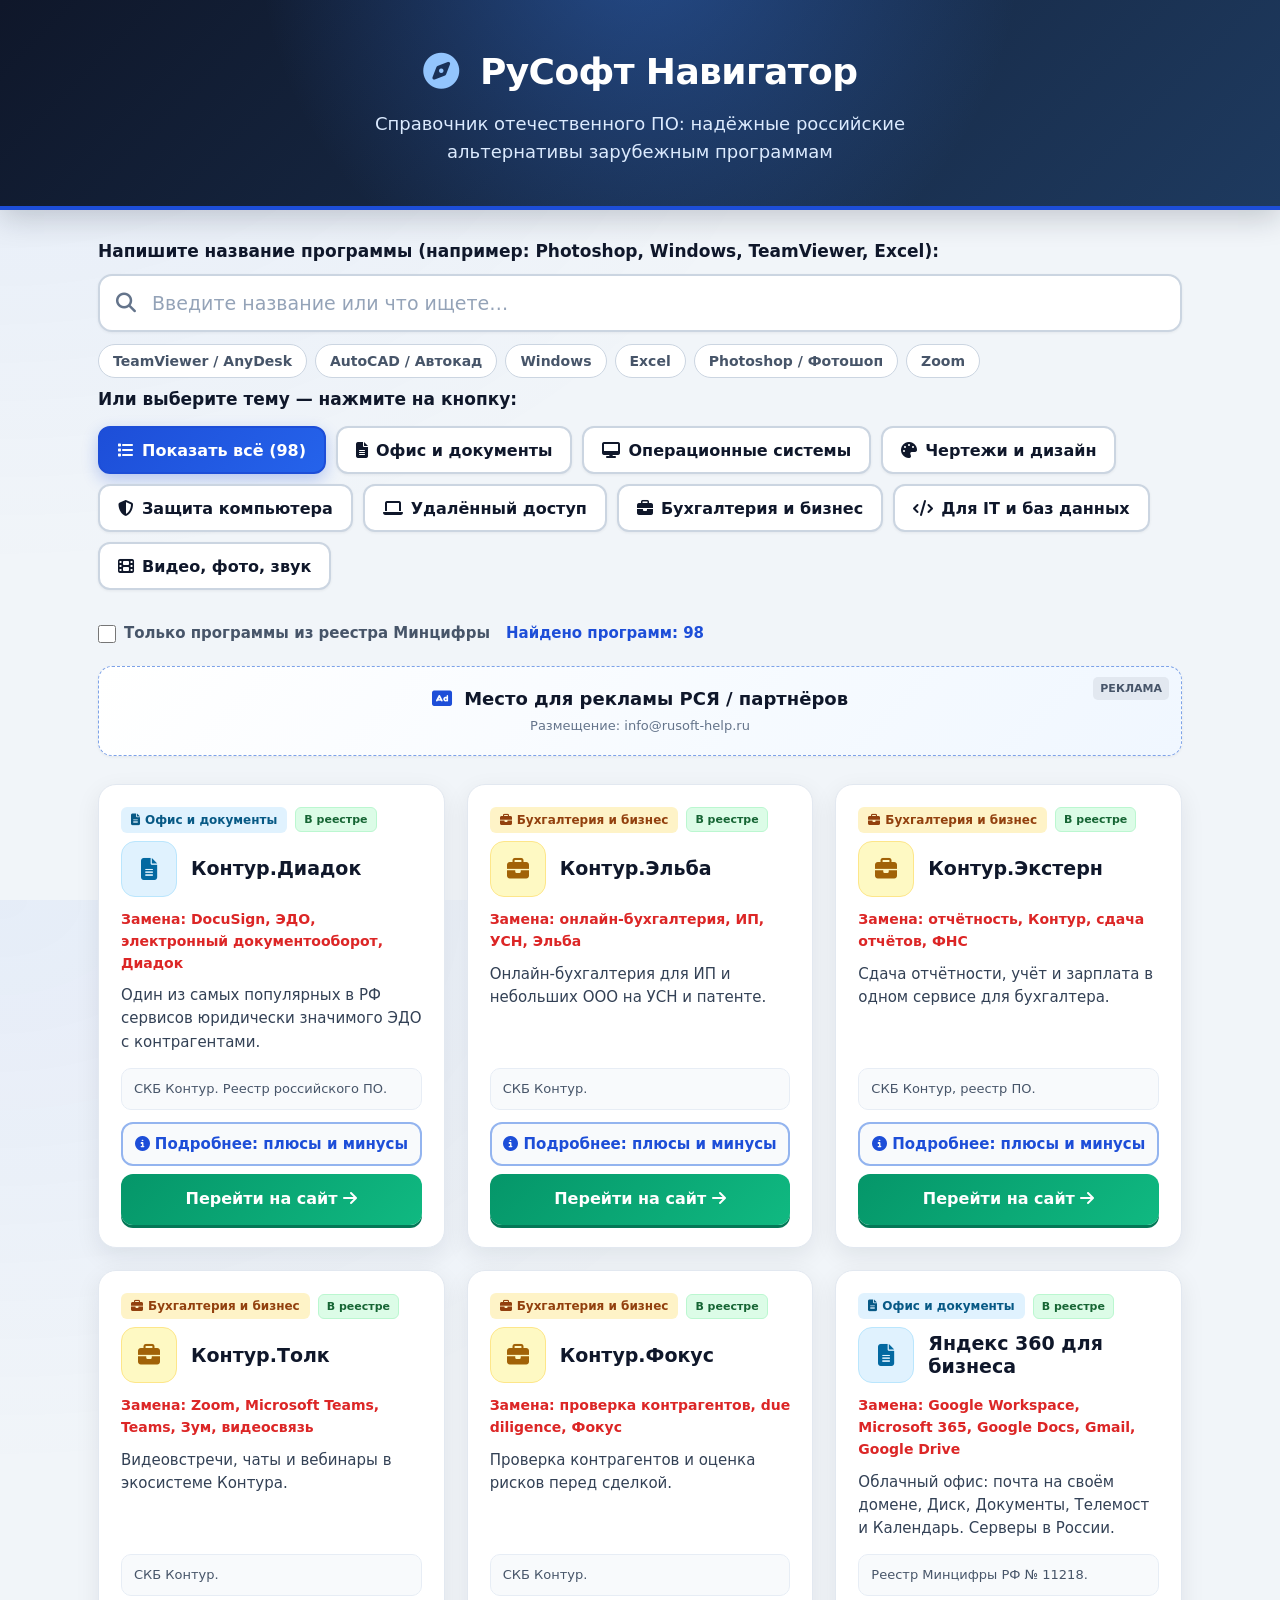
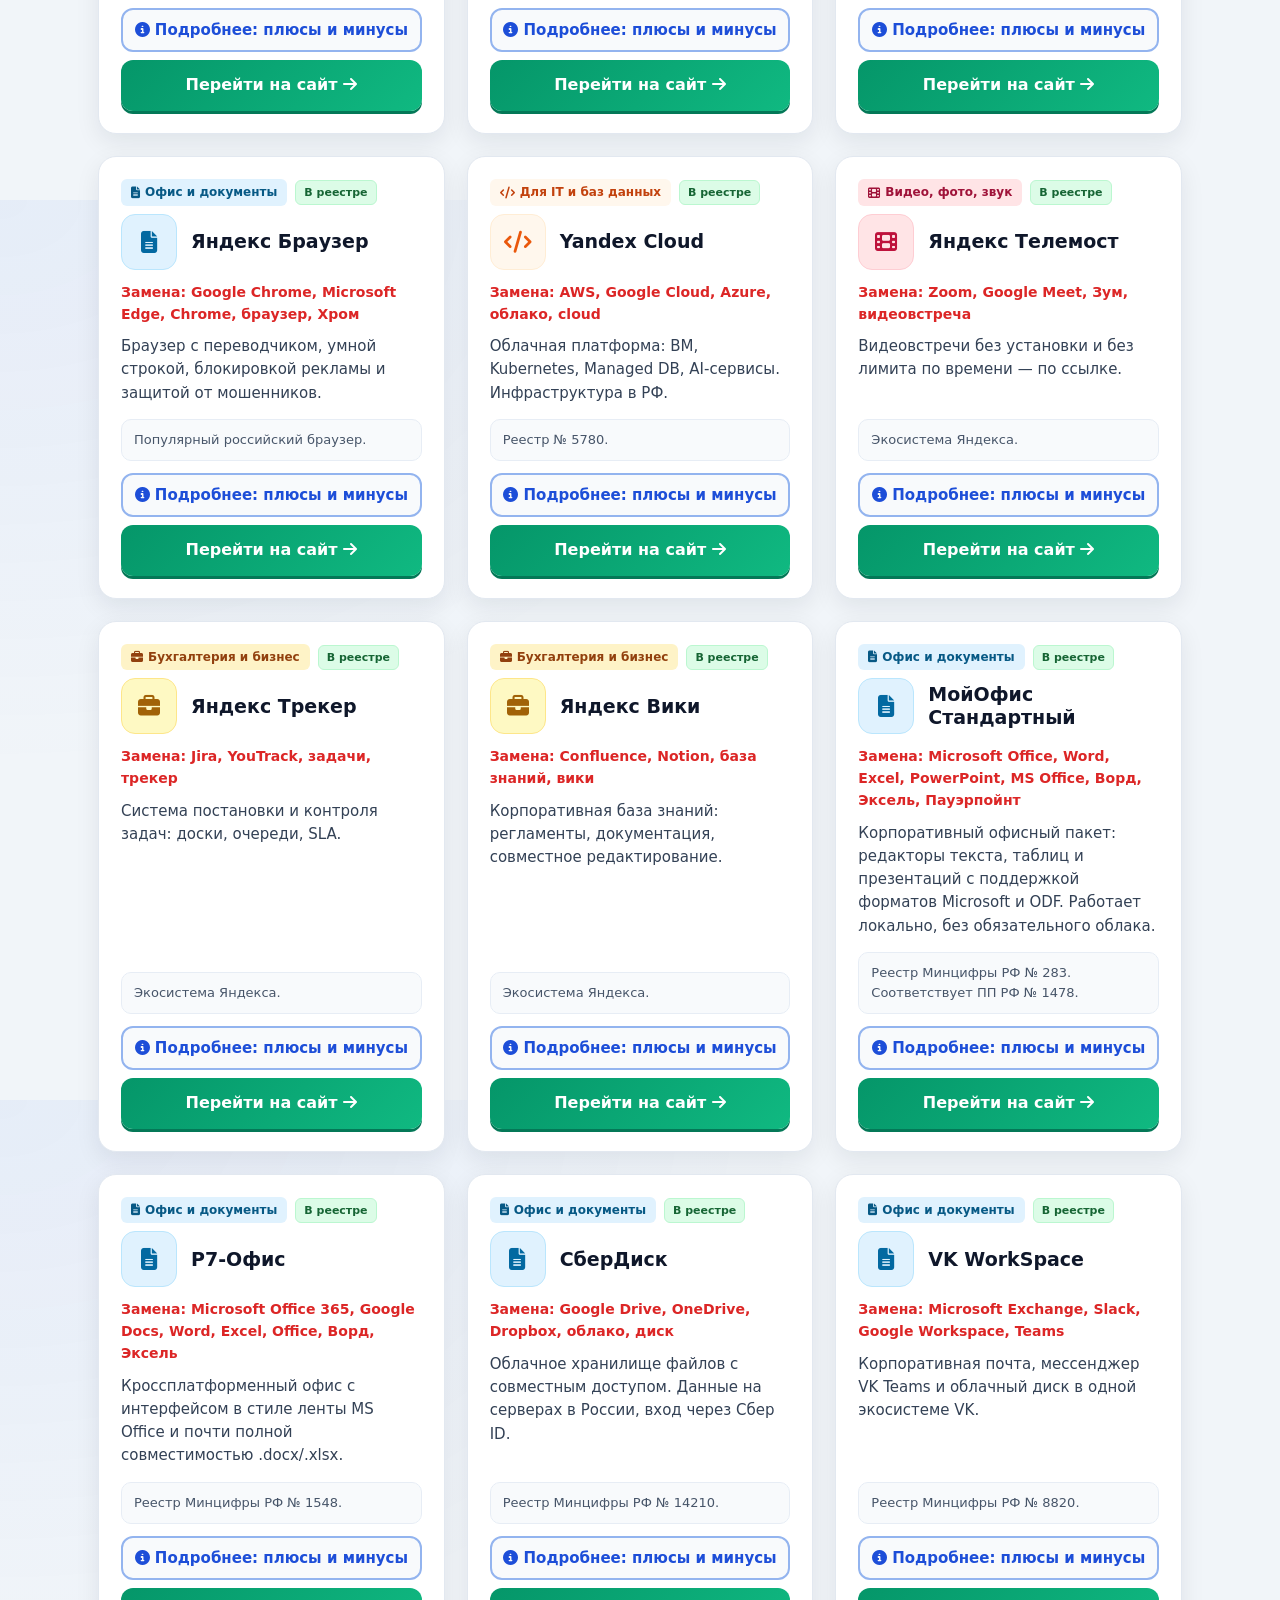
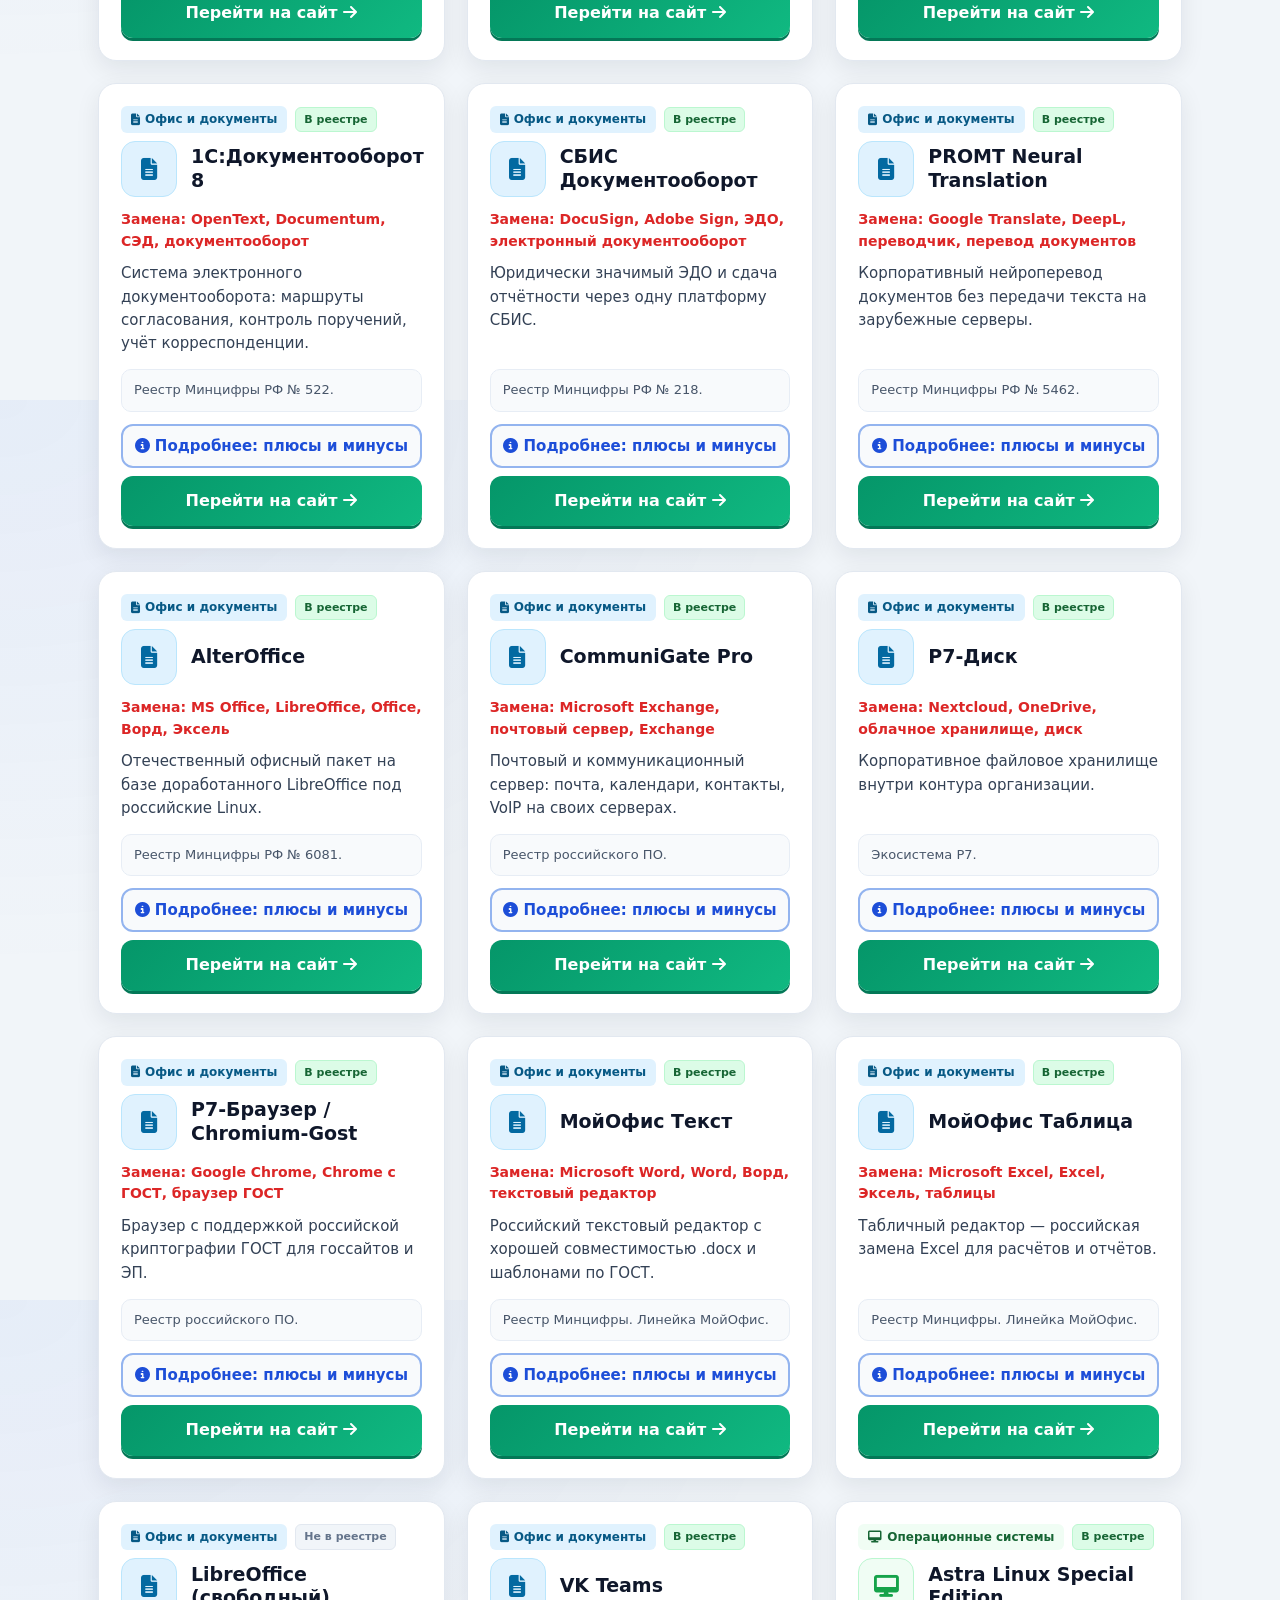
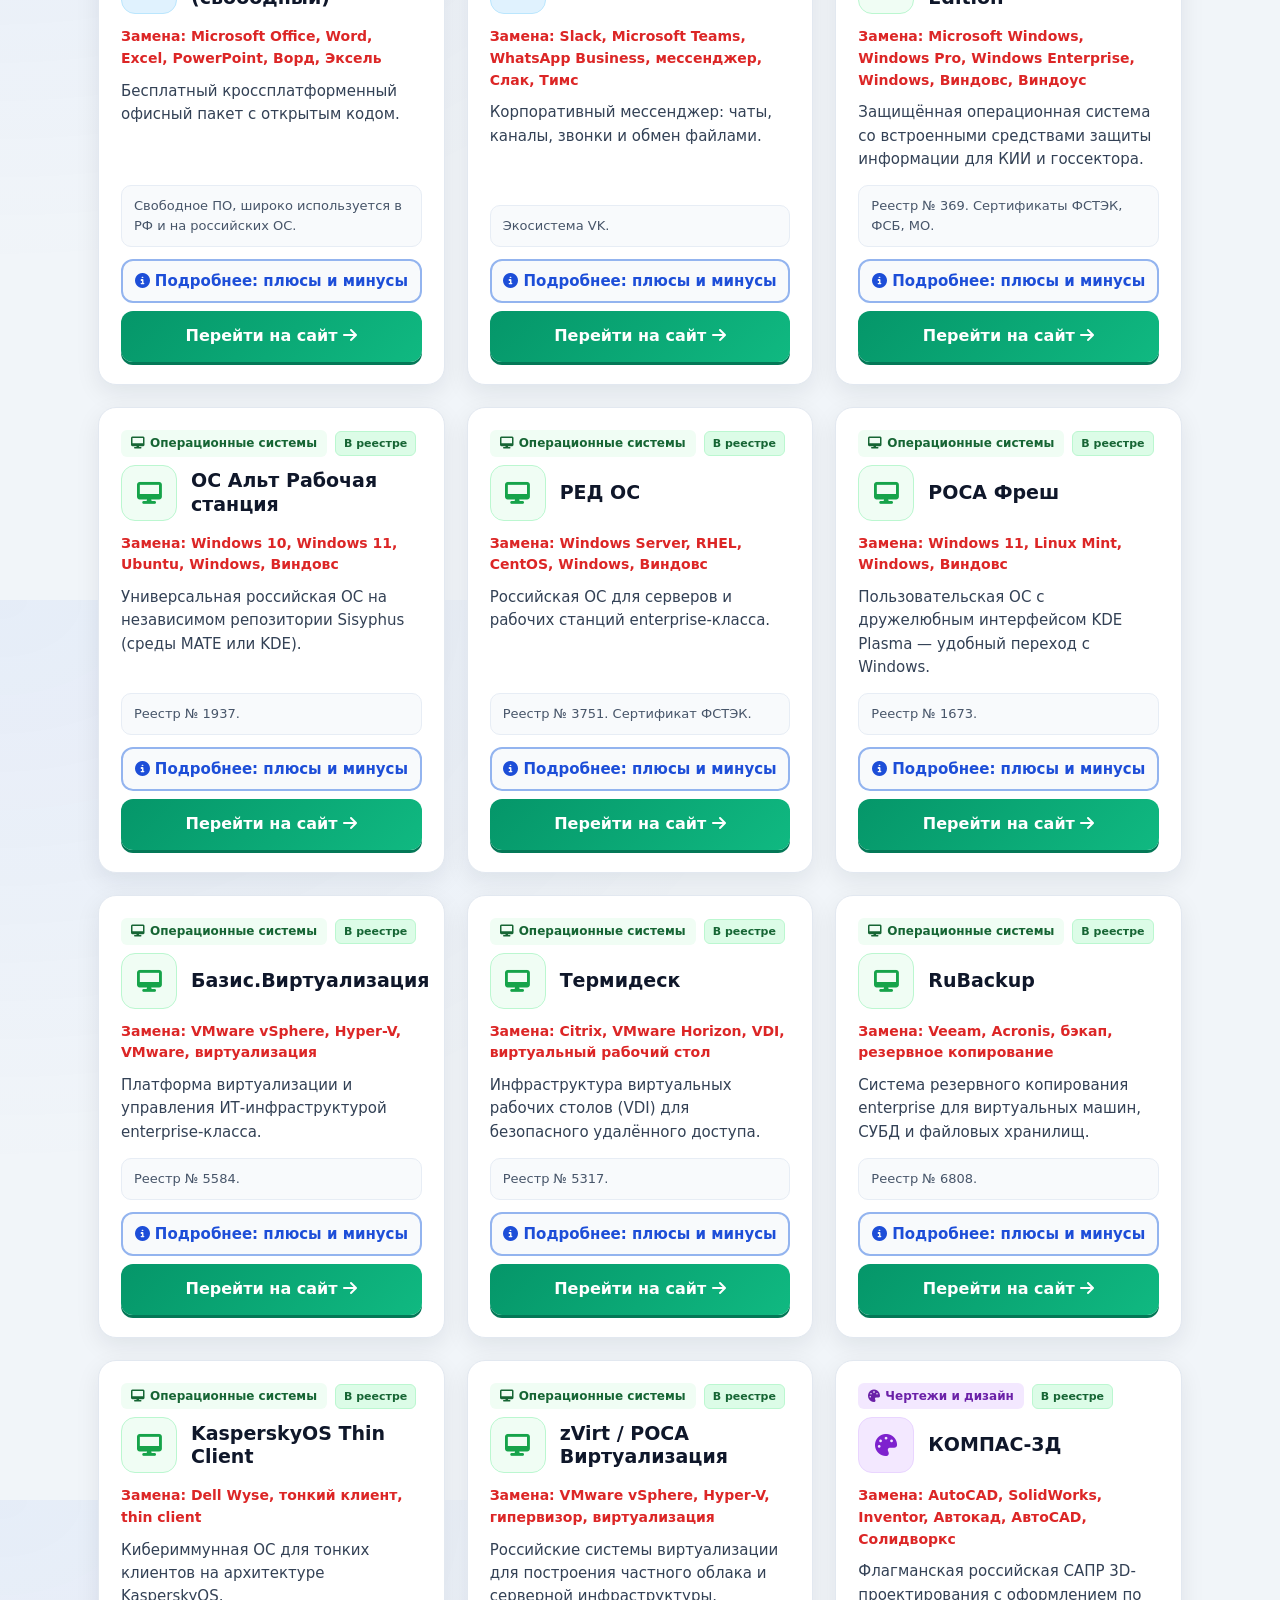
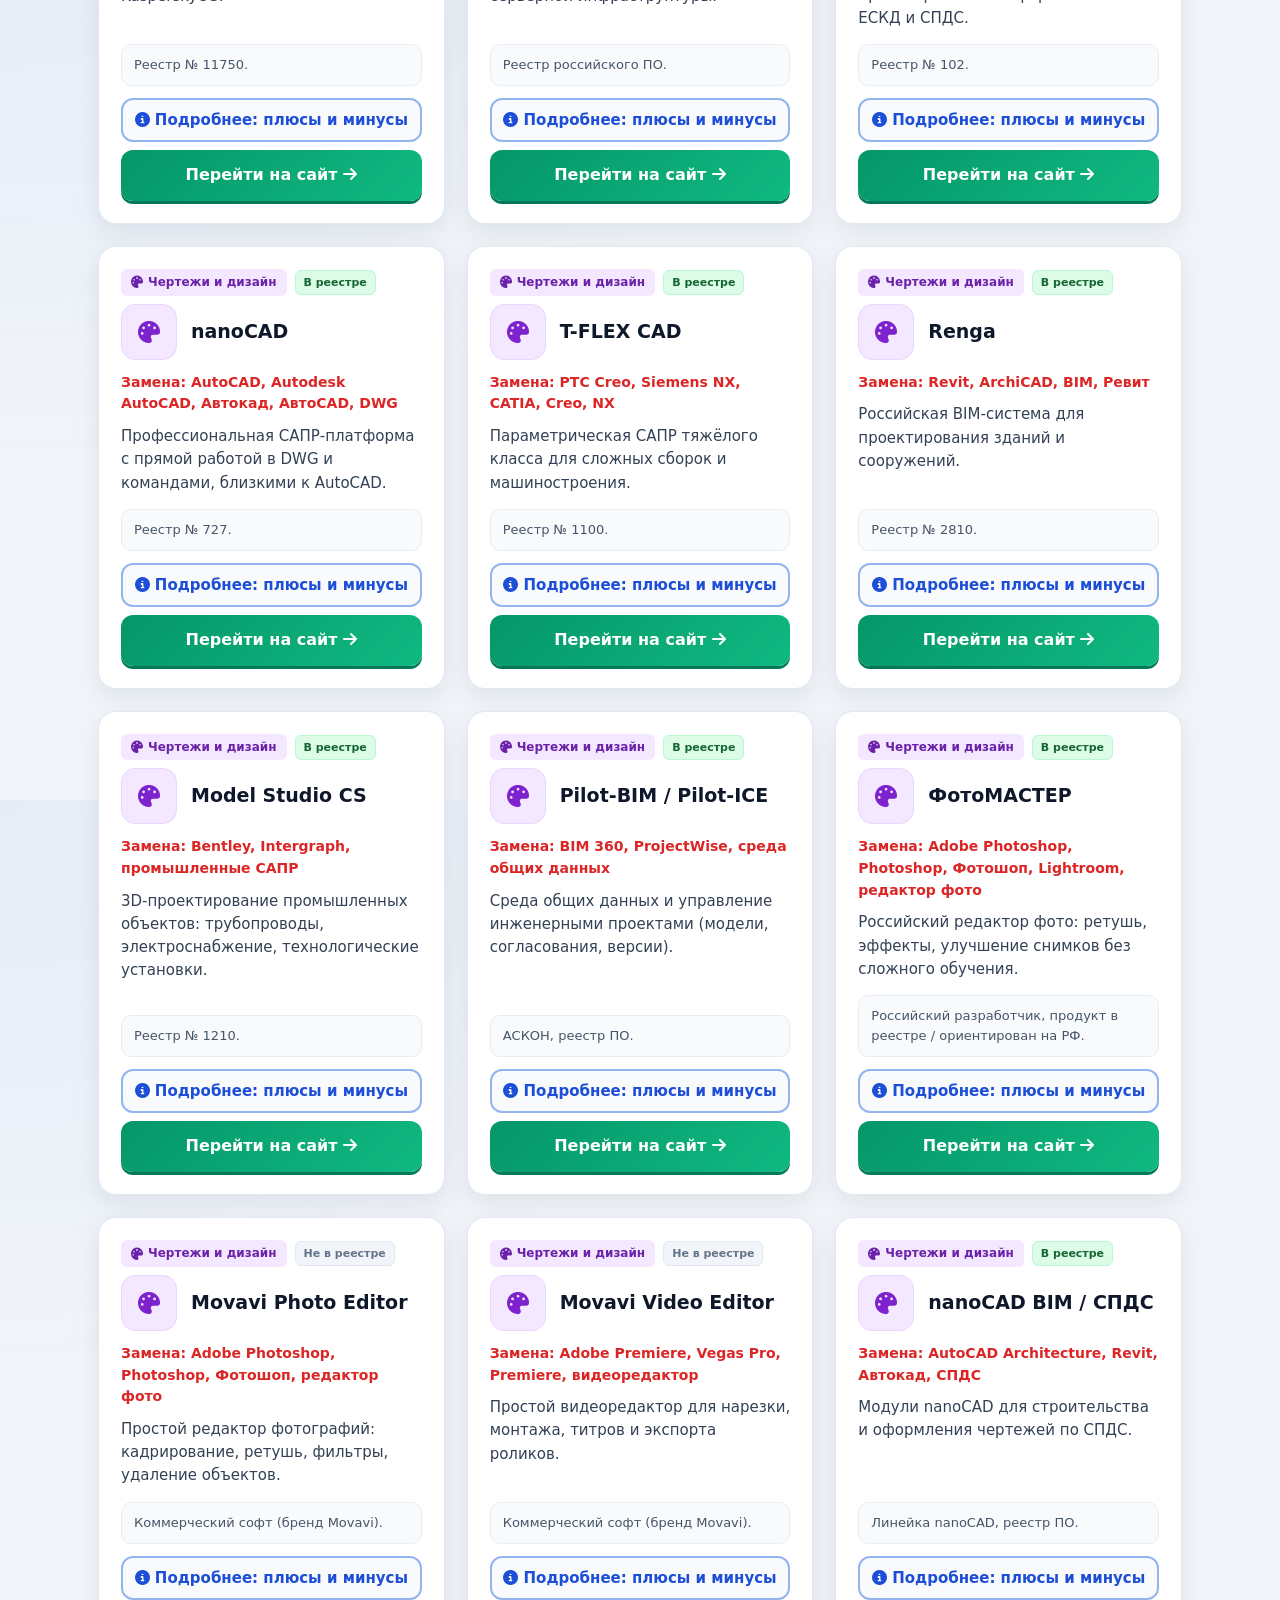
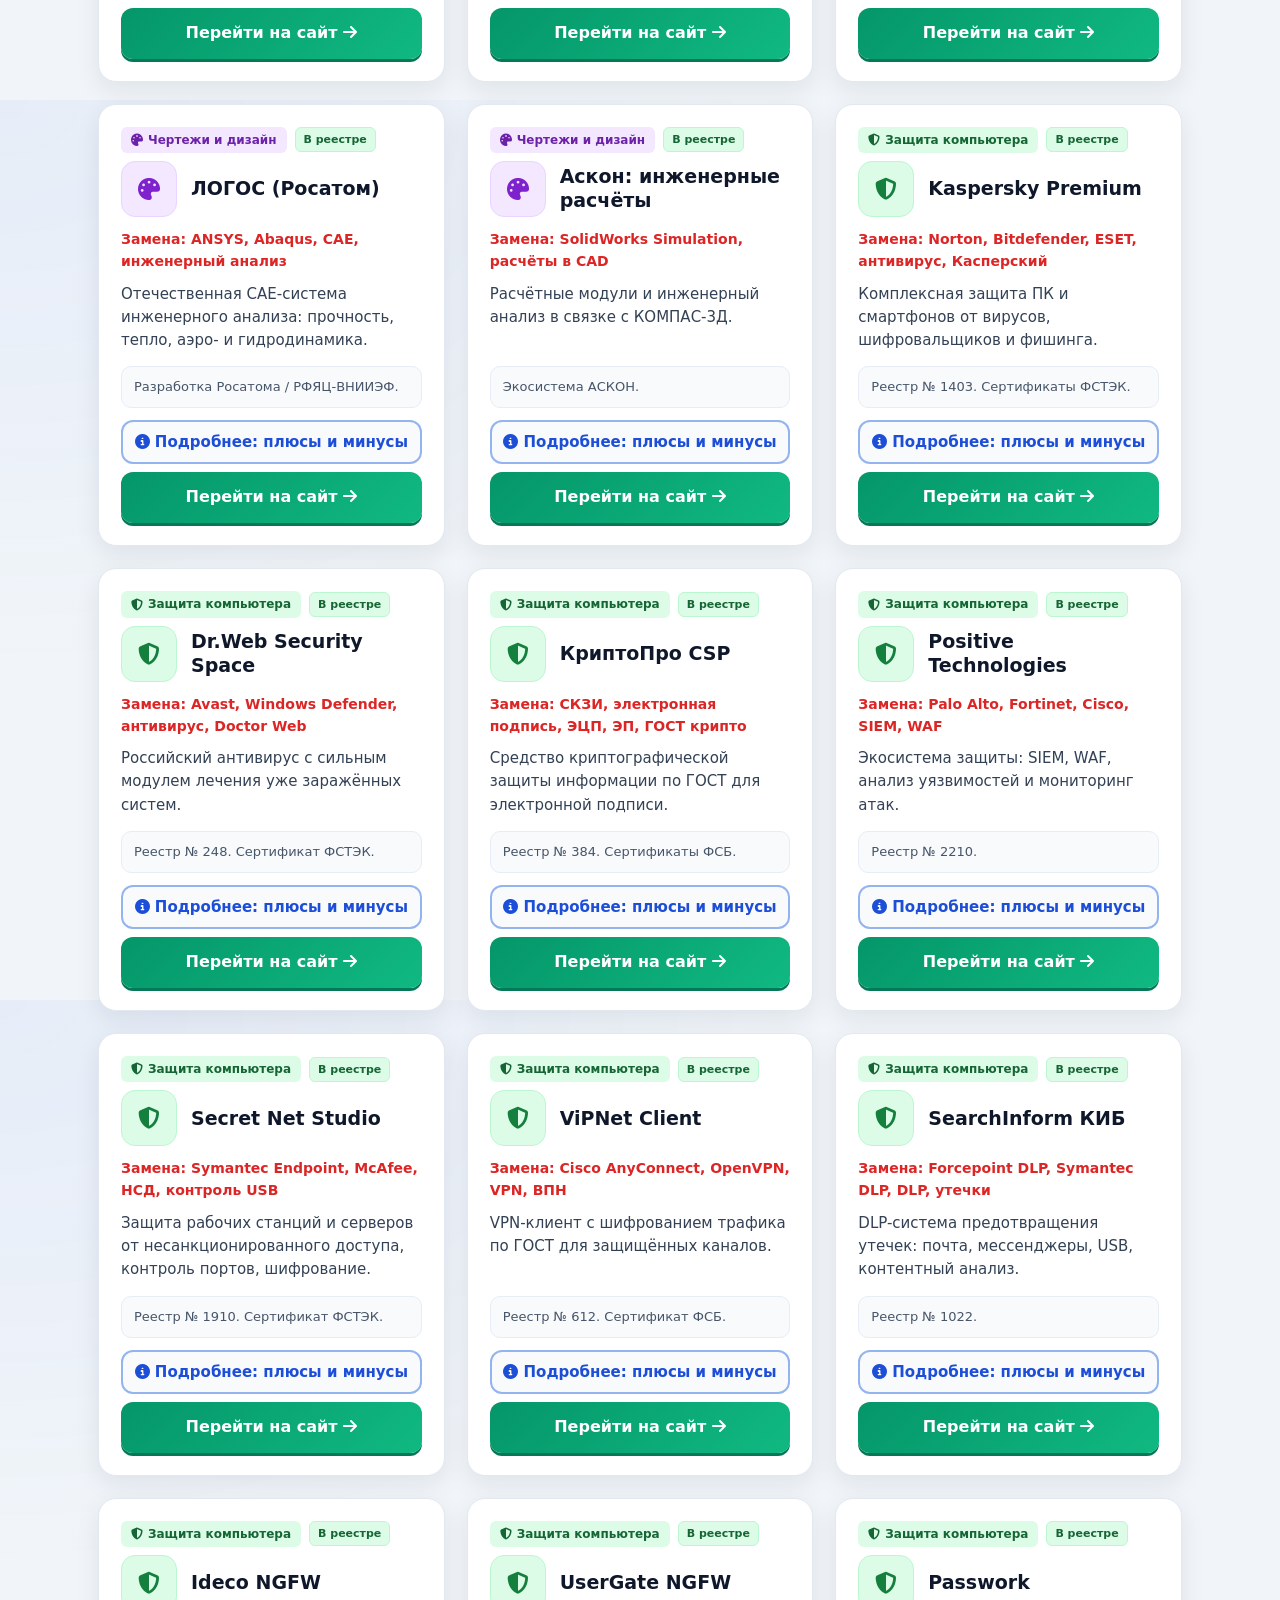
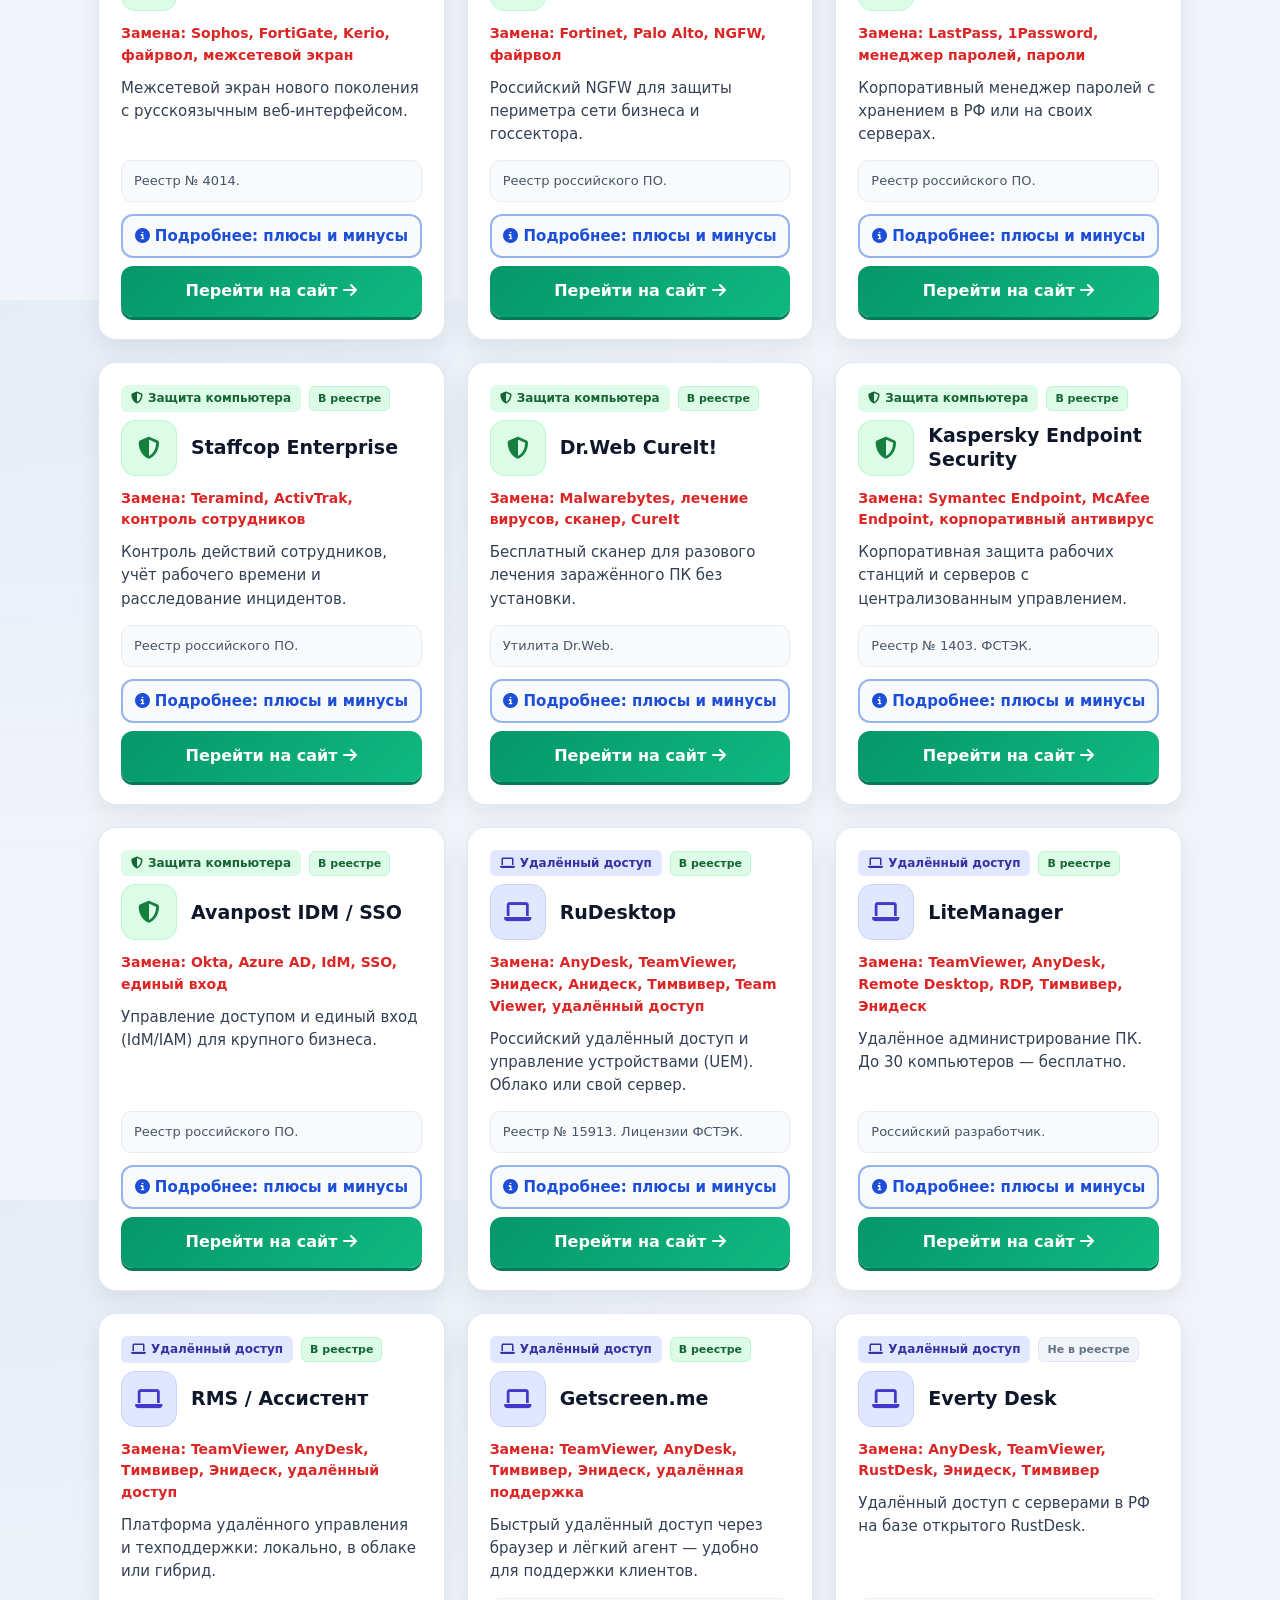
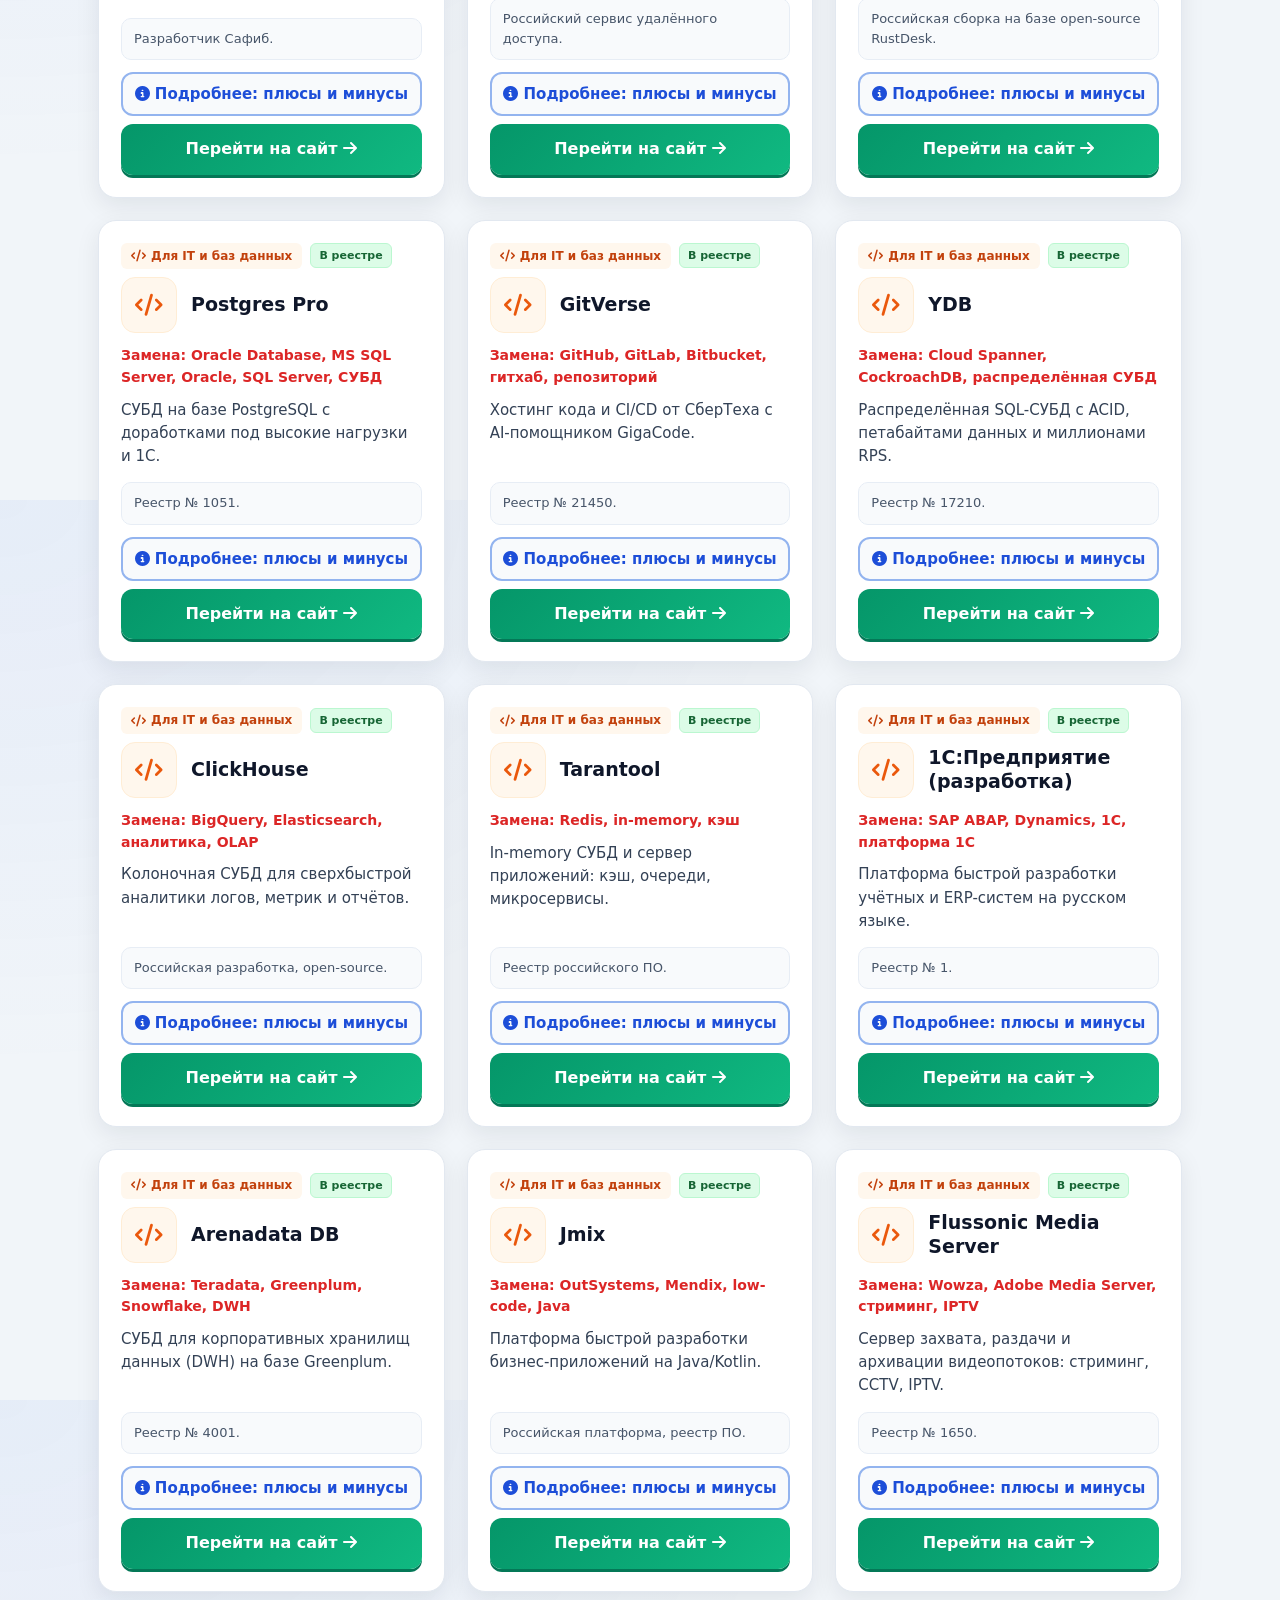
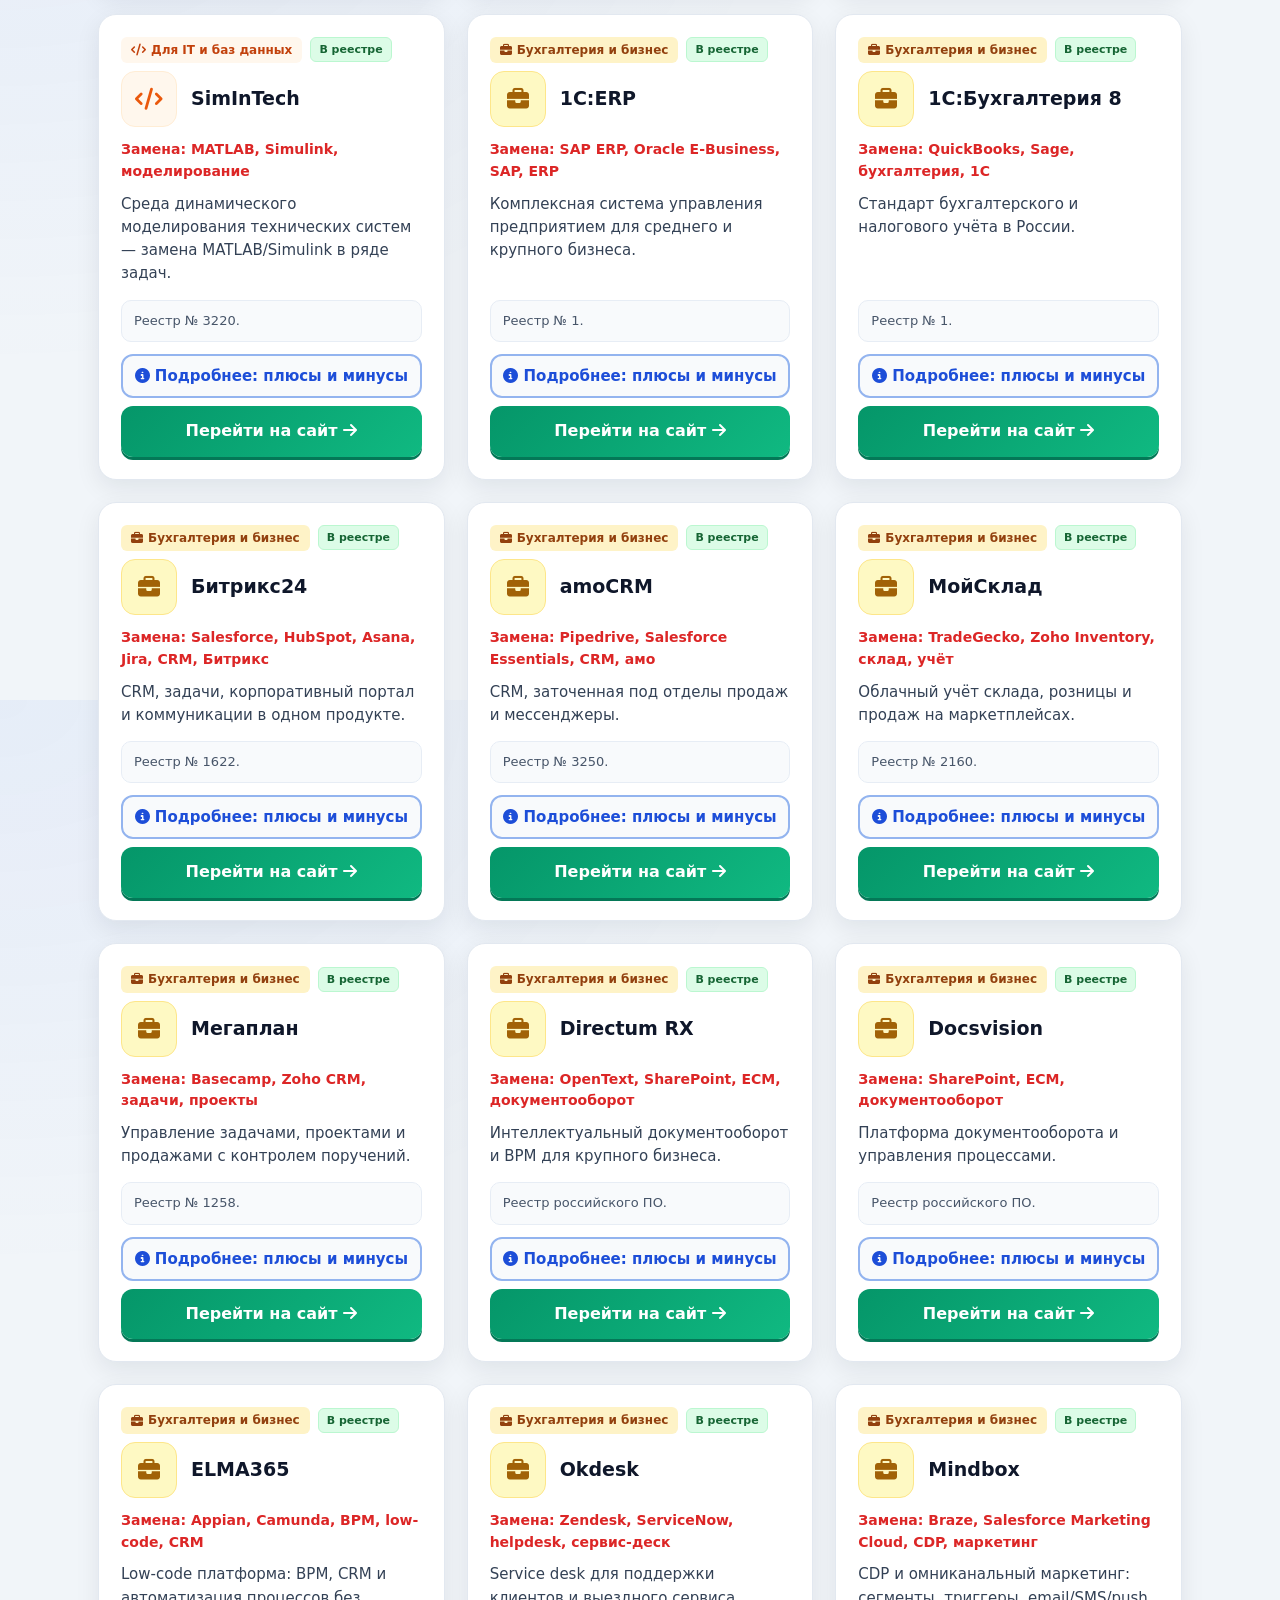
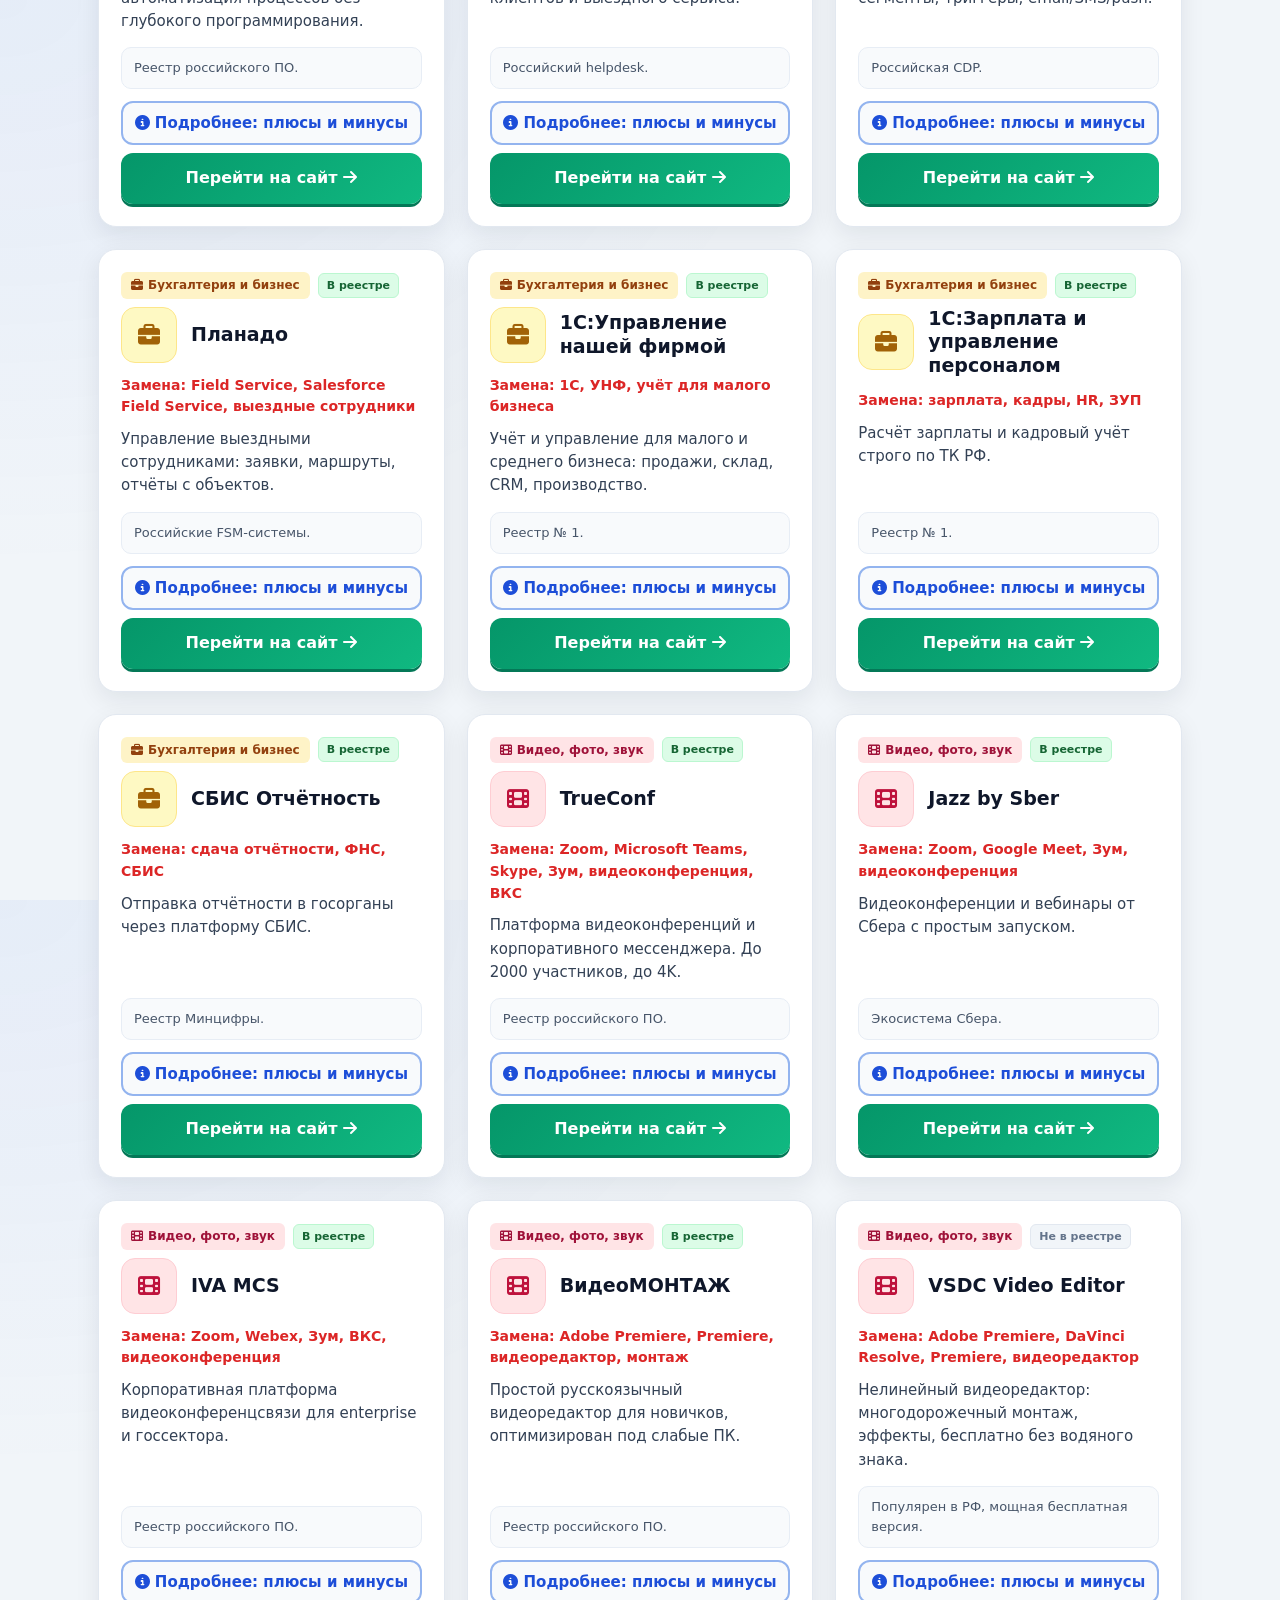
==== commit 158ab6b8: "Add files via upload" ====
--- a/index.html
+++ b/index.html
@@ -60,7 +60,6 @@
                     <button type="button" class="chip" data-q="Excel">Excel</button>
                     <button type="button" class="chip" data-q="Photoshop">Photoshop / Фотошоп</button>
                     <button type="button" class="chip" data-q="Zoom">Zoom</button>
-                    <button type="button" class="chip" data-q="1С">1С</button>
                 </div>
             </div>
 
@@ -111,7 +110,8 @@
         </nav>
         <p class="footer-warning">Справочник не использует cookie и не собирает персональные данные. Логотипы подгружаются из открытых источников в ознакомительных целях. Сайт не аффилирован с разработчиками перечисленного ПО.</p>
         <p class="update-date">Обновлено: сентябрь 2026</p>
-    </div>
+    <p class="yandex-partner-verify" style="font-size:11px;color:#94a3b8;margin-top:8px;">Яндекс.Партнёр: ofy0qx43qvofizbd</p>
+        </div>
 </footer>
 </div>
 
@@ -125,22 +125,24 @@
 <script src="js/data.js"></script>
 <script src="js/app.js"></script>
 
-<!-- Яндекс.Метрика: замените 00000000 на ваш номер счётчика -->
-<script>
-(function(m,e,t,r,i,k,a){m[i]=m[i]||function(){(m[i].a=m[i].a||[]).push(arguments)};
-m[i].l=1*new Date();
-for (var j = 0; j < document.scripts.length; j++) {if (document.scripts[j].src === r) { return; }}
-k=e.createElement(t),a=e.getElementsByTagName(t)[0],k.async=1,k.src=r,a.parentNode.insertBefore(k,a)})
-(window, document, "script", "https://mc.yandex.ru/metrika/tag.js", "ym");
-ym(00000000, "init", {
-     clickmap:true,
-     trackLinks:true,
-     accurateTrackBounce:true,
-     webvisor:false,   
-     defer:true,       
-     useCookies: false 
-});
+<!-- Яндекс.Метрика -->
+<script type="text/javascript">
+    (function(m,e,t,r,i,k,a){
+        m[i]=m[i]||function(){(m[i].a=m[i].a||[]).push(arguments)};
+        m[i].l=1*new Date();
+        for (var j = 0; j < document.scripts.length; j++) {if (document.scripts[j].src === r) { return; }}
+        k=e.createElement(t),a=e.getElementsByTagName(t)[0],k.async=1,k.src=r,a.parentNode.insertBefore(k,a)
+    })(window, document,'script','https://mc.yandex.ru/metrika/tag.js?id=112136099', 'ym');
+    ym(112136099, 'init', {
+        ssr: true,
+        clickmap: true,
+        accurateTrackBounce: true,
+        trackLinks: true,
+        webvisor: false,
+        ecommerce: false
+    });
 </script>
-<noscript><div><img src="https://mc.yandex.ru/watch/00000000" style="position:absolute; left:-9999px;" alt="" /></div></noscript>
+<noscript><div><img src="https://mc.yandex.ru/watch/112136099" style="position:absolute; left:-9999px;" alt="" /></div></noscript>
+<!-- /Яндекс.Метрика -->
 </body>
 </html>
